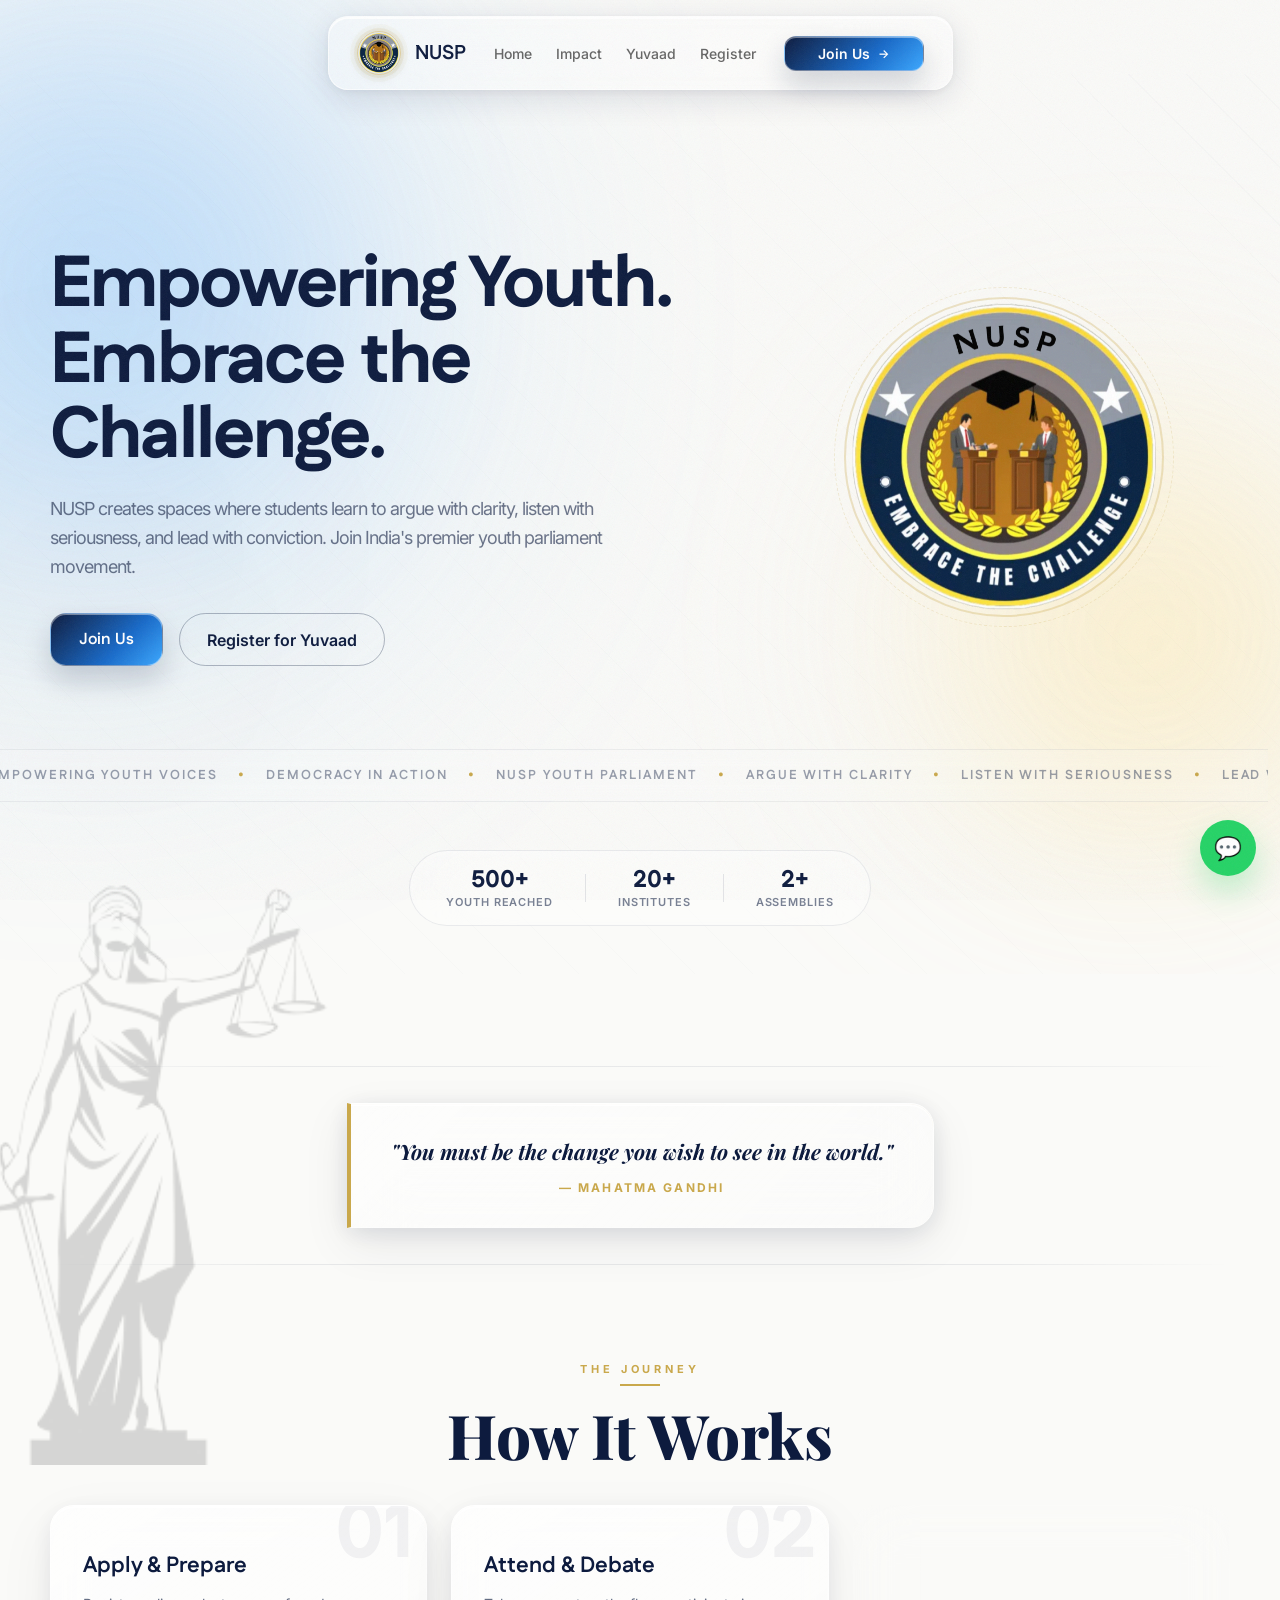
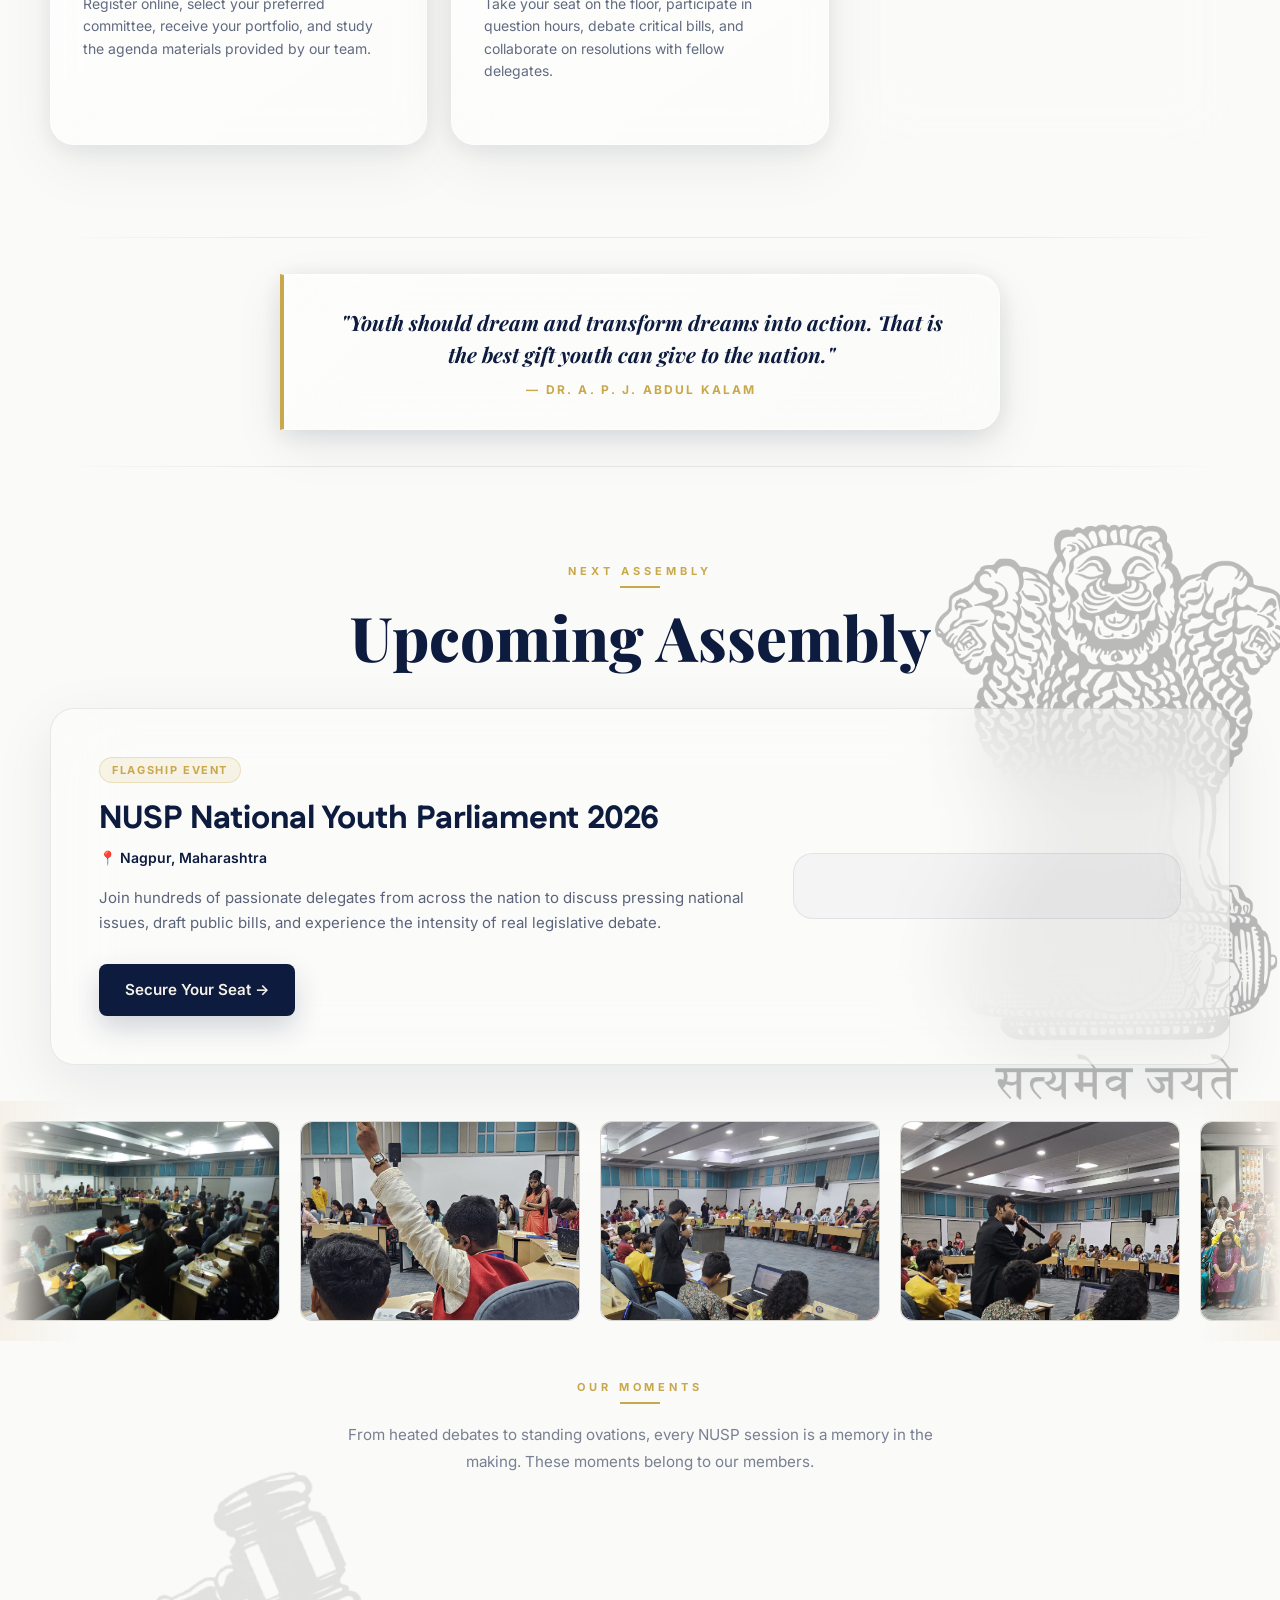
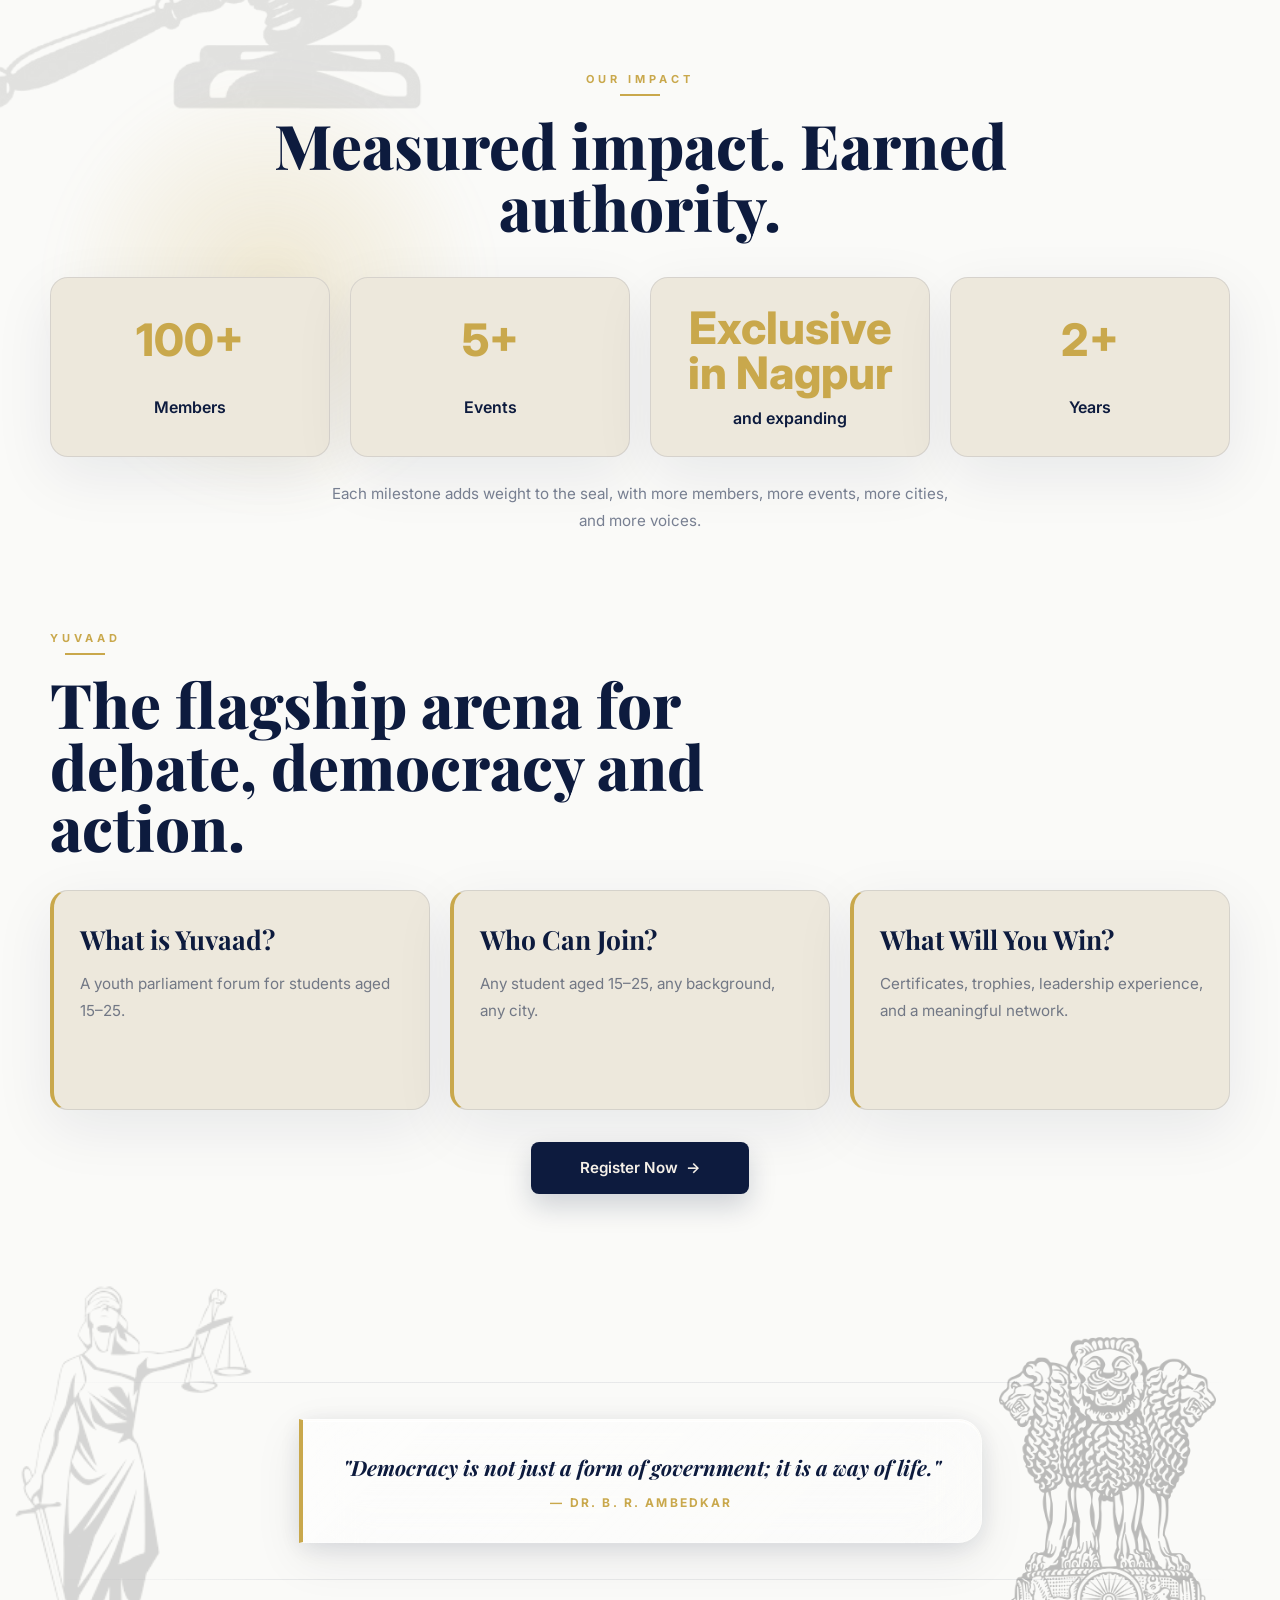
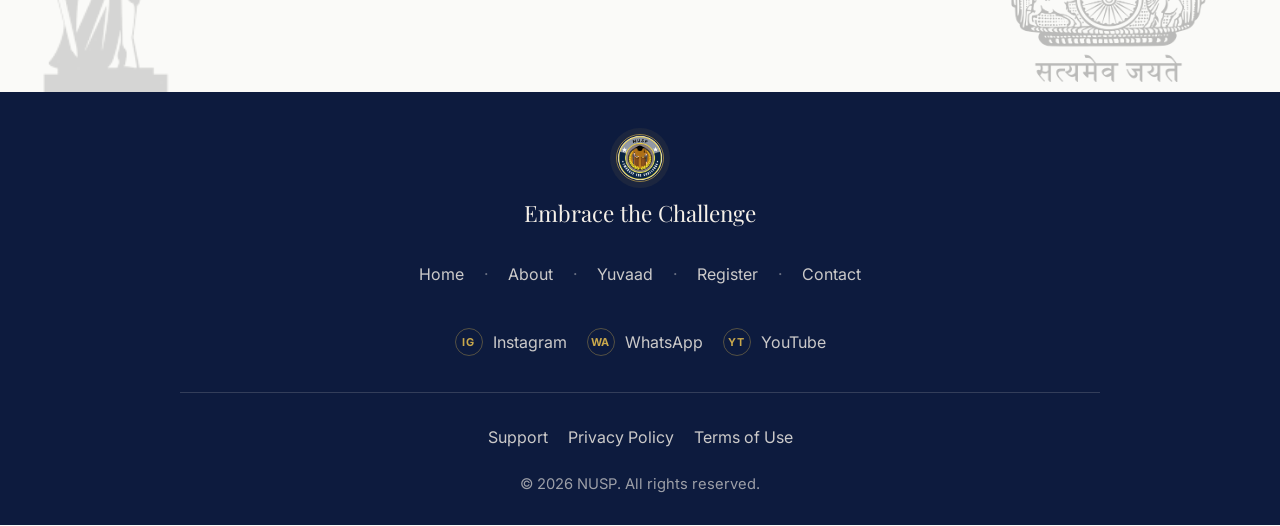
==== index.html @ 524429e7 "LOGO FIX" ====
<!DOCTYPE html>
<html lang="en">

<head>
  <meta charset="UTF-8">
  <meta name="viewport" content="width=device-width, initial-scale=1">
  <title>NUSP | Youth Parliament India: Embrace the Challenge</title>
  <meta name="description"
    content="NUSP is India's youth parliament organization building the next generation of leaders through debate, democracy and civic action. Join Yuvaad, our flagship youth parliament program.">
  <meta name="keywords"
    content="NUSP, NUSP, youth parliament India, yuvaad, student parliament, youth leadership India, debate competition India, civic education, Pranay Atkar, Jitender Chug">
  <meta name="robots" content="index, follow">
  <link rel="canonical" href="https://sfnusp.org/">
  <meta property="og:title" content="NUSP | Youth Parliament India">
  <meta property="og:description"
    content="NUSP is India's youth parliament organization building the next generation of leaders through debate, democracy and civic action. Join Yuvaad, our flagship youth parliament program.">
  <meta property="og:type" content="website">
  <meta property="og:url" content="https://sfnusp.org/">
  <meta property="og:image" content="https://sfnusp.org/assets/nusp%20logo.png">
  <meta property="og:image:alt" content="NUSP logo">
  <link rel="icon" type="image/png" href="assets/nusp%20logo.png">
  <link rel="preconnect" href="https://fonts.googleapis.com">
  <link rel="preconnect" href="https://fonts.gstatic.com" crossorigin>
  <link
    href="https://fonts.googleapis.com/css2?family=Inter:wght@400;500;600;700;800&family=Playfair+Display:ital,wght@0,600;0,700;0,800;1,700;1,800&family=Fustat:wght@400;500;600;700;800&display=swap"
    rel="stylesheet">
  <link rel="stylesheet" href="styles.css">

  <!-- Firebase: Firestore Countdown Timer (3-mode: closed / soon / countdown) -->
  <script type="module">
    import { initializeApp } from "https://www.gstatic.com/firebasejs/10.7.1/firebase-app.js";
    import { getFirestore, doc, onSnapshot } from "https://www.gstatic.com/firebasejs/10.7.1/firebase-firestore.js";

    const firebaseConfig = {
      apiKey: "AIzaSyCJ8BelUmuSjVbK0VsfNtJIlM2B9AblNNc",
      authDomain: "nusp-b4b49.firebaseapp.com",
      projectId: "nusp-b4b49",
      storageBucket: "nusp-b4b49.firebasestorage.app",
      messagingSenderId: "689489197003",
      appId: "1:689489197003:web:46ea79000f019710f8a84e"
    };

    const app = initializeApp(firebaseConfig);
    const db = getFirestore(app);

    let countdownInterval;

    onSnapshot(doc(db, "settings", "countdown"), (docSnap) => {
      // Hide all states first
      document.getElementById('timer-state-closed').style.display = 'none';
      document.getElementById('timer-state-soon').style.display = 'none';
      document.getElementById('timer-state-countdown').style.display = 'none';

      if (!docSnap.exists()) {
        document.getElementById('timer-state-soon').style.display = 'block';
        return;
      }

      const mode = docSnap.data().timerMode;

      if (mode === 'closed') {
        document.getElementById('timer-state-closed').style.display = 'block';
      } else if (mode === 'soon') {
        document.getElementById('timer-state-soon').style.display = 'block';
      } else if (mode === 'countdown') {
        document.getElementById('timer-state-countdown').style.display = 'block';
        const targetDate = new Date(docSnap.data().targetDate);
        if (countdownInterval) clearInterval(countdownInterval);
        countdownInterval = setInterval(() => {
          const diff = targetDate - new Date();
          if (diff <= 0) {
            clearInterval(countdownInterval);
            ['countdown-days', 'countdown-hours', 'countdown-minutes', 'countdown-seconds'].forEach(id => {
              document.getElementById(id).textContent = '00';
            });
            return;
          }
          document.getElementById('countdown-days').textContent =
            String(Math.floor(diff / 86400000)).padStart(2, '0');
          document.getElementById('countdown-hours').textContent =
            String(Math.floor((diff % 86400000) / 3600000)).padStart(2, '0');
          document.getElementById('countdown-minutes').textContent =
            String(Math.floor((diff % 3600000) / 60000)).padStart(2, '0');
          document.getElementById('countdown-seconds').textContent =
            String(Math.floor((diff % 60000) / 1000)).padStart(2, '0');
        }, 1000);
      }
    });
  </script>
</head>

<body class="home-page">
  <div class="page-shell">

    <!-- Glass Navbar -->
    <header class="site-header">
      <!-- Brand -->
      <a class="brand" href="#top" aria-label="NUSP home">
        <span class="brand-mark">
          <img src="assets/nusp%20logo.png" alt="NUSP logo">
        </span>
        <span class="brand-glass">NUSP</span>
      </a>

      <!-- Hamburger (mobile) -->
      <button class="nav-toggle" type="button" aria-expanded="false" aria-controls="site-nav"
        aria-label="Open navigation">
        <span></span>
        <span></span>
        <span></span>
      </button>

      <!-- Nav Links -->
      <nav class="site-nav" id="site-nav" aria-label="Primary navigation">
        <a href="#top">Home</a>
        <a href="#impact">Impact</a>
        <a href="#yuvaad">Yuvaad</a>
      
        <a href="register.html">Register</a>
      </nav>

      <!-- Join Us CTA -->
      <div class="nav-right">
        <a class="button-join-glass" href="join.html" aria-label="Join NUSP">
          <span class="join-orb join-orb--1"></span>
          <span class="join-orb join-orb--2"></span>
          <span class="join-orb join-orb--3"></span>
          <span class="join-orb join-orb--4"></span>
          <span class="join-orb join-orb--5"></span>
          <span class="join-button-text">Join Us</span>
          <span class="arrow-icon">→</span>
        </a>
      </div>
    </header>

    <main id="top">

      <!-- ══ HERO SECTION ══ -->
      <section class="hero-glass">

        <!-- Background colour ellipses -->
        <div class="bg-ellipses" aria-hidden="true">
          <div class="ellipse ellipse-1"></div>
          <div class="ellipse ellipse-2"></div>
          <div class="ellipse ellipse-3"></div>
          <div class="ellipse ellipse-4"></div>
          <div class="ellipse ellipse-impact"></div>
          <div class="ellipse ellipse-leadership"></div>
        </div>

        <!-- Hero content grid -->
        <div class="hero-container">
          <div class="hero-left">
            <h1 class="hero-headline">Empowering Youth.<br>Embrace the<br>Challenge.</h1>
            <p class="hero-subheadline">NUSP creates spaces where students learn to argue with clarity, listen with
              seriousness, and lead with conviction. Join India's premier youth parliament movement.</p>
            <div class="hero-buttons">
              <!-- Primary: Join Us -->
              <a class="btn-hero-primary" href="join.html" aria-label="Join NUSP">
                <span class="join-orb join-orb--1"></span>
                <span class="join-orb join-orb--2"></span>
                <span class="join-orb join-orb--3"></span>
                <span class="join-orb join-orb--4"></span>
                <span class="join-orb join-orb--5"></span>
                <span class="join-button-text">Join Us</span>
              </a>
              <!-- Secondary: Register (blob button) -->
              <a class="blob-btn" href="register.html" aria-label="Register for Yuvaad">
                Register for Yuvaad
                <span class="blob-btn__inner">
                  <span class="blob-btn__blobs">
                    <span class="blob-btn__blob"></span>
                    <span class="blob-btn__blob"></span>
                    <span class="blob-btn__blob"></span>
                    <span class="blob-btn__blob"></span>
                  </span>
                </span>
              </a>
            </div>
          </div>
          <div class="hero-right">
            <div class="logo-container">
              <div class="logo-float-wrapper">
                <img class="logo-rotate-img" src="assets/nusp%20logo.png" alt="NUSP Logo">
              </div>
              <div class="outer-ring-pulse"></div>
              <div class="outer-ring-dashed"></div>
            </div>
          </div>
        </div>

        <!-- Scrolling Ticker -->
        <div class="hero-ticker-wrap">
          <div class="hero-ticker">
            <div class="ticker-content">
              <span>EMPOWERING YOUTH VOICES</span>
              <span class="ticker-dot">•</span>
              <span>DEMOCRACY IN ACTION</span>
              <span class="ticker-dot">•</span>
              <span>NUSP YOUTH PARLIAMENT</span>
              <span class="ticker-dot">•</span>
              <span>ARGUE WITH CLARITY</span>
              <span class="ticker-dot">•</span>
              <span>LISTEN WITH SERIOUSNESS</span>
              <span class="ticker-dot">•</span>
              <span>LEAD WITH CONVICTION</span>
              <span class="ticker-dot">•</span>
            </div>
            <div class="ticker-content" aria-hidden="true">
              <span>EMPOWERING YOUTH VOICES</span>
              <span class="ticker-dot">•</span>
              <span>DEMOCRACY IN ACTION</span>
              <span class="ticker-dot">•</span>
              <span>NUSP YOUTH PARLIAMENT</span>
              <span class="ticker-dot">•</span>
              <span>ARGUE WITH CLARITY</span>
              <span class="ticker-dot">•</span>
              <span>LISTEN WITH SERIOUSNESS</span>
              <span class="ticker-dot">•</span>
              <span>LEAD WITH CONVICTION</span>
              <span class="ticker-dot">•</span>
            </div>
          </div>
        </div>

        <!-- Stats Pill Bar -->
        <div class="hero-stats-bar">
          <div class="hero-stat-pill">
            <span class="pill-number">500+</span>
            <span class="pill-label">YOUTH REACHED</span>
          </div>
          <div class="pill-divider"></div>
          <div class="hero-stat-pill">
            <span class="pill-number">20+</span>
            <span class="pill-label">INSTITUTES</span>
          </div>
          <div class="pill-divider"></div>
          <div class="hero-stat-pill">
            <span class="pill-number">2+</span>
            <span class="pill-label">ASSEMBLIES</span>
          </div>
        </div>
      </section>

      <!-- ══ QUOTE — Gandhi ══ -->
      <div class="section-divider-wrap">
        <div class="quote-lady-justice" aria-hidden="true">
          <img src="assets/images__1_-removebg-preview.png" alt="">
        </div>
        <hr class="glass-divider">
        <blockquote class="glass-quote">
          <p>"You must be the change you wish to see in the world."</p>
          <cite>— MAHATMA GANDHI</cite>
        </blockquote>
        <hr class="glass-divider">
      </div>

      <!-- ══ HOW IT WORKS ══ -->
      <section class="how-it-works section-frame">
        <div class="section-heading">
          <p class="eyebrow">THE JOURNEY</p>
          <h2>How It Works</h2>
        </div>
        <div class="steps-grid">
          <div class="step-card">
            <span class="step-number">01</span>
            <h3>Apply &amp; Prepare</h3>
            <p>Register online, select your preferred committee, receive your portfolio, and study the agenda materials
              provided by our team.</p>
          </div>
          <div class="step-card">
            <span class="step-number">02</span>
            <h3>Attend &amp; Debate</h3>
            <p>Take your seat on the floor, participate in question hours, debate critical bills, and collaborate on
              resolutions with fellow delegates.</p>
          </div>
          <div class="step-card">
            <span class="step-number">03</span>
            <h3>Lead &amp; Inspire</h3>
            <p>Develop diplomacy, receive recognition, expand your network, and join our active community of future
              change-makers.</p>
          </div>
        </div>
      </section>

      <!-- ══ QUOTE — Kalam ══ -->
      <div class="section-divider-wrap">
        <hr class="glass-divider">
        <blockquote class="glass-quote">
          <p>"Youth should dream and transform dreams into action. That is the best gift youth can give to the nation."</p>
          <cite>— DR. A. P. J. ABDUL KALAM</cite>
        </blockquote>
        <hr class="glass-divider">
      </div>

      <!-- ══ UPCOMING EVENTS ══ -->
      <section class="upcoming-events section-frame">
        <div class="section-corner-decor decor-right" aria-hidden="true">
          <img src="assets/Emblem_of_India.svg.webp" alt="">
        </div>
        <div class="section-heading">
          <p class="eyebrow">NEXT ASSEMBLY</p>
          <h2>Upcoming Assembly</h2>
        </div>
        <div class="event-glass-card">
          <div class="event-details">
            <span class="event-badge">FLAGSHIP EVENT</span>
            <h3>NUSP National Youth Parliament 2026</h3>
            <div class="event-meta-info">
              
              <span>📍 Nagpur, Maharashtra</span>
            </div>
            <p class="event-desc">Join hundreds of passionate delegates from across the nation to discuss pressing
              national issues, draft public bills, and experience the intensity of real legislative debate.</p>
            <a class="button button-primary" href="register.html" data-bubble-button>Secure Your Seat →</a>
          </div>
          <div class="event-countdown-wrap" id="event-countdown-region">
            <!-- Timer state: Closed -->
            <div id="timer-state-closed" style="display:none;" class="timer-state-box">
              <div class="timer-icon">🔒</div>
              <p class="timer-title">Registrations Closed</p>
              <p class="timer-sub">Registration for this event has ended. Stay tuned for future events.</p>
            </div>
            <!-- Timer state: Date Reveal Soon -->
            <div id="timer-state-soon" style="display:none;" class="timer-state-box">
              <div class="timer-icon">📅</div>
              <p class="timer-title">Date Reveal Soon</p>
              <p class="timer-sub">We're finalising the date — check back soon!</p>
            </div>
            <!-- Timer state: Live Countdown -->
            <div id="timer-state-countdown" style="display:none;">
              <p class="countdown-title">TIME REMAINING TO REGISTER</p>
              <div class="countdown-timer" id="countdown">
                <div class="countdown-item">
                  <span class="countdown-number" id="countdown-days">00</span>
                  <span class="countdown-label">Days</span>
                </div>
                <div class="countdown-separator">:</div>
                <div class="countdown-item">
                  <span class="countdown-number" id="countdown-hours">00</span>
                  <span class="countdown-label">Hours</span>
                </div>
                <div class="countdown-separator">:</div>
                <div class="countdown-item">
                  <span class="countdown-number" id="countdown-minutes">00</span>
                  <span class="countdown-label">Mins</span>
                </div>
                <div class="countdown-separator">:</div>
                <div class="countdown-item">
                  <span class="countdown-number" id="countdown-seconds">00</span>
                  <span class="countdown-label">Secs</span>
                </div>
              </div>
            </div>
          </div>
        </div>
      </section>

      <!-- ══ MOMENTS GALLERY ══ -->
      <section class="moments section-frame">
        <div class="moments-strip">
          <div class="moments-track">
            <div class="photo-box"><img src="assets/20250915_110258.jpg" alt="Youth Parliament Session 1"></div>
            <div class="photo-box"><img src="assets/20250915_115620.jpg" alt="Youth Parliament Session 2"></div>
            <div class="photo-box"><img src="assets/20250915_121804.jpg" alt="Youth Parliament Session 3"></div>
            <div class="photo-box"><img src="assets/20250915_121917.jpg" alt="Youth Parliament Session 4"></div>
            <div class="photo-box"><img src="assets/Copy of IMG_9052.jpg" alt="Youth Parliament Session 5"></div>
            <!-- Duplicated for seamless loop -->
            <div class="photo-box" aria-hidden="true"><img src="assets/20250915_110258.jpg" alt=""></div>
            <div class="photo-box" aria-hidden="true"><img src="assets/20250915_115620.jpg" alt=""></div>
            <div class="photo-box" aria-hidden="true"><img src="assets/20250915_121804.jpg" alt=""></div>
            <div class="photo-box" aria-hidden="true"><img src="assets/20250915_121917.jpg" alt=""></div>
            <div class="photo-box" aria-hidden="true"><img src="assets/Copy of IMG_9052.jpg" alt=""></div>
          </div>
        </div>
        <div class="moments-copy">
          <p class="eyebrow">OUR MOMENTS</p>
          <p>From heated debates to standing ovations, every NUSP session is a memory in the making. These moments
            belong to our members.</p>
        </div>
      </section>

      <!-- ══ IMPACT & YUVAAD ══ -->
      <section class="impact-yuvaad section-frame" id="impact">
        <div class="impact-gavel-watermark" aria-hidden="true">
          <img src="assets/1000_F_298964175_wFPqCPZ6mOKL3gWlqSZcoIz56fhyg0fS-removebg-preview.png" alt="">
        </div>
        <div class="section-heading">
          <p class="eyebrow">OUR IMPACT</p>
          <h2>Measured impact. Earned authority.</h2>
        </div>
        <div class="stats-grid">
          <article class="stat-card">
            <strong>100+</strong>
            <span>Members</span>
          </article>
          <article class="stat-card">
            <strong>5+</strong>
            <span>Events</span>
          </article>
          <article class="stat-card">
            <strong>Exclusive in Nagpur</strong>
            <span>and expanding</span>
          </article>
          <article class="stat-card">
            <strong>2+</strong>
            <span>Years</span>
          </article>
        </div>
        <p class="section-copy">Each milestone adds weight to the seal, with more members, more events, more cities, and
          more voices.</p>

        <!-- Yuvaad Sub-section -->
        <div class="yuvaad-block" id="yuvaad">
          <div class="section-heading section-heading-left">
            <p class="eyebrow">YUVAAD</p>
            <h2>The flagship arena for debate, democracy and action.</h2>
          </div>
          <div class="info-grid">
            <article class="info-card">
              <h3>What is Yuvaad?</h3>
              <p>A youth parliament forum for students aged 15–25.</p>
            </article>
            <article class="info-card">
              <h3>Who Can Join?</h3>
              <p>Any student aged 15–25, any background, any city.</p>
            </article>
            <article class="info-card">
              <h3>What Will You Win?</h3>
              <p>Certificates, trophies, leadership experience, and a meaningful network.</p>
            </article>
          </div>
          <div class="center-action">
            <a class="button button-primary button-large" href="register.html" data-bubble-button>Register Now <span
                aria-hidden="true">→</span></a>
          </div>
        </div>
      </section>

      <!-- ══ QUOTE — Ambedkar ══ -->
      <div class="section-divider-wrap quote-ambedkar">
        <hr class="glass-divider">
        <blockquote class="glass-quote">
          <p>"Democracy is not just a form of government; it is a way of life."</p>
          <cite>— DR. B. R. AMBEDKAR</cite>
        </blockquote>
        <hr class="glass-divider">
      </div>

    </main>

    <!-- Site Footer -->
    <footer class="site-footer">
      <div class="footer-edge-watermark footer-edge-watermark-lady" aria-hidden="true">
        <img src="assets/images__1_-removebg-preview.png" alt="">
      </div>
      <div class="footer-edge-watermark footer-edge-watermark-emblem" aria-hidden="true">
        <img src="assets/Emblem_of_India.svg.webp" alt="">
      </div>
      <div class="footer-mark">
        <span class="footer-logo">
          <img src="assets/nusp%20logo.png" alt="NUSP logo">
        </span>
        <p>Embrace the Challenge</p>
      </div>
      <nav class="footer-links" aria-label="Footer navigation">
        <a href="#top">Home</a>
        <span class="footer-dot" aria-hidden="true">·</span>
        <a href="#impact">About</a>
        <span class="footer-dot" aria-hidden="true">·</span>
        <a href="#yuvaad">Yuvaad</a>
        <span class="footer-dot" aria-hidden="true">·</span>
        <a href="register.html">Register</a>
        <span class="footer-dot" aria-hidden="true">·</span>
        <a href="javascript:void(0)" onclick="openContact()">Contact</a>
      </nav>
      <div class="footer-social">
        <a href="https://www.instagram.com/sf_nusp?utm_source=ig_web_button_share_sheet&amp;igsh=ZDNlZDc0MzIxNw=="
          aria-label="Follow NUSP on Instagram" target="_blank" rel="noopener noreferrer">
          <span class="social-icon">IG</span>
          <span>Instagram</span>
        </a>
        <a href="https://whatsapp.com/channel/0029VbBBjk7HwXbG065Qnd0e"
          aria-label="Join the NUSP WhatsApp channel" target="_blank" rel="noopener noreferrer">
          <span class="social-icon">WA</span>
          <span>WhatsApp</span>
        </a>
        <a href="https://www.youtube.com/@sfnusp" aria-label="Watch NUSP on YouTube" target="_blank"
          rel="noopener noreferrer">
          <span class="social-icon">YT</span>
          <span>YouTube</span>
        </a>
      </div>
      <div class="footer-divider"></div>
      <div class="footer-meta">
        <div class="footer-legal">
          <a href="support.html">Support</a>
          <a href="privacy.html">Privacy Policy</a>
          <a href="terms.html">Terms of Use</a>
        </div>
        <p>© 2026 NUSP. All rights reserved.</p>
      </div>
    </footer>

  </div><!-- /.page-shell -->

  <!-- Lightbox Modal -->
  <div id="lightbox-modal" class="lightbox-modal" aria-hidden="true" role="dialog">
    <button class="lightbox-close" aria-label="Close image lightbox">&times;</button>
    <div class="lightbox-content">
      <img id="lightbox-img" src="" alt="Enlarged gallery moment">
    </div>
  </div>

  <!-- Contact Modal -->
  <div id="contact-modal" style="
    display:none;position:fixed;top:0;left:0;width:100%;height:100%;
    background:rgba(0,0,0,0.5);backdrop-filter:blur(6px);
    z-index:9999;align-items:center;justify-content:center;">
    <div style="
      background:#fff;border-radius:20px;padding:36px;
      max-width:380px;width:90%;position:relative;
      box-shadow:0 24px 60px rgba(0,0,0,0.15);">
      <button onclick="closeContact()" style="
        position:absolute;top:16px;right:16px;
        background:rgba(13,27,62,0.08);border:none;border-radius:50%;
        width:32px;height:32px;font-size:16px;cursor:pointer;
        display:flex;align-items:center;justify-content:center;">✕</button>
      <h3 style="font-family:'Playfair Display',serif;font-size:22px;color:#0D1B3E;margin-bottom:6px;">Get in Touch</h3>
      <p style="font-size:13px;color:rgba(13,27,62,0.5);margin-bottom:28px;">
        We would love to hear from you. Reach out on any platform below.</p>
      <a href="https://instagram.com/sf_nusp" target="_blank" style="
          display:flex;align-items:center;gap:14px;padding:14px 18px;border-radius:12px;
          border:1px solid rgba(13,27,62,0.1);text-decoration:none;margin-bottom:12px;
          transition:all 0.2s;background:#fff;"
        onmouseover="this.style.background='#fff0f0'" onmouseout="this.style.background='#fff'">
        <div style="width:40px;height:40px;border-radius:10px;
          background:linear-gradient(45deg,#f09433,#e6683c,#dc2743,#cc2366,#bc1888);
          display:flex;align-items:center;justify-content:center;">
          <span style="color:white;font-size:18px;">📸</span>
        </div>
        <div>
          <p style="font-weight:600;color:#0D1B3E;font-size:14px;margin:0;">Instagram</p>
          <p style="color:rgba(13,27,62,0.4);font-size:12px;margin:2px 0 0;">Follow us for updates</p>
        </div>
        <span style="margin-left:auto;color:rgba(13,27,62,0.3);font-size:18px;">→</span>
      </a>
      <a href="https://wa.me/918329094056" target="_blank" style="
          display:flex;align-items:center;gap:14px;padding:14px 18px;border-radius:12px;
          border:1px solid rgba(13,27,62,0.1);text-decoration:none;margin-bottom:12px;
          transition:all 0.2s;background:#fff;"
        onmouseover="this.style.background='#eafaf1'" onmouseout="this.style.background='#fff'">
        <div style="width:40px;height:40px;border-radius:10px;background:#25D366;
          display:flex;align-items:center;justify-content:center;">
          <span style="color:white;font-size:18px;">💬</span>
        </div>
        <div>
          <p style="font-weight:600;color:#0D1B3E;font-size:14px;margin:0;">WhatsApp</p>
          <p style="color:rgba(13,27,62,0.4);font-size:12px;margin:2px 0 0;">Chat with us directly</p>
        </div>
        <span style="margin-left:auto;color:rgba(13,27,62,0.3);font-size:18px;">→</span>
      </a>
    </div>
  </div>

  <script>
    function openContact() {
      document.getElementById('contact-modal').style.display = 'flex';
    }
    function closeContact() {
      document.getElementById('contact-modal').style.display = 'none';
    }
    document.getElementById('contact-modal').addEventListener('click', (e) => {
      if (e.target === document.getElementById('contact-modal')) closeContact();
    });
  </script>

  <!-- SVG Goo filter for blob button -->
  <svg xmlns="http://www.w3.org/2000/svg" version="1.1" style="display:none;" aria-hidden="true">
    <defs>
      <filter id="goo">
        <feGaussianBlur in="SourceGraphic" result="blur" stdDeviation="10"></feGaussianBlur>
        <feColorMatrix in="blur" mode="matrix" values="1 0 0 0 0 0 1 0 0 0 0 0 1 0 0 0 0 0 21 -7"
          result="goo"></feColorMatrix>
        <feBlend in2="goo" in="SourceGraphic" result="mix"></feBlend>
      </filter>
    </defs>
  </svg>

  <button id="back-to-top" onclick="scrollToTop()" style="
  position:fixed;
  bottom:90px;
  right:24px;
  width:44px;height:44px;
  border-radius:50%;
  background:rgba(255,255,255,0.22);
  color:#0D1B3E;
  border:1px solid rgba(255,255,255,0.48);
  backdrop-filter:blur(18px);
  -webkit-backdrop-filter:blur(18px);
  font-size:20px;
  cursor:pointer;
  display:none;
  align-items:center;justify-content:center;
  box-shadow:0 8px 24px rgba(13,27,62,0.16), inset 0 1px 0 rgba(255,255,255,0.45);
  transition:all 0.3s;
  z-index:998;">
  ↑
</button>

  <script>
    function scrollToTop() {
      window.scrollTo({ top: 0, behavior: 'smooth' });
    }

    window.addEventListener('scroll', () => {
      const btn = document.getElementById('back-to-top');
      if (window.scrollY > 400) {
        btn.style.display = 'flex';
      } else {
        btn.style.display = 'none';
      }
    });
  </script>

  <script src="app.js"></script>
</body>

</html>
---- styles.css ----
:root {
  --bg: #f5f0e8;
  --surface: #ede8dc;
  --text: #0d1b3e;
  --muted: rgba(13, 27, 62, 0.55);
  --accent: #c9a84c;
  --border: rgba(13, 27, 62, 0.1);
  --shadow-soft: 0 18px 60px rgba(13, 27, 62, 0.08);
  --shadow-gold: 0 0 0 1px rgba(201, 168, 76, 0.12), 0 20px 50px rgba(201, 168, 76, 0.16);
  --radius: 8px;
  --radius-lg: 16px;
  --content-width: 1180px;
  --nav-height: 82px;
}

*,
*::before,
*::after {
  box-sizing: border-box;
}

html {
  scroll-behavior: smooth;
}

body {
  margin: 0;
  min-width: 320px;
  background: var(--bg);
  color: var(--text);
  font-family: "Inter", sans-serif;
  opacity: 0;
  transition: opacity 0.5s ease;
}

body.is-loaded {
  opacity: 1;
}

body.dark-mode {
  background-color: #060d1e !important;
  color: #ffffff !important;
}

body.dark-mode .navbar-container {
  background: rgba(6,13,30,0.95) !important;
  border-bottom: 1px solid rgba(201,168,76,0.15) !important;
}

body.dark-mode section {
  background-color: #060d1e !important;
}

body.dark-mode .stat-card,
body.dark-mode .info-card,
body.dark-mode .how-card,
body.dark-mode .yuvaad-card-item {
  background: #112347 !important;
  color: #ffffff !important;
  border-color: rgba(201,168,76,0.2) !important;
}

body.dark-mode p,
body.dark-mode h1,
body.dark-mode h2,
body.dark-mode h3 {
  color: #ffffff !important;
}

body.dark-mode .secondary-text {
  color: rgba(255,255,255,0.6) !important;
}

#back-to-top:hover {
  background: rgba(255,255,255,0.38);
  color: #0D1B3E;
  border-color: rgba(201,168,76,0.5);
  transform: translateY(-3px);
  box-shadow: 0 12px 30px rgba(13,27,62,0.18), 0 0 24px rgba(201,168,76,0.22), inset 0 1px 0 rgba(255,255,255,0.55);
}

img {
  display: block;
  max-width: 100%;
}

a {
  color: inherit;
  text-decoration: none;
}

button,
a {
  -webkit-tap-highlight-color: transparent;
}

.page-shell {
  position: relative;
  overflow: clip;
}

.section-frame,
.site-header,
.site-footer {
  width: min(calc(100% - 32px), var(--content-width));
  margin: 0 auto;
}

main {
  display: flow-root;
  position: relative;
}

.site-header {
  position: sticky;
  top: 0;
  z-index: 30;
  display: flex;
  align-items: center;
  justify-content: space-between;
  gap: 16px;
  min-height: var(--nav-height);
  padding: 18px 0;
  backdrop-filter: blur(18px);
  transition: border-color 0.25s ease, backdrop-filter 0.25s ease;
}

.site-header::before {
  content: "";
  position: absolute;
  inset: 10px -14px;
  border: 1px solid rgba(13, 27, 62, 0.08);
  border-radius: 999px;
  background: rgba(245, 240, 232, 0.76);
  z-index: -1;
  transition: background 0.25s ease, border-color 0.25s ease;
}

.site-header.is-scrolled {
  border-bottom: 1px solid rgba(201, 168, 76, 0.3);
  backdrop-filter: blur(12px);
}

.site-header.is-scrolled::before {
  background: rgba(245, 240, 232, 0.97);
  border-color: rgba(201, 168, 76, 0.22);
}

.brand {
  display: inline-flex;
  align-items: center;
  gap: 14px;
  min-height: 44px;
}

/* Shared base for logo circles */
.brand-mark,
.footer-logo {
  display: inline-flex;
  align-items: center;
  justify-content: center;
  border-radius: 50%;
  flex-shrink: 0;
}

/* Footer logo clips image neatly inside circle */
.footer-logo {
  overflow: hidden;
}

/* Nav brand-mark: overflow VISIBLE so the gold ring glow
   can bleed outside the circle without being self-clipped */
.brand-mark {
  overflow: visible;
  width: 44px;
  height: 44px;
  border: 1.5px solid rgba(201, 168, 76, 0.52);
  box-shadow:
    0 0 0 3px rgba(201, 168, 76, 0.13),
    0 0 0 7px rgba(201, 168, 76, 0.05),
    0 2px 12px rgba(13, 27, 62, 0.10);
}

/* Image stays circular via its own border-radius — no parent clip needed */
.brand-mark img {
  width: 100%;
  height: 100%;
  object-fit: cover;
  display: block;
  border-radius: 50%;
  /* Subtle inner shadow to make logo pop against white pill */
  box-shadow: inset 0 0 0 1px rgba(13, 27, 62, 0.08);
}

.brand-copy {
  display: flex;
  flex-direction: column;
  gap: 2px;
}

.brand-name {
  font-size: 0.95rem;
  font-weight: 700;
  letter-spacing: 0.08em;
  text-transform: uppercase;
}

.brand-tag {
  font-size: 0.75rem;
  color: var(--muted);
}

.site-nav {
  display: flex;
  align-items: center;
  gap: 22px;
}

.site-nav a,
.footer-links a,
.footer-social a,
.footer-legal a {
  position: relative;
  min-height: 44px;
  display: inline-flex;
  align-items: center;
  color: var(--text);
  transition: color 0.25s ease;
}

.site-nav a::after,
.footer-links a::after,
.footer-social a::after,
.footer-legal a::after {
  content: "";
  position: absolute;
  left: 0;
  bottom: 10px;
  width: 100%;
  height: 1px;
  background: var(--accent);
  transform: scaleX(0);
  transform-origin: left;
  transition: transform 0.25s ease;
}

.site-nav a:hover,
.site-nav a:focus-visible,
.footer-links a:hover,
.footer-links a:focus-visible,
.footer-social a:hover,
.footer-social a:focus-visible,
.footer-legal a:hover,
.footer-legal a:focus-visible {
  color: var(--accent);
}

.site-nav a:hover::after,
.site-nav a:focus-visible::after,
.footer-links a:hover::after,
.footer-links a:focus-visible::after,
.footer-social a:hover::after,
.footer-social a:focus-visible::after,
.footer-legal a:hover::after,
.footer-legal a:focus-visible::after {
  transform: scaleX(1);
}

.nav-toggle {
  display: none;
  width: 48px;
  height: 48px;
  padding: 0;
  border: 1px solid rgba(13, 27, 62, 0.14);
  border-radius: 50%;
  background: rgba(237, 232, 220, 0.92);
  color: var(--text);
  align-items: center;
  justify-content: center;
  flex-direction: column;
  gap: 5px;
  cursor: pointer;
}

.nav-toggle span {
  width: 18px;
  height: 1.5px;
  border-radius: 999px;
  background: currentColor;
  transition: transform 0.25s ease, opacity 0.25s ease;
}

.hero {
  position: relative;
  min-height: 100vh;
  display: grid;
  align-items: center;
  padding: 132px 0 72px;
  isolation: isolate;
}

.hero-grid {
  position: absolute;
  inset: 0;
  background-image:
    radial-gradient(circle at 1px 1px, rgba(13, 27, 62, 0.085) 1px, transparent 0);
  background-size: 24px 24px;
  opacity: 0.28;
  z-index: -3;
}

.hero::before,
.impact-yuvaad::before,
.leadership::before {
  content: "";
  position: absolute;
  inset: auto;
  width: 440px;
  height: 440px;
  border-radius: 50%;
  background: radial-gradient(circle, rgba(201, 168, 76, 0.22), rgba(201, 168, 76, 0) 70%);
  filter: blur(16px);
  pointer-events: none;
  z-index: -2;
}

.hero::before {
  right: -160px;
  top: 10%;
}

.hero-logo-ghost {
  position: absolute;
  top: 50%;
  left: 50%;
  width: 560px;
  height: 560px;
  transform: translate(-50%, -50%);
  filter: grayscale(0.1) blur(3px);
  opacity: 0.11;
  mix-blend-mode: multiply;
  z-index: 0;
  pointer-events: none;
}

.hero-logo-ghost img {
  width: 100%;
  height: 100%;
  object-fit: contain;
}

.hero-content {
  position: relative;
  z-index: 1;
  max-width: 840px;
  margin: 0 auto;
  text-align: center;
}

.eyebrow {
  margin: 0 0 18px;
  color: var(--accent);
  display: inline-flex;
  flex-direction: column;
  align-items: center;
  font-size: 0.688rem;
  font-weight: 700;
  letter-spacing: 0.36em;
  text-transform: uppercase;
}

.eyebrow::after {
  content: "";
  width: 40px;
  height: 2px;
  background: #c9a84c;
  margin: 8px auto 0;
}

.hero h1,
.section-heading h2 {
  margin: 0;
  font-family: "Playfair Display", serif;
  font-weight: 800;
  font-style: italic;
  line-height: 1;
}

.hero h1 {
  font-size: clamp(2.625rem, 9vw, 4.5rem);
  text-wrap: balance;
}

.hero-copy,
.section-copy,
.moments-copy p:last-child,
.leadership-copy p,
.info-card p {
  margin: 0;
  color: var(--muted);
  line-height: 1.75;
  font-size: 0.95rem;
}

.hero-copy {
  max-width: 620px;
  margin: 22px auto 0;
}

.hero-actions {
  position: relative;
  z-index: 1;
  display: flex;
  justify-content: center;
  gap: 14px;
  margin-top: 34px;
  flex-wrap: wrap;
}

.button {
  min-width: 140px;
  min-height: 52px;
  padding: 0 24px;
  border-radius: 8px;
  border: 2px solid transparent;
  display: inline-flex;
  align-items: center;
  justify-content: center;
  gap: 8px;
  font-size: 0.95rem;
  font-weight: 600;
  transition: transform 0.25s ease, box-shadow 0.25s ease, background 0.25s ease, color 0.25s ease, border-color 0.25s ease;
}

.button:hover,
.button:focus-visible {
  transform: translateY(-2px);
}

.button-primary {
  background: var(--text);
  color: var(--bg);
  box-shadow: 0 12px 28px rgba(13, 27, 62, 0.18);
}

.button-primary:hover,
.button-primary:focus-visible {
  box-shadow: 0 16px 34px rgba(13, 27, 62, 0.18), 0 0 24px rgba(201, 168, 76, 0.25);
}

.button-secondary {
  background: rgba(245, 240, 232, 0.78);
  color: var(--text);
  border-color: var(--text);
}

.button-secondary:hover,
.button-secondary:focus-visible {
  background: var(--text);
  color: var(--bg);
}

.button-large {
  min-width: 218px;
}

.button--bubble__container {
  position: relative;
  display: inline-flex;
  isolation: isolate;
}

.button--bubble__container .button {
  width: 100%;
}

.button--bubble {
  position: relative;
  z-index: 2;
}

.button--bubble__effect-container {
  position: absolute;
  top: -150%;
  left: -50%;
  width: 200%;
  height: 400%;
  filter: url("#goo-button-filter");
  pointer-events: none;
  opacity: 0;
  transform: scale(0.98);
  transition: opacity 0.12s ease-out, transform 0.12s ease-out;
}

.button--bubble__container.is-animating .button--bubble__effect-container {
  opacity: 1;
  transform: scale(1);
}

.button--bubble__circle {
  position: absolute;
  width: 24px;
  height: 24px;
  border-radius: 50%;
  background: var(--accent);
  opacity: 0;
  transform: translate(0, 0) scale(0.7);
}

.button--bubble__circle.top-left {
  top: 40%;
  left: 27%;
}

.button--bubble__circle.bottom-right {
  right: 27%;
  bottom: 40%;
}

.button--bubble__container.is-animating .button--bubble__circle.top-left-1 {
  animation: bubble-top-left-1 0.95s ease-out forwards;
}

.button--bubble__container.is-animating .button--bubble__circle.top-left-2 {
  animation: bubble-top-left-2 0.95s ease-out forwards;
}

.button--bubble__container.is-animating .button--bubble__circle.top-left-3 {
  animation: bubble-top-left-3 0.95s ease-out forwards;
}

.button--bubble__container.is-animating .button--bubble__circle.bottom-right-1 {
  animation: bubble-bottom-right-1 0.9s ease-out forwards;
}

.button--bubble__container.is-animating .button--bubble__circle.bottom-right-2 {
  animation: bubble-bottom-right-2 0.9s ease-out forwards;
}

.button--bubble__container.is-animating .button--bubble__circle.bottom-right-3 {
  animation: bubble-bottom-right-3 0.9s ease-out forwards;
}

.goo {
  position: absolute;
  width: 1px;
  height: 1px;
  overflow: hidden;
  visibility: hidden;
  pointer-events: none;
}

.impact-yuvaad,
.moments,
.leadership {
  position: relative;
  padding: 96px 0;
}

.impact-gavel-watermark {
  position: absolute;
  left: -212px;
  top: -228px;
  width: 717px;
  height: 493px;
  pointer-events: none;
  z-index: 0;
}

.impact-gavel-watermark img {
  width: 100%;
  height: 100%;
  object-fit: contain;
  object-position: left center;
  filter: grayscale(1) contrast(1.08);
  opacity: 0.12;
  transform: scaleX(-1);
}

.impact-yuvaad > .section-heading,
.impact-yuvaad > .section-copy {
  position: relative;
  z-index: 2;
}

.section-heading {
  text-align: center;
  max-width: 760px;
  margin: 0 auto;
}

.section-heading h2 {
  font-size: clamp(2.25rem, 5vw, 3.85rem);
  font-style: normal;
}

.section-heading-left {
  text-align: left;
  margin: 0;
}

.stats-grid {
  display: grid;
  grid-template-columns: repeat(4, minmax(0, 1fr));
  gap: 20px;
  margin-top: 40px;
}

.stat-card,
.info-card,
.leader-card {
  border: 1px solid var(--border);
  background: var(--surface);
}

.stat-card {
  min-height: 168px;
  border-radius: 18px;
  padding: 28px 24px;
  display: grid;
  place-items: center;
  text-align: center;
  box-shadow: var(--shadow-soft);
  transition: transform 0.25s ease, box-shadow 0.25s ease;
}

.stat-card:hover,
.stat-card:focus-within {
  transform: translateY(-4px);
  box-shadow: 0 8px 24px rgba(13, 27, 62, 0.12);
}

.stat-card strong {
  display: block;
  color: var(--accent);
  font-size: clamp(2rem, 4vw, 2.8rem);
  font-weight: 800;
  line-height: 1;
}

.stat-card span {
  margin-top: 12px;
  font-size: 1rem;
  font-weight: 600;
  color: var(--text);
}

.section-copy {
  max-width: 620px;
  margin: 24px auto 0;
  text-align: center;
}

.yuvaad-block {
  margin-top: 92px;
  display: grid;
  gap: 32px;
}

.info-grid {
  display: grid;
  grid-template-columns: repeat(3, minmax(0, 1fr));
  gap: 20px;
}

.info-card {
  min-height: 220px;
  padding: 30px 26px 28px;
  border-radius: 18px;
  border-left: 4px solid var(--accent);
  box-shadow: var(--shadow-soft);
}

.info-card h3,
.leader-card h3 {
  margin: 0;
  font-family: "Playfair Display", serif;
  font-size: 1.65rem;
  color: var(--text);
}

.info-card p {
  margin-top: 14px;
}

.center-action {
  display: flex;
  justify-content: center;
}

.moments {
  padding-top: 36px;
}

.moments-strip {
  position: relative;
  overflow: hidden;
  width: 100vw;
  margin-left: calc(50% - 50vw);
  padding: 20px 0;
}

.moments-strip::before,
.moments-strip::after {
  content: "";
  position: absolute;
  top: 0;
  width: 80px;
  height: 100%;
  pointer-events: none;
  z-index: 2;
}

.moments-strip::before {
  left: 0;
  background: linear-gradient(to right, #f5f0e8, transparent);
}

.moments-strip::after {
  right: 0;
  background: linear-gradient(to left, #f5f0e8, transparent);
}

.moments-track {
  display: flex;
  gap: 20px;
  width: max-content;
  animation: scroll-strip 30s linear infinite;
}

.moments-strip:hover .moments-track {
  animation-play-state: paused;
}

.photo-box {
  width: 280px;
  height: 200px;
  border-radius: 12px;
  border: 1px solid rgba(13, 27, 62, 0.12);
  background:
    linear-gradient(145deg, rgba(237, 232, 220, 0.9), rgba(245, 240, 232, 0.82));
  display: block;
  overflow: hidden;
  cursor: pointer;
  flex: 0 0 auto;
  transition: transform 0.3s cubic-bezier(0.4, 0, 0.2, 1), box-shadow 0.3s cubic-bezier(0.4, 0, 0.2, 1), border-color 0.3s cubic-bezier(0.4, 0, 0.2, 1);
}

.photo-box:hover {
  transform: translateY(-4px);
  border-color: var(--accent);
  box-shadow: 0 12px 30px rgba(201, 168, 76, 0.25);
}

.photo-box img {
  width: 100%;
  height: 100%;
  object-fit: cover;
  border-radius: inherit;
  display: block;
  transition: transform 0.5s cubic-bezier(0.4, 0, 0.2, 1);
}

.photo-box:hover img {
  transform: scale(1.06);
}

.moments-copy {
  max-width: 600px;
  margin: 34px auto 0;
  text-align: center;
}

.leadership::before {
  left: -180px;
  bottom: 0;
}

.leaders-grid {
  display: grid;
  grid-template-columns: repeat(2, minmax(0, 1fr));
  gap: 28px;
  margin-top: 42px;
}

.leader-card {
  padding: 22px;
  border-radius: 24px;
  box-shadow: 0 8px 32px rgba(201, 168, 76, 0.15);
  transition: box-shadow 0.3s ease, transform 0.3s ease;
}

.leader-card:hover,
.leader-card:focus-within {
  box-shadow: 0 12px 40px rgba(201, 168, 76, 0.28);
}

.leader-photo {
  width: min(100%, 280px);
  height: 380px;
  margin: 0 auto;
  border-radius: 16px;
  border: 1.5px dashed rgba(13, 27, 62, 0.45);
  background:
    linear-gradient(180deg, rgba(237, 232, 220, 0.96), rgba(245, 240, 232, 0.98)),
    radial-gradient(circle at top, rgba(201, 168, 76, 0.18), transparent 45%);
  display: flex;
  flex-direction: column;
  align-items: center;
  justify-content: center;
  gap: 12px;
  text-align: center;
  padding: 20px;
}

.leader-photo span,
.leader-photo small {
  color: rgba(13, 27, 62, 0.58);
}

.leader-photo span {
  font-family: "Playfair Display", serif;
  font-size: 1.2rem;
}

.leader-card h3 {
  margin-top: 24px;
  text-align: center;
}

.leader-card p {
  margin: 8px 0 0;
  text-align: center;
  color: var(--accent);
  font-size: 0.78rem;
  font-weight: 700;
  letter-spacing: 0.2em;
  text-transform: uppercase;
}

.leadership-copy {
  max-width: 640px;
  margin: 34px auto 0;
  text-align: center;
}

.site-footer {
  position: relative;
  margin-top: 20px;
  padding: 42px 0 32px;
  background: var(--text);
  color: var(--bg);
  width: 100%;
}

.site-footer>* {
  width: min(calc(100% - 32px), 920px);
  margin-left: auto;
  margin-right: auto;
}

.footer-mark {
  display: grid;
  justify-items: center;
  gap: 16px;
}

.footer-logo {
  width: 48px;
  height: 48px;
  border: 1px solid rgba(201, 168, 76, 0.7);
  box-shadow: 0 0 0 6px rgba(201, 168, 76, 0.08);
}

.footer-mark p {
  margin: 0;
  font-family: "Playfair Display", serif;
  font-size: 1.4rem;
}

.footer-links,
.footer-social,
.footer-legal {
  display: flex;
  align-items: center;
  justify-content: center;
  gap: 20px;
  flex-wrap: wrap;
}

.footer-dot {
  color: rgba(245, 240, 232, 0.4);
}

.footer-links,
.footer-social {
  margin-top: 24px;
}

.footer-links a,
.footer-social a,
.footer-legal a {
  color: rgba(245, 240, 232, 0.82);
}

.footer-social a {
  gap: 10px;
}

.social-icon {
  width: 28px;
  height: 28px;
  border: 1px solid rgba(201, 168, 76, 0.38);
  border-radius: 50%;
  display: inline-flex;
  align-items: center;
  justify-content: center;
  color: var(--accent);
  font-size: 0.68rem;
  font-weight: 700;
  letter-spacing: 0.08em;
}

.footer-links a::after,
.footer-social a::after,
.footer-legal a::after {
  bottom: 8px;
}

.footer-divider {
  margin-top: 28px;
  height: 1px;
  background: rgba(245, 240, 232, 0.16);
}

.footer-meta {
  margin-top: 22px;
  display: grid;
  gap: 16px;
}

.footer-meta p {
  margin: 0;
  color: rgba(245, 240, 232, 0.62);
  text-align: center;
  font-size: 0.92rem;
}

.register-page {
  min-height: 100vh;
  display: grid;
  place-items: center;
  padding: 32px 16px;
}

.join-page {
  min-height: 100vh;
  padding: 24px 0 80px;
}

.register-flow-page {
  min-height: 100vh;
  padding: 24px 0 80px;
}

.content-page {
  min-height: 100vh;
  padding: 24px 0 80px;
}

.join-shell {
  max-width: 1080px;
  overflow: hidden;
}

.register-shell {
  max-width: 1080px;
  overflow: hidden;
}

.content-shell {
  max-width: 860px;
}

.back-link {
  min-height: 44px;
  display: inline-flex;
  align-items: center;
  color: var(--text);
  font-weight: 600;
  margin-top: 10px;
  transition: color 0.25s ease;
}

.back-link:hover,
.back-link:focus-visible {
  color: var(--accent);
}

.join-hero {
  max-width: 520px;
  margin: 42px auto 0;
  text-align: center;
}

.join-hero h1,
.join-success-card h2 {
  margin: 0;
  font-family: "Playfair Display", serif;
  color: var(--text);
}

.join-hero h1 {
  font-size: clamp(2.6rem, 6vw, 4.5rem);
  line-height: 0.98;
}

.join-hero p:last-child,
.join-success-card p {
  margin: 18px auto 0;
  max-width: 500px;
  color: var(--muted);
  line-height: 1.75;
}

.join-form-wrap {
  margin-top: 34px;
}

.content-stack {
  display: grid;
  gap: 20px;
  margin-top: 34px;
}

.join-form-card,
.join-success-card {
  background: var(--surface);
  border: 1px solid rgba(13, 27, 62, 0.12);
  border-radius: 16px;
  padding: 40px;
  box-shadow: var(--shadow-soft);
}

.join-form-card {
  display: grid;
  gap: 22px;
}

.form-row {
  display: grid;
  gap: 10px;
}

.form-row label {
  color: var(--text);
  font-size: 0.92rem;
  font-weight: 600;
}

.form-row input,
.form-row select,
.form-row textarea {
  width: 100%;
  min-height: 52px;
  padding: 0 0 12px;
  border: 0;
  border-bottom: 1px solid rgba(13, 27, 62, 0.18);
  border-radius: 0;
  background: transparent;
  color: var(--text);
  font: inherit;
  outline: none;
  transition: border-color 0.25s ease, box-shadow 0.25s ease;
  resize: vertical;
}

.form-row textarea {
  padding-top: 10px;
  line-height: 1.7;
}

.form-row input::placeholder,
.form-row textarea::placeholder {
  color: rgba(13, 27, 62, 0.42);
}

.form-row input:focus,
.form-row select:focus,
.form-row textarea:focus {
  border-bottom-color: var(--accent);
  box-shadow: inset 0 -1px 0 var(--accent);
}

.form-submit {
  width: 100%;
  margin-top: 10px;
}

.join-success-card {
  text-align: center;
}

.join-success-card[hidden] {
  display: none;
}

.join-success-card h2 {
  font-size: clamp(2.2rem, 5vw, 3.6rem);
}

.closed-actions {
  display: flex;
  gap: 14px;
  justify-content: center;
  flex-wrap: wrap;
  margin-top: 24px;
}

.register-closed-card {
  text-align: center;
}

.content-card {
  background: var(--surface);
  border: 1px solid rgba(13, 27, 62, 0.12);
  border-radius: 16px;
  padding: 32px;
  box-shadow: var(--shadow-soft);
}

.content-card h2 {
  margin: 0;
  font-family: "Playfair Display", serif;
  font-size: clamp(1.9rem, 4vw, 2.7rem);
  line-height: 1.05;
}

.content-card p,
.content-card li {
  color: var(--muted);
  line-height: 1.75;
}

.content-card p:first-of-type {
  margin-top: 18px;
}

.content-card ul {
  margin: 18px 0 0;
  padding-left: 20px;
}

.content-card li+li {
  margin-top: 10px;
}

.link-row {
  display: flex;
  gap: 14px;
  flex-wrap: wrap;
  margin-top: 24px;
}

.success-home {
  min-width: 190px;
  margin-top: 24px;
}

.register-card {
  width: min(100%, 780px);
  padding: 34px;
  border: 1px solid var(--border);
  border-radius: 24px;
  background: linear-gradient(180deg, rgba(237, 232, 220, 0.95), rgba(245, 240, 232, 1));
  box-shadow: var(--shadow-soft);
  text-align: center;
}

.register-card h1 {
  margin: 0;
  font-family: "Playfair Display", serif;
  font-size: clamp(2.4rem, 5vw, 4.2rem);
  line-height: 1.02;
}

.register-card p {
  margin: 18px auto 0;
  max-width: 580px;
  color: var(--muted);
  line-height: 1.75;
}

.register-actions {
  display: flex;
  gap: 14px;
  justify-content: center;
  flex-wrap: wrap;
  margin-top: 28px;
}

.reveal-section {
  opacity: 0;
  transform: translateY(30px);
  transition: opacity 0.6s ease, transform 0.6s ease;
}

.reveal-section.is-visible {
  opacity: 1;
  transform: translateY(0);
}

.floating-whatsapp {
  position: fixed;
  right: 24px;
  bottom: 24px;
  width: 56px;
  height: 56px;
  border-radius: 50%;
  display: inline-flex;
  align-items: center;
  justify-content: center;
  background: #25d366;
  color: #ffffff;
  box-shadow: 0 16px 32px rgba(37, 211, 102, 0.28);
  z-index: 999;
  animation: whatsapp-bounce-in 0.8s ease-out;
  transition: transform 0.25s ease, box-shadow 0.25s ease;
}

.floating-whatsapp:hover,
.floating-whatsapp:focus-visible {
  transform: translateY(-3px);
  box-shadow: 0 0 0 4px rgba(201, 168, 76, 0.28), 0 18px 34px rgba(37, 211, 102, 0.3);
}

.floating-whatsapp__icon {
  font-size: 1.4rem;
  line-height: 1;
}

.floating-whatsapp__tooltip {
  position: absolute;
  right: 68px;
  top: 50%;
  transform: translateY(-50%) translateX(8px);
  padding: 8px 12px;
  border-radius: 999px;
  background: rgba(13, 27, 62, 0.92);
  color: #ffffff;
  font-size: 0.78rem;
  white-space: nowrap;
  opacity: 0;
  pointer-events: none;
  transition: opacity 0.2s ease, transform 0.2s ease;
}

.floating-whatsapp:hover .floating-whatsapp__tooltip,
.floating-whatsapp:focus-visible .floating-whatsapp__tooltip {
  opacity: 1;
  transform: translateY(-50%) translateX(0);
}

@keyframes scroll-strip {
  from {
    transform: translateX(0);
  }

  to {
    transform: translateX(calc(-50% - 10px));
  }
}

@keyframes bubble-top-left-1 {
  0% {
    opacity: 1;
    transform: translate(0, 0) scale(1);
  }

  100% {
    opacity: 0;
    transform: translate(-28px, -30px) scale(0);
  }
}

@keyframes bubble-top-left-2 {
  0% {
    opacity: 1;
    transform: translate(0, 0) scale(1);
  }

  100% {
    opacity: 0;
    transform: translate(-40px, -18px) scale(0.2);
  }
}

@keyframes bubble-top-left-3 {
  0% {
    opacity: 1;
    transform: translate(0, 0) scale(1);
  }

  100% {
    opacity: 0;
    transform: translate(-18px, -42px) scale(0);
  }
}

@keyframes bubble-bottom-right-1 {
  0% {
    opacity: 1;
    transform: translate(0, 0) scale(1);
  }

  100% {
    opacity: 0;
    transform: translate(28px, 30px) scale(0);
  }
}

@keyframes bubble-bottom-right-2 {
  0% {
    opacity: 1;
    transform: translate(0, 0) scale(1);
  }

  100% {
    opacity: 0;
    transform: translate(40px, 18px) scale(0.2);
  }
}

@keyframes bubble-bottom-right-3 {
  0% {
    opacity: 1;
    transform: translate(0, 0) scale(1);
  }

  100% {
    opacity: 0;
    transform: translate(18px, 42px) scale(0);
  }
}

@keyframes whatsapp-bounce-in {
  0% {
    opacity: 0;
    transform: translateY(18px) scale(0.86);
  }

  60% {
    opacity: 1;
    transform: translateY(-6px) scale(1.04);
  }

  100% {
    opacity: 1;
    transform: translateY(0) scale(1);
  }
}

@media (max-width: 980px) {
  .hero {
    min-height: auto;
    padding-top: 118px;
  }

  .stats-grid,
  .info-grid,
  .leaders-grid {
    grid-template-columns: repeat(2, minmax(0, 1fr));
  }
}

@media (max-width: 760px) {
  :root {
    --nav-height: 74px;
  }

  .site-header {
    align-items: flex-start;
    flex-wrap: wrap;
  }

  .site-header::before {
    inset: 8px -10px;
    border-radius: 28px;
  }

  .brand-copy {
    gap: 0;
  }

  .nav-toggle {
    display: inline-flex;
    margin-left: auto;
  }

  .site-nav {
    width: 100%;
    display: none;
    flex-direction: column;
    align-items: stretch;
    gap: 0;
    padding-top: 8px;
  }

  .site-nav.is-open {
    display: flex;
  }

  .site-nav a {
    min-height: 48px;
    justify-content: flex-start;
    padding: 0 8px;
    border-top: 1px solid rgba(13, 27, 62, 0.08);
  }

  .nav-toggle[aria-expanded="true"] span:nth-child(1) {
    transform: translateY(6.5px) rotate(45deg);
  }

  .nav-toggle[aria-expanded="true"] span:nth-child(2) {
    opacity: 0;
  }

  .nav-toggle[aria-expanded="true"] span:nth-child(3) {
    transform: translateY(-6.5px) rotate(-45deg);
  }

  .hero-logo-ghost {
    width: min(360px, 62vw);
    height: min(360px, 62vw);
  }

  .hero h1 {
    font-size: clamp(2.625rem, 12vw, 3.3rem);
  }

  .hero-actions {
    flex-direction: column;
    align-items: stretch;
  }

  .hero-actions .button,
  .hero-actions .button--bubble__container,
  .center-action .button,
  .center-action .button--bubble__container,
  .register-actions .button,
  .closed-actions .button {
    width: 100%;
  }

  .floating-whatsapp {
    right: 18px;
    bottom: 18px;
  }

  .floating-whatsapp__tooltip {
    display: none;
  }

  .stats-grid,
  .info-grid,
  .leaders-grid {
    grid-template-columns: 1fr;
  }

  .stats-grid {
    grid-template-columns: repeat(2, minmax(0, 1fr));
  }

  .impact-yuvaad,
  .moments,
  .leadership {
    padding: 76px 0;
  }

  .impact-gavel-watermark {
    left: -148px;
    top: -178px;
    width: 538px;
    height: 370px;
  }

  .photo-box {
    width: 240px;
    height: 172px;
  }

  .register-card {
    padding: 28px 20px;
  }

  .join-form-card,
  .join-success-card {
    padding: 28px 20px;
  }
}

@media (max-width: 420px) {

  .section-frame,
  .site-header {
    width: min(calc(100% - 24px), var(--content-width));
  }

  .eyebrow {
    letter-spacing: 0.28em;
  }

  .stats-grid {
    gap: 14px;
  }

  .stat-card {
    min-height: 146px;
    padding: 24px 16px;
  }

  .leader-card {
    padding: 18px;
  }
}

@media (prefers-reduced-motion: reduce) {
  html {
    scroll-behavior: auto;
  }

  body,
  .button,
  .site-nav a,
  .footer-links a,
  .footer-social a,
  .footer-legal a,
  .nav-toggle span,
  .moments-track,
  .button--bubble__circle,
  .site-header,
  .site-header::before,
  .stat-card,
  .leader-card,
  .reveal-section,
  .floating-whatsapp,
  .floating-whatsapp__tooltip {
    transition: none;
    animation: none;
  }

  .button:hover,
  .button:focus-visible {
    transform: none;
  }
}

/* ==========================================================================
   Liquid Glass Redesign Styles
   ========================================================================== */

body.home-page,
body.register-page-glass,
body.join-page-glass {
  background-color: #fafaf8 !important;
  -webkit-font-smoothing: antialiased;
  -moz-osx-font-smoothing: grayscale;
}

body.home-page::before,
body.register-page-glass::before,
body.join-page-glass::before {
  content: '';
  position: fixed;
  top: 0;
  left: 0;
  width: 100%;
  height: 100%;
  pointer-events: none;
  z-index: 9999;
  opacity: 0.06;
  background-image: url("data:image/svg+xml,%3Csvg viewBox='0 0 512 512' xmlns='http://www.w3.org/2000/svg'%3E%3Cfilter id='noise'%3E%3CfeTurbulence type='fractalNoise' baseFrequency='0.75' numOctaves='4' stitchTiles='stitch'/%3E%3C/filter%3E%3Crect width='100%25' height='100%25' filter='url(%23noise)'/%3E%3C/svg%3E");
  background-repeat: repeat;
  background-size: 200px 200px;
}

body.home-page .page-shell,
body.register-page-glass .page-shell,
body.join-page-glass .page-shell {
  position: relative;
  background-color: transparent;
  z-index: 1;
}

/* Background Ellipses */
.home-page .bg-ellipses {
  position: absolute;
  top: -140px;
  left: 0;
  width: 100%;
  height: calc(100% + 140px);
  overflow: hidden;
  pointer-events: none;
  z-index: 0;
}

.home-page .ellipse {
  position: absolute;
  border-radius: 50%;
  pointer-events: none;
}

.home-page .ellipse-1 {
  width: 680px;
  height: 680px;
  background: #60B1FF;
  filter: blur(150px);
  opacity: 0.24;
  top: 34px;
  left: -260px;
  z-index: 0;
}

.home-page .ellipse-2 {
  width: 460px;
  height: 460px;
  background: #319AFF;
  filter: blur(110px);
  opacity: 0.14;
  top: 112px;
  left: -118px;
  /* slightly offset */
  z-index: 0;
}

/* Glass Navbar Styles */
.home-page .site-header,
.register-page-glass .site-header,
.join-page-glass .site-header {
  position: sticky;
  top: 16px;
  z-index: 100;
  display: flex;
  align-items: center;
  justify-content: space-between;
  width: -webkit-fit-content;
  width: -moz-fit-content;
  width: fit-content;
  max-width: calc(100% - 32px);
  margin: 0 auto;
  min-height: auto;
  /* More vertical padding so the 48px logo + 4px ring sits comfortably */
  padding: 14px 28px;
  background: rgba(255, 255, 255, 0.38);
  backdrop-filter: blur(50px);
  -webkit-backdrop-filter: blur(50px);
  border-radius: 20px;
  border: 1px solid rgba(255, 255, 255, 0.65);
  box-shadow:
    inset 0 2px 0 rgba(255, 255, 255, 0.9),
    0 8px 32px rgba(13, 27, 62, 0.12),
    0 2px 8px rgba(13, 27, 62, 0.06);
  gap: 28px;
  transition: all 0.3s ease;
  /* Critical: let the logo's gold ring glow exceed the pill boundary */
  overflow: visible;
}

.home-page .site-header::before,
.register-page-glass .site-header::before,
.join-page-glass .site-header::before {
  display: none !important;
}

.home-page .brand-glass,
.register-page-glass .brand-glass,
.join-page-glass .brand-glass {
  font-family: 'Fustat', sans-serif;
  font-weight: 700;
  font-size: 20px;
  color: #0D1B3E;
  white-space: nowrap;
}

.home-page .site-nav,
.register-page-glass .site-nav,
.join-page-glass .site-nav {
  display: flex;
  align-items: center;
  gap: 24px;
}

.home-page .site-nav a,
.register-page-glass .site-nav a,
.join-page-glass .site-nav a {
  font-family: 'Inter', sans-serif;
  font-size: 14px;
  color: rgba(0, 0, 0, 0.6);
  font-weight: 500;
  min-height: auto;
  padding: 4px 0;
  transition: color 0.2s ease;
  position: relative;
}

.home-page .site-nav a::after,
.register-page-glass .site-nav a::after,
.join-page-glass .site-nav a::after {
  display: none !important;
  /* disable original underline effect */
}

.home-page .site-nav a:hover,
.register-page-glass .site-nav a:hover,
.join-page-glass .site-nav a:hover {
  color: #0D1B3E;
}

.home-page .nav-right,
.register-page-glass .nav-right,
.join-page-glass .nav-right {
  display: flex;
  align-items: center;
}

.home-page .button-join-glass,
.register-page-glass .button-join-glass,
.join-page-glass .button-join-glass {
  display: inline-flex;
  align-items: center;
  justify-content: center;
  gap: 8px;
  min-width: 140px;
  min-height: 34px;
  background: rgba(0, 132, 255, 0.8);
  backdrop-filter: blur(2px);
  -webkit-backdrop-filter: blur(2px);
  border-radius: 12px;
  color: #ffffff;
  font-family: 'Inter', sans-serif;
  font-weight: 600;
  font-size: 14px;
  padding: 8px 16px;
  box-shadow: inset 0px 4px 4px 0px rgba(255, 255, 255, 0.35);
  border: none;
  transition: transform 0.2s ease, background-color 0.2s ease;
}

.home-page .button-join-glass:hover,
.register-page-glass .button-join-glass:hover,
.join-page-glass .button-join-glass:hover {
  background: rgba(0, 132, 255, 0.95);
  transform: scale(1.02);
}

.home-page .button-join-glass .arrow-icon,
.register-page-glass .button-join-glass .arrow-icon,
.join-page-glass .button-join-glass .arrow-icon {
  font-size: 12px;
  transition: transform 0.2s ease;
}

.home-page .button-join-glass:hover .arrow-icon,
.register-page-glass .button-join-glass:hover .arrow-icon,
.join-page-glass .button-join-glass:hover .arrow-icon {
  transform: translateX(2px);
}

.home-page .mobile-join-link,
.register-page-glass .mobile-join-link,
.join-page-glass .mobile-join-link {
  display: none;
}

/* Glass Hero Section */
.home-page .hero-glass {
  position: relative;
  min-height: 100vh;
  display: flex;
  flex-direction: column;
  justify-content: center;
  align-items: center;
  padding: 140px 24px 48px;
  box-sizing: border-box;
  z-index: 10;
  background-image: repeating-linear-gradient(45deg,
      transparent,
      transparent 40px,
      rgba(13, 27, 62, 0.015) 40px,
      rgba(13, 27, 62, 0.015) 41px);
}

.home-page .hero-container {
  display: grid;
  grid-template-columns: 1.2fr 0.8fr;
  align-items: center;
  gap: 48px;
  width: min(100%, 1180px);
  margin: auto;
}

.home-page .hero-left {
  display: flex;
  flex-direction: column;
  align-items: flex-start;
  text-align: left;
}

.home-page .hero-headline {
  font-family: 'Fustat', sans-serif;
  font-weight: 800;
  font-size: 72px;
  line-height: 1.05;
  letter-spacing: -2px;
  color: #0D1B3E;
  margin: 0 0 20px 0;
}

.home-page .hero-subheadline {
  font-family: 'Inter', sans-serif;
  font-size: 18px;
  line-height: 1.6;
  letter-spacing: -1px;
  color: rgba(13, 27, 62, 0.6);
  margin: 0 0 32px 0;
  max-width: 600px;
}

.home-page .hero-buttons {
  display: flex;
  gap: 16px;
  flex-wrap: wrap;
}

.home-page .btn-hero-primary {
  display: inline-flex;
  align-items: center;
  justify-content: center;
  background: rgba(0, 132, 255, 0.8);
  backdrop-filter: blur(2px);
  -webkit-backdrop-filter: blur(2px);
  border-radius: 16px;
  color: #ffffff;
  font-family: 'Fustat', sans-serif;
  font-weight: 700;
  font-size: 16px;
  padding: 14px 28px;
  box-shadow: inset 0px 4px 4px 0px rgba(255, 255, 255, 0.35);
  transition: transform 0.2s ease, background-color 0.2s ease;
  cursor: pointer;
  border: none;
  text-decoration: none;
}

.home-page .btn-hero-primary:hover {
  background: rgba(0, 132, 255, 0.95);
  transform: scale(1.02);
}

.home-page .button-join-glass,
.register-page-glass .button-join-glass,
.join-page-glass .button-join-glass,
.home-page .btn-hero-primary {
  position: relative;
  justify-content: center;
  overflow: hidden;
  isolation: isolate;
  background: linear-gradient(135deg, #0d1b3e 0%, #1769c8 62%, #3aa7ff 100%);
  border: 1px solid rgba(255, 255, 255, 0.42);
  box-shadow:
    inset 0 1px 0 rgba(255, 255, 255, 0.42),
    0 14px 28px rgba(13, 27, 62, 0.18);
  transition: transform 0.2s ease, box-shadow 0.2s ease, border-color 0.2s ease;
}

.home-page .button-join-glass .join-orb,
.register-page-glass .button-join-glass .join-orb,
.join-page-glass .button-join-glass .join-orb,
.home-page .btn-hero-primary .join-orb {
  position: absolute;
  left: 50%;
  top: 50%;
  width: 30px;
  height: 30px;
  border-radius: 999px;
  background: #3aa7ff;
  opacity: 0.92;
  transition: transform 0.6s ease, opacity 0.6s ease;
  z-index: 0;
}

.home-page .button-join-glass .join-orb--1,
.register-page-glass .button-join-glass .join-orb--1,
.join-page-glass .button-join-glass .join-orb--1,
.home-page .btn-hero-primary .join-orb--1 {
  background: rgba(201, 168, 76, 0.9);
  transform: translate(-3.3em, -4em);
}

.home-page .button-join-glass .join-orb--2,
.register-page-glass .button-join-glass .join-orb--2,
.join-page-glass .button-join-glass .join-orb--2,
.home-page .btn-hero-primary .join-orb--2 {
  background: rgba(47, 156, 255, 0.95);
  transform: translate(-6em, 1.3em);
}

.home-page .button-join-glass .join-orb--3,
.register-page-glass .button-join-glass .join-orb--3,
.join-page-glass .button-join-glass .join-orb--3,
.home-page .btn-hero-primary .join-orb--3 {
  background: rgba(22, 105, 200, 0.95);
  transform: translate(-0.2em, 1.8em);
}

.home-page .button-join-glass .join-orb--4,
.register-page-glass .button-join-glass .join-orb--4,
.join-page-glass .button-join-glass .join-orb--4,
.home-page .btn-hero-primary .join-orb--4 {
  background: rgba(255, 255, 255, 0.24);
  transform: translate(3.5em, 1.4em);
}

.home-page .button-join-glass .join-orb--5,
.register-page-glass .button-join-glass .join-orb--5,
.join-page-glass .button-join-glass .join-orb--5,
.home-page .btn-hero-primary .join-orb--5 {
  background: rgba(201, 168, 76, 0.86);
  transform: translate(3.5em, -3.8em);
}

.home-page .button-join-glass .join-button-text,
.home-page .button-join-glass .arrow-icon,
.register-page-glass .button-join-glass .join-button-text,
.register-page-glass .button-join-glass .arrow-icon,
.join-page-glass .button-join-glass .join-button-text,
.join-page-glass .button-join-glass .arrow-icon,
.home-page .btn-hero-primary .join-button-text {
  position: relative;
  z-index: 1;
  white-space: nowrap;
}

.home-page .button-join-glass:hover,
.register-page-glass .button-join-glass:hover,
.join-page-glass .button-join-glass:hover,
.home-page .btn-hero-primary:hover {
  background: linear-gradient(135deg, #0d1b3e 0%, #1769c8 62%, #3aa7ff 100%);
  border-color: rgba(201, 168, 76, 0.55);
  box-shadow:
    inset 0 1px 0 rgba(255, 255, 255, 0.48),
    0 18px 34px rgba(13, 27, 62, 0.24);
  transform: translateY(-1px) scale(1.02);
}

.home-page .button-join-glass:hover .join-orb,
.register-page-glass .button-join-glass:hover .join-orb,
.join-page-glass .button-join-glass:hover .join-orb,
.home-page .btn-hero-primary:hover .join-orb {
  opacity: 1;
  transform: translate(-50%, -50%) scale(4.6);
  transition: transform 1.2s ease, opacity 0.8s ease;
}

.home-page .btn-hero-primary:hover .join-orb {
  transform: translate(-50%, -50%) scale(5.2);
}

/* Blob Button - Register for Yuvaad */
.blob-btn {
  z-index: 1;
  position: relative;
  padding: 14px 28px;
  text-align: center;
  color: #0D1B3E;
  font-size: 16px;
  font-weight: 600;
  font-family: 'Inter', sans-serif;
  background-color: transparent;
  outline: none;
  border: none;
  transition: color 0.5s;
  cursor: pointer;
  border-radius: 30px;
  text-decoration: none;
  display: inline-flex;
  align-items: center;
  justify-content: center;
}

.blob-btn:before {
  content: "";
  z-index: 1;
  position: absolute;
  left: 0;
  top: 0;
  width: 100%;
  height: 100%;
  border: 1px solid rgba(13, 27, 62, 0.3);
  border-radius: 30px;
  box-sizing: border-box;
}

.blob-btn:hover {
  color: #FFFFFF;
}

.blob-btn__inner {
  z-index: -1;
  overflow: hidden;
  position: absolute;
  left: 0;
  top: 0;
  width: 100%;
  height: 100%;
  border-radius: 30px;
  background: transparent;
}

.blob-btn__blobs {
  position: relative;
  display: block;
  height: 100%;
  filter: url('#goo');
}

.blob-btn__blob {
  position: absolute;
  top: 2px;
  width: 25%;
  height: 100%;
  background: #0D1B3E;
  border-radius: 100%;
  transform: translate3d(0, 150%, 0) scale(1.7);
  transition: transform 0.45s;
}

@supports(filter: url('#goo')) {
  .blob-btn__blob {
    transform: translate3d(0, 150%, 0) scale(1.4);
  }
}

.blob-btn__blob:nth-child(1) {
  left: 0%;
  transition-delay: 0s;
}

.blob-btn__blob:nth-child(2) {
  left: 30%;
  transition-delay: 0.08s;
}

.blob-btn__blob:nth-child(3) {
  left: 60%;
  transition-delay: 0.16s;
}

.blob-btn__blob:nth-child(4) {
  left: 90%;
  transition-delay: 0.24s;
}

.blob-btn:hover .blob-btn__blob {
  transform: translateZ(0) scale(1.7);
}

@supports(filter: url('#goo')) {
  .blob-btn:hover .blob-btn__blob {
    transform: translateZ(0) scale(1.4);
  }
}

.home-page .hero-right {
  display: flex;
  justify-content: center;
  align-items: center;
}

/* Animated Logo Components */
.home-page .logo-container {
  position: relative;
  width: 320px;
  height: 320px;
  display: flex;
  align-items: center;
  justify-content: center;
}

.home-page .logo-float-wrapper {
  display: flex;
  align-items: center;
  justify-content: center;
  width: 100%;
  height: 100%;
  position: relative;
  z-index: 2;
}

.home-page .logo-rotate-img {
  width: 100%;
  height: 100%;
  object-fit: contain;
  animation: logoGlow 3s ease-in-out infinite;
}

.home-page .outer-ring-pulse {
  position: absolute;
  width: 100%;
  height: 100%;
  border-radius: 50%;
  border: 2px solid rgba(201, 168, 76, 0.3);
  z-index: 1;
  pointer-events: none;
  animation: ringPulse 3s ease-in-out infinite;
  box-sizing: border-box;
}

.home-page .outer-ring-dashed {
  position: absolute;
  width: calc(100% + 20px);
  height: calc(100% + 20px);
  border-radius: 50%;
  border: 1px dashed rgba(201, 168, 76, 0.2);
  z-index: 0;
  pointer-events: none;
  animation: rotateOpposite 40s linear infinite;
  box-sizing: border-box;
}

/* Animations */
@keyframes logoGlow {

  0%,
  100% {
    filter: drop-shadow(0 0 20px rgba(201, 168, 76, 0.4)) drop-shadow(0 0 60px rgba(201, 168, 76, 0.15));
  }

  50% {
    filter: drop-shadow(0 0 40px rgba(201, 168, 76, 0.7)) drop-shadow(0 0 100px rgba(201, 168, 76, 0.3));
  }
}

@keyframes ringPulse {

  0%,
  100% {
    box-shadow: 0 0 0 0 rgba(201, 168, 76, 0.3);
    transform: scale(1);
  }

  50% {
    box-shadow: 0 0 0 20px rgba(201, 168, 76, 0);
    transform: scale(1.05);
  }
}

@keyframes rotateOpposite {
  from {
    transform: rotate(360deg);
  }

  to {
    transform: rotate(0deg);
  }
}

/* Register Flow & Join Page Styles */
body.register-page-glass .register-flow-page,
body.join-page-glass .join-page {
  background-image: repeating-linear-gradient(45deg,
      transparent,
      transparent 40px,
      rgba(13, 27, 62, 0.015) 40px,
      rgba(13, 27, 62, 0.015) 41px);
}

body.register-page-glass .form-row label,
body.register-page-glass .form-row input,
body.register-page-glass .form-row select,
body.register-page-glass .form-row textarea,
body.join-page-glass .form-row label,
body.join-page-glass .form-row input,
body.join-page-glass .form-row select,
body.join-page-glass .form-row textarea {
  font-family: 'Inter', sans-serif !important;
}

/* Mobile & Tablet Responsiveness */
@media (max-width: 760px) {

  .home-page .site-header,
  .register-page-glass .site-header,
  .join-page-glass .site-header {
    width: calc(100% - 32px);
    border-radius: 16px;
    padding: 12px 20px;
    position: sticky;
    top: 20px;
    gap: 12px;
    flex-wrap: wrap;
  }

  .home-page .nav-toggle,
  .register-page-glass .nav-toggle,
  .join-page-glass .nav-toggle {
    display: inline-flex;
    background: transparent;
    border: none;
    width: 40px;
    height: 40px;
    margin-left: auto;
  }

  .home-page .nav-toggle span,
  .register-page-glass .nav-toggle span,
  .join-page-glass .nav-toggle span {
    background-color: #0D1B3E;
  }

  .home-page .site-nav,
  .register-page-glass .site-nav,
  .join-page-glass .site-nav {
    display: none;
    width: 100%;
    flex-direction: column;
    align-items: stretch;
    gap: 12px;
    padding-top: 16px;
    border-top: 1px solid rgba(0, 0, 0, 0.05);
  }

  .home-page .site-nav.is-open,
  .register-page-glass .site-nav.is-open,
  .join-page-glass .site-nav.is-open {
    display: flex;
  }

  .home-page .site-nav a,
  .register-page-glass .site-nav a,
  .join-page-glass .site-nav a {
    font-size: 16px;
    padding: 8px 0;
    border-top: none;
  }

  .home-page .nav-right,
  .register-page-glass .nav-right,
  .join-page-glass .nav-right {
    display: none;
  }

  .home-page .mobile-join-link,
  .register-page-glass .mobile-join-link,
  .join-page-glass .mobile-join-link {
    display: inline-flex;
    align-items: center;
    justify-content: center;
    background: rgba(0, 132, 255, 0.8);
    color: white !important;
    padding: 10px;
    border-radius: 12px;
    font-weight: 600;
    margin-top: 8px;
    text-align: center;
  }

  .home-page .hero-glass {
    padding: 100px 16px 40px;
    min-height: auto;
  }

  .home-page .hero-container {
    grid-template-columns: 1fr;
    gap: 32px;
    text-align: center;
  }

  .home-page .hero-left {
    align-items: center;
    text-align: center;
    order: 2;
    /* Content below */
  }

  .home-page .hero-right {
    order: 1;
    /* Visual on top */
    margin-bottom: 12px;
  }

  .home-page .hero-headline {
    font-size: 40px;
    letter-spacing: -1px;
  }

  .home-page .hero-subheadline {
    font-size: 16px;
    margin-bottom: 24px;
  }

  .home-page .hero-buttons {
    flex-direction: column;
    width: 100%;
    align-items: stretch;
    gap: 12px;
  }

  .home-page .btn-hero-primary,
  .home-page .btn-hero-secondary {
    width: 100%;
  }

  .home-page .logo-container {
    width: 220px;
    height: 220px;
  }

  .home-page .outer-ring-dashed {
    width: calc(100% + 20px);
    height: calc(100% + 20px);
  }
}

.home-page .site-header.is-scrolled,
.register-page-glass .site-header.is-scrolled,
.join-page-glass .site-header.is-scrolled {
  border-bottom: 1px solid rgba(0, 0, 0, 0.1) !important;
  backdrop-filter: blur(50px) !important;
  -webkit-backdrop-filter: blur(50px) !important;
}

/* ==========================================================================
   New Visual Elements & Layout Extensions
   ========================================================================== */

/* Background Ellipses Extensions */
.home-page .ellipse-3 {
  width: 500px;
  height: 500px;
  background: #FFE5A3;
  filter: blur(120px);
  opacity: 0.15;
  bottom: 10%;
  right: -100px;
  z-index: 0;
}

.home-page .ellipse-4 {
  width: 350px;
  height: 350px;
  background: #FFC107;
  filter: blur(100px);
  opacity: 0.12;
  bottom: 15%;
  right: -50px;
  z-index: 0;
}

.home-page .ellipse-impact {
  width: 500px;
  height: 500px;
  background: radial-gradient(circle, rgba(201, 168, 76, 0.2), rgba(201, 168, 76, 0) 70%);
  filter: blur(140px);
  opacity: 0.18;
  top: 35%;
  left: -150px;
  z-index: 0;
}

.home-page .ellipse-leadership {
  width: 550px;
  height: 550px;
  background: radial-gradient(circle, rgba(13, 27, 62, 0.15), rgba(13, 27, 62, 0) 70%);
  filter: blur(160px);
  opacity: 0.12;
  bottom: 5%;
  left: -150px;
  z-index: 0;
}

/* Floating background icons */
.hero-floating-elements {
  position: absolute;
  inset: 0;
  pointer-events: none;
  overflow: hidden;
  z-index: 0;
}

.floating-icon {
  position: absolute;
  opacity: 0.035;
  transition: opacity 0.3s ease;
}

.floating-icon img {
  width: 100%;
  height: 100%;
  object-fit: contain;
  filter: grayscale(1);
}

.icon-gavel {
  top: 15%;
  left: 10%;
  width: 90px;
  height: 90px;
  animation: floatGavel 6s ease-in-out infinite;
}

.icon-scales {
  top: 45%;
  left: 5%;
  width: 110px;
  height: 110px;
  animation: floatScales 8s ease-in-out infinite;
}

.icon-scroll {
  top: 25%;
  right: 12%;
  width: 80px;
  height: 80px;
  animation: floatScroll 7s ease-in-out infinite;
}

@keyframes floatGavel {

  0%,
  100% {
    transform: translateY(0) rotate(-15deg);
  }

  50% {
    transform: translateY(-12px) rotate(-10deg);
  }
}

@keyframes floatScales {

  0%,
  100% {
    transform: translateY(0) rotate(10deg);
  }

  50% {
    transform: translateY(-15px) rotate(5deg);
  }
}

@keyframes floatScroll {

  0%,
  100% {
    transform: translateY(0) rotate(20deg);
  }

  50% {
    transform: translateY(-10px) rotate(24deg);
  }
}

/* Glass Card Base Utility */
.glass-card {
  background: rgba(255, 255, 255, 0.35);
  backdrop-filter: blur(40px);
  -webkit-backdrop-filter: blur(40px);
  border-radius: 20px;
  border: 1px solid rgba(0, 0, 0, 0.08);
  box-shadow: var(--shadow-soft);
}

/* Hero Scrolling Marquee Ticker */
.hero-ticker-wrap {
  width: 100vw;
  margin-left: calc(50% - 50vw);
  overflow: hidden;
  border-top: 1px solid rgba(13, 27, 62, 0.06);
  border-bottom: 1px solid rgba(13, 27, 62, 0.06);
  background: rgba(255, 255, 255, 0.15);
  backdrop-filter: blur(10px);
  -webkit-backdrop-filter: blur(10px);
  padding: 14px 0;
  margin-top: 48px;
  position: relative;
  z-index: 10;
}

.hero-ticker {
  display: flex;
  width: max-content;
  animation: scroll-ticker 30s linear infinite;
}

.ticker-content {
  display: flex;
  align-items: center;
  gap: 20px;
  white-space: nowrap;
  font-family: 'Fustat', sans-serif;
  font-weight: 700;
  font-size: 13px;
  color: rgba(13, 27, 62, 0.42);
  letter-spacing: 0.15em;
  padding-right: 20px;
}

.ticker-dot {
  color: var(--accent);
  font-size: 16px;
}

@keyframes scroll-ticker {
  from {
    transform: translateX(0);
  }

  to {
    transform: translateX(-50%);
  }
}

/* Hero Stats Pill Bar */
.hero-stats-bar {
  display: flex;
  align-items: center;
  justify-content: center;
  gap: 32px;
  padding: 16px 36px;
  background: rgba(255, 255, 255, 0.35);
  border: 1px solid rgba(13, 27, 62, 0.08);
  border-radius: 999px;
  box-shadow: inset 0px 4px 4px 0px rgba(255, 255, 255, 0.25);
  backdrop-filter: blur(45px);
  -webkit-backdrop-filter: blur(45px);
  margin-top: 48px;
  position: relative;
  z-index: 10;
}

.hero-stat-pill {
  display: flex;
  flex-direction: column;
  align-items: center;
  text-align: center;
}

.pill-number {
  font-family: 'Fustat', sans-serif;
  font-weight: 800;
  font-size: 24px;
  color: #0D1B3E;
  line-height: 1.1;
}

.pill-label {
  font-family: 'Inter', sans-serif;
  font-weight: 600;
  font-size: 11px;
  color: rgba(13, 27, 62, 0.55);
  text-transform: uppercase;
  letter-spacing: 0.08em;
  margin-top: 2px;
}

.pill-divider {
  width: 1px;
  height: 28px;
  background: rgba(13, 27, 62, 0.1);
}

/* Section Dividers & Pull-Quotes */
.section-divider-wrap {
  position: relative;
  display: flex;
  flex-direction: column;
  align-items: center;
  gap: 36px;
  margin: 92px auto;
  width: min(calc(100% - 32px), var(--content-width));
}

.quote-lady-justice {
  position: absolute;
  left: -68px;
  top: 50%;
  width: 484px;
  height: 600px;
  transform: translateY(-50%);
  pointer-events: none;
  z-index: 0;
}

.quote-lady-justice img {
  width: 100%;
  height: 100%;
  object-fit: contain;
  object-position: left center;
  filter: grayscale(1) contrast(1.08);
  opacity: 0.14;
}

.quote-ambedkar .quote-lady-justice {
  width: 339px;
  height: 420px;
}

.glass-divider {
  position: relative;
  z-index: 1;
  border: none;
  height: 1px;
  width: 100%;
  background: linear-gradient(90deg, rgba(13, 27, 62, 0), rgba(13, 27, 62, 0.08) 20%, rgba(13, 27, 62, 0.08) 80%, rgba(13, 27, 62, 0));
  margin: 0;
}

/* Premium glass quote plate */
.glass-quote {
  border: none;
  position: relative;
  z-index: 1;
  background: linear-gradient(135deg,
      rgba(255, 255, 255, 0.55) 0%,
      rgba(255, 255, 255, 0.25) 100%);
  backdrop-filter: blur(32px);
  -webkit-backdrop-filter: blur(32px);
  border-left: 4px solid var(--accent);
  padding: 32px 40px;
  border-radius: 0 24px 24px 0;
  max-width: 720px;
  margin: 0;
  /* Shiny border + layered shadows */
  border-top: 1px solid rgba(255, 255, 255, 0.75);
  border-right: 1px solid rgba(255, 255, 255, 0.35);
  border-bottom: 1px solid rgba(255, 255, 255, 0.2);
  box-shadow:
    0 2px 0 rgba(255, 255, 255, 0.9) inset,
    0 4px 24px rgba(13, 27, 62, 0.10),
    0 16px 48px rgba(13, 27, 62, 0.08),
    0 1px 0 rgba(201, 168, 76, 0.18) inset;
  text-align: center;
}

.glass-quote p {
  font-family: 'Playfair Display', serif;
  font-style: italic;
  font-weight: 700;
  font-size: 21px;
  line-height: 1.5;
  color: #0D1B3E;
  margin: 0 0 12px 0;
}

.glass-quote cite {
  font-family: 'Inter', sans-serif;
  font-weight: 700;
  font-size: 12px;
  color: var(--accent);
  text-transform: uppercase;
  letter-spacing: 0.18em;
  font-style: normal;
  display: block;
}

/* How It Works Section */
.how-it-works {
  margin-top: 40px;
}

.steps-grid {
  display: grid;
  grid-template-columns: repeat(3, minmax(0, 1fr));
  gap: 24px;
  margin-top: 40px;
}

.step-card {
  padding: 44px 32px;
  position: relative;
  overflow: hidden;
  /* Premium white glossy glass plate */
  background: linear-gradient(145deg,
      rgba(255, 255, 255, 0.72) 0%,
      rgba(255, 255, 255, 0.40) 100%);
  backdrop-filter: blur(28px);
  -webkit-backdrop-filter: blur(28px);
  border-radius: 24px;
  /* Shiny top highlight + sides */
  border-top: 1.5px solid rgba(255, 255, 255, 0.95);
  border-left: 1px solid rgba(255, 255, 255, 0.6);
  border-right: 1px solid rgba(255, 255, 255, 0.3);
  border-bottom: 1px solid rgba(255, 255, 255, 0.2);
  /* Layered shadows for depth */
  box-shadow:
    0 2px 0 rgba(255, 255, 255, 1) inset,
    0 6px 24px rgba(13, 27, 62, 0.08),
    0 20px 60px rgba(13, 27, 62, 0.06),
    0 1px 0 rgba(201, 168, 76, 0.10) inset;
  min-height: 240px;
  transition: transform 0.3s ease, box-shadow 0.3s ease;
}

.step-card:hover {
  transform: translateY(-8px);
  box-shadow:
    0 2px 0 rgba(255, 255, 255, 1) inset,
    0 12px 40px rgba(13, 27, 62, 0.12),
    0 28px 72px rgba(13, 27, 62, 0.09),
    0 1px 0 rgba(201, 168, 76, 0.18) inset;
}

.step-number {
  position: absolute;
  top: -12px;
  right: 12px;
  font-family: 'Fustat', sans-serif;
  font-weight: 800;
  font-size: 80px;
  color: rgba(13, 27, 62, 0.05);
  line-height: 1;
  z-index: 1;
  pointer-events: none;
}

.step-card h3 {
  font-family: 'Fustat', sans-serif;
  font-weight: 700;
  font-size: 22px;
  color: #0D1B3E;
  margin: 0 0 12px 0;
  position: relative;
  z-index: 2;
}

.step-card p {
  font-family: 'Inter', sans-serif;
  font-size: 14px;
  line-height: 1.6;
  color: rgba(13, 27, 62, 0.65);
  margin: 0;
  position: relative;
  z-index: 2;
}

/* Upcoming Events */
.upcoming-events {
  margin-top: 40px;
}

.event-glass-card {
  display: grid;
  grid-template-columns: 1.25fr 0.75fr;
  gap: 48px;
  background: rgba(255, 255, 255, 0.32);
  backdrop-filter: blur(40px);
  -webkit-backdrop-filter: blur(40px);
  border-radius: 24px;
  border: 1px solid rgba(0, 0, 0, 0.08);
  box-shadow: var(--shadow-soft);
  padding: 48px;
  margin-top: 40px;
  align-items: center;
}

.event-details {
  display: flex;
  flex-direction: column;
  align-items: flex-start;
}

.event-badge {
  background: rgba(201, 168, 76, 0.12);
  border: 1px solid rgba(201, 168, 76, 0.28);
  color: var(--accent);
  font-family: 'Inter', sans-serif;
  font-weight: 700;
  font-size: 11px;
  letter-spacing: 0.15em;
  padding: 5px 12px;
  border-radius: 999px;
  margin-bottom: 18px;
}

.event-glass-card h3 {
  font-family: 'Fustat', sans-serif;
  font-weight: 800;
  font-size: 32px;
  color: #0D1B3E;
  margin: 0 0 12px 0;
  line-height: 1.15;
}

.event-meta-info {
  display: flex;
  gap: 20px;
  font-family: 'Inter', sans-serif;
  font-weight: 600;
  font-size: 14px;
  color: #0D1B3E;
  margin: 0 0 20px 0;
}

.event-desc {
  font-family: 'Inter', sans-serif;
  font-size: 15px;
  line-height: 1.65;
  color: rgba(13, 27, 62, 0.68);
  margin: 0 0 28px 0;
}

.event-countdown-wrap {
  display: flex;
  flex-direction: column;
  align-items: center;
  background: rgba(13, 27, 62, 0.03);
  border: 1px solid rgba(13, 27, 62, 0.08);
  padding: 32px 24px;
  border-radius: 20px;
}

.countdown-title {
  font-family: 'Inter', sans-serif;
  font-weight: 700;
  font-size: 11px;
  color: rgba(13, 27, 62, 0.48);
  letter-spacing: 0.15em;
  margin: 0 0 20px 0;
  text-align: center;
}

.countdown-timer {
  display: flex;
  align-items: center;
  gap: 12px;
}

.countdown-item {
  display: flex;
  flex-direction: column;
  align-items: center;
  min-width: 58px;
}

.countdown-number {
  font-family: 'Fustat', sans-serif;
  font-weight: 800;
  font-size: 34px;
  color: var(--accent);
  line-height: 1.1;
}

.countdown-label {
  font-family: 'Inter', sans-serif;
  font-weight: 600;
  font-size: 11px;
  color: rgba(13, 27, 62, 0.55);
  text-transform: uppercase;
  letter-spacing: 0.06em;
  margin-top: 4px;
}

.countdown-separator {
  font-family: 'Fustat', sans-serif;
  font-weight: 800;
  font-size: 30px;
  color: rgba(13, 27, 62, 0.22);
  line-height: 1.1;
  padding-bottom: 16px;
}

/* Voices from Yuvaad (Testimonials) */
.testimonials-section {
  margin-top: 40px;
}

.testimonials-grid {
  display: grid;
  grid-template-columns: repeat(3, minmax(0, 1fr));
  gap: 24px;
  margin-top: 40px;
}

.testimonial-card {
  padding: 38px 32px;
  position: relative;
  display: flex;
  flex-direction: column;
  justify-content: space-between;
  min-height: 280px;
}

.quote-icon {
  font-family: 'Playfair Display', serif;
  font-size: 90px;
  color: rgba(201, 168, 76, 0.12);
  position: absolute;
  top: -12px;
  left: 20px;
  line-height: 1;
}

.testimonial-text {
  font-family: 'Inter', sans-serif;
  font-style: italic;
  font-size: 15px;
  line-height: 1.7;
  color: rgba(13, 27, 62, 0.76);
  margin: 0 0 24px 0;
  position: relative;
  z-index: 2;
}

.testimonial-author {
  display: flex;
  align-items: center;
  gap: 14px;
  position: relative;
  z-index: 2;
}

.author-avatar {
  width: 44px;
  height: 44px;
  border-radius: 50%;
  background: rgba(201, 168, 76, 0.15);
  border: 1px solid rgba(201, 168, 76, 0.35);
  display: flex;
  align-items: center;
  justify-content: center;
  font-family: 'Fustat', sans-serif;
  font-weight: 700;
  font-size: 13px;
  color: #0D1B3E;
  flex-shrink: 0;
}

.author-info h4 {
  font-family: 'Fustat', sans-serif;
  font-weight: 700;
  font-size: 15px;
  color: #0D1B3E;
  margin: 0 0 1px 0;
}

.author-info p {
  font-family: 'Inter', sans-serif;
  font-size: 11px;
  color: rgba(13, 27, 62, 0.55);
  margin: 0;
}

/* FAQ Accordion */
.faq-section {
  margin-top: 40px;
}

.faq-accordion-wrap {
  display: flex;
  flex-direction: column;
  gap: 16px;
  max-width: 840px;
  margin: 40px auto 0;
}

.faq-item {
  padding: 0;
  overflow: hidden;
  border: 1px solid rgba(13, 27, 62, 0.08);
  border-radius: 18px;
  background: rgba(255, 255, 255, 0.25);
  transition: border-color 0.2s ease, box-shadow 0.2s ease;
}

.faq-item:hover {
  border-color: rgba(201, 168, 76, 0.25);
  box-shadow: 0 8px 24px rgba(13, 27, 62, 0.04);
}

.faq-trigger {
  width: 100%;
  background: transparent;
  border: none;
  outline: none;
  padding: 22px 30px;
  display: flex;
  justify-content: space-between;
  align-items: center;
  text-align: left;
  cursor: pointer;
  font-family: 'Fustat', sans-serif;
  font-weight: 700;
  font-size: 17px;
  color: #0D1B3E;
  transition: background-color 0.2s ease;
}

.faq-trigger:hover {
  background-color: rgba(255, 255, 255, 0.15);
}

.faq-icon {
  font-family: 'Inter', sans-serif;
  font-weight: 600;
  font-size: 20px;
  color: var(--accent);
  line-height: 1;
}

.faq-panel {
  max-height: 0;
  overflow: hidden;
  transition: max-height 0.35s cubic-bezier(0.4, 0, 0.2, 1), padding 0.35s ease;
  padding: 0 30px;
}

.faq-panel.is-active {
  max-height: 220px;
  padding-bottom: 24px;
}

.faq-panel p {
  font-family: 'Inter', sans-serif;
  font-size: 14.5px;
  line-height: 1.65;
  color: rgba(13, 27, 62, 0.68);
  margin: 0;
}

/* ==========================================================================
   Split Form Layouts for Join & Register Pages
   ========================================================================== */
.join-split-layout {
  display: grid;
  grid-template-columns: 1fr 1.15fr;
  gap: 56px;
  margin-top: 36px;
  align-items: start;
}

.join-info-col {
  display: flex;
  flex-direction: column;
  gap: 36px;
}

.join-info-col .join-hero {
  margin-top: 0;
  text-align: left;
}

.join-info-col .join-hero h1 {
  font-size: clamp(2.4rem, 5vw, 3.8rem);
  text-align: left;
}

.join-info-col .join-hero p {
  text-align: left;
  margin-left: 0;
}

/* Progress Indicator */
.form-progress-indicator {
  display: flex;
  align-items: center;
  gap: 12px;
  margin-top: 8px;
  flex-wrap: wrap;
}

.progress-step {
  display: flex;
  align-items: center;
  gap: 10px;
}

.step-num {
  width: 32px;
  height: 32px;
  border-radius: 50%;
  background: rgba(13, 27, 62, 0.05);
  border: 1px solid rgba(13, 27, 62, 0.1);
  display: flex;
  align-items: center;
  justify-content: center;
  font-family: 'Fustat', sans-serif;
  font-weight: 700;
  font-size: 13px;
  color: rgba(13, 27, 62, 0.45);
  transition: all 0.3s ease;
}

.progress-step.active .step-num {
  background: rgba(0, 132, 255, 0.85);
  border-color: rgba(0, 132, 255, 0.85);
  color: #ffffff;
  box-shadow: 0 4px 12px rgba(0, 132, 255, 0.25);
}

.step-text {
  font-family: 'Inter', sans-serif;
  font-weight: 700;
  font-size: 12px;
  color: rgba(13, 27, 62, 0.45);
  transition: all 0.3s ease;
  white-space: nowrap;
}

.progress-step.active .step-text {
  color: #0D1B3E;
}

.progress-line {
  flex: 1;
  height: 1px;
  background: rgba(13, 27, 62, 0.08);
  min-width: 8px;
}

/* Premium glass sidebar quote card (join/register pages) */
.sidebar-quote-card {
  position: relative;
  padding: 30px 32px;
  border-left: 4px solid var(--accent);
  border-radius: 0 20px 20px 0;
  background: linear-gradient(135deg,
      rgba(255, 255, 255, 0.58) 0%,
      rgba(255, 255, 255, 0.28) 100%);
  backdrop-filter: blur(28px);
  -webkit-backdrop-filter: blur(28px);
  border-top: 1px solid rgba(255, 255, 255, 0.8);
  border-right: 1px solid rgba(255, 255, 255, 0.4);
  border-bottom: 1px solid rgba(255, 255, 255, 0.2);
  box-shadow:
    0 2px 0 rgba(255, 255, 255, 0.9) inset,
    0 8px 32px rgba(13, 27, 62, 0.10),
    0 20px 56px rgba(13, 27, 62, 0.07),
    0 1px 0 rgba(201, 168, 76, 0.15) inset;
}

.sidebar-quote-card p {
  font-family: 'Playfair Display', serif;
  font-style: italic;
  font-weight: 700;
  font-size: 17px;
  line-height: 1.5;
  color: #0D1B3E;
  margin: 0 0 10px 0;
}

.sidebar-quote-card cite {
  font-family: 'Inter', sans-serif;
  font-weight: 700;
  font-size: 11px;
  color: var(--accent);
  text-transform: uppercase;
  letter-spacing: 0.12em;
  font-style: normal;
  display: block;
}

/* Chamber Illustration */
.chamber-illustration {
  width: 100%;
  max-width: 300px;
  opacity: 0.78;
  margin: 10px auto 0;
}

/* Responsive Overrides for New Styles */
@media (max-width: 1024px) {
  .join-split-layout {
    grid-template-columns: 1fr;
    gap: 40px;
  }

  .event-glass-card {
    grid-template-columns: 1fr;
    gap: 36px;
    padding: 36px;
  }

  .event-countdown-wrap {
    width: 100%;
  }
}

@media (max-width: 760px) {

  .steps-grid,
  .testimonials-grid {
    grid-template-columns: 1fr;
    gap: 20px;
  }

  .step-card,
  .testimonial-card {
    padding: 36px 24px;
    min-height: auto;
  }

  .event-glass-card {
    padding: 28px 20px;
  }

  .event-glass-card h3 {
    font-size: 25px;
  }

  .countdown-timer {
    gap: 8px;
  }

  .countdown-number {
    font-size: 28px;
  }

  .countdown-separator {
    font-size: 24px;
    padding-bottom: 12px;
  }

  .hero-stats-bar {
    gap: 16px;
    padding: 12px 24px;
    border-radius: 24px;
    flex-wrap: wrap;
    justify-content: space-evenly;
  }

  .hero-stat-pill .pill-number {
    font-size: 20px;
  }

  .hero-stat-pill .pill-label {
    font-size: 10px;
  }

  .pill-divider {
    height: 24px;
  }

  .section-divider-wrap {
    margin: 64px auto;
    gap: 28px;
  }

  .glass-quote {
    padding: 20px 24px;
  }

  .glass-quote p {
    font-size: 18px;
  }

  .form-progress-indicator {
    flex-wrap: wrap;
    gap: 8px;
  }

  .progress-line {
    display: none;
  }

  .progress-step {
    background: rgba(13, 27, 62, 0.03);
    padding: 6px 12px;
    border-radius: 99px;
    border: 1px solid rgba(13, 27, 62, 0.06);
  }

  .progress-step.active {
    background: rgba(0, 132, 255, 0.08);
    border-color: rgba(0, 132, 255, 0.2);
  }

  .step-num {
    width: 20px;
    height: 20px;
    font-size: 10px;
  }

  .step-text {
    font-size: 10px;
  }
}

/* Scattered Watermark Motifs */
.watermark-motif {
  position: absolute;
  pointer-events: none;
  z-index: 0;
}

.watermark-motif img {
  width: 100%;
  height: 100%;
  object-fit: contain;
  filter: grayscale(1) contrast(1.2);
  opacity: 0.25;
  /* 25% opacity */
}

.watermark-1 {
  top: 18%;
  right: 5%;
  width: 322px;
  /* 280px + 15% */
  height: 322px;
}

.watermark-2 {
  top: 48%;
  left: 3%;
  width: 391px;
  /* 340px + 15% */
  height: 391px;
}

.watermark-3 {
  top: auto;
  bottom: -20px;
  right: 0;
  width: 345px;
  /* 300px + 15% */
  height: 345px;
}

.footer-edge-watermark {
  position: absolute;
  bottom: 100%;
  pointer-events: none;
  z-index: 0;
}

.footer-edge-watermark img {
  width: 100%;
  height: 100%;
  object-fit: contain;
  filter: grayscale(1) contrast(1.08);
}

.footer-edge-watermark-lady {
  left: 10px;
  width: 257px;
  height: 420px;
}

.footer-edge-watermark-lady img {
  object-position: left bottom;
  opacity: 0.14;
}

.footer-edge-watermark-emblem {
  right: 0.01px;
  width: 345px;
  height: 345px;
}

.footer-edge-watermark.footer-edge-watermark-emblem {
  bottom: calc(100% + 10px);
}

.footer-edge-watermark-emblem img {
  opacity: 0.25;
}

/* ==========================================================================
   Section-level Corner Watermark System (to fill empty whitespace)
   ========================================================================== */

.hero-glass,
.how-it-works,
.impact-yuvaad,
.upcoming-events,
.testimonials-section,
.faq-section,
.join-shell,
.register-shell,
.quote-with-decor {
  position: relative;
  /* We allow overflow so watermarks bleed into wide margins on PC instead of having hard cropped edges.
     The overall .page-shell has overflow: clip, preventing horizontal scrollbars. */
}

/* Elevate section content above background watermarks */
.hero-container,
.hero-stats-bar,
.steps-grid,
.stats-grid,
.yuvaad-block,
.event-glass-card,
.testimonials-grid,
.faq-accordion-wrap,
.join-split-layout {
  position: relative;
  z-index: 2;
}

.section-corner-decor {
  position: absolute;
  pointer-events: none;
  z-index: 1;
  width: 575px;
  /* Base 500px + 15% increase */
  height: 575px;
  opacity: 0.25;
  /* 25% opacity */
  filter: grayscale(1) contrast(1.15);
  transition: opacity 0.3s ease;
}

.decor-left {
  left: -172.5px;
  /* Exactly 30% of 575px is outside */
  top: 50%;
  transform: translateY(-50%);
}

.decor-right {
  right: -172.5px;
  /* Exactly 30% of 575px is outside */
  top: 50%;
  transform: translateY(-50%);
}

.decor-center {
  left: 50%;
  top: 50%;
  transform: translate(-50%, -50%);
  width: 860px;
  /* 50% larger than 575px */
  height: 860px;
}

.kalam-decor {
  width: 700px;
  /* Make it a bit bigger than standard 575px */
  height: 700px;
}

.kalam-decor.decor-left {
  left: -210px;
  /* Exactly 30% of 700px is outside */
}

.kalam-decor.decor-right {
  right: -210px;
  /* Exactly 30% of 700px is outside */
}

.section-corner-decor img {
  width: 100%;
  height: 100%;
  object-fit: contain;
}

/* Responsive scaling for mobile and tablets */
@media (max-width: 980px) {
  .section-corner-decor {
    width: 402px;
    /* Base 350px + 15% increase */
    height: 402px;
  }

  .decor-left {
    left: -120.6px;
    /* Exactly 30% of 402px is outside */
  }

  .decor-right {
    right: -120.6px;
    /* Exactly 30% of 402px is outside */
  }

  .decor-center {
    width: 600px;
    /* 50% larger than 402px */
    height: 600px;
  }

  .kalam-decor {
    width: 480px;
    /* Scaled up from 402px */
    height: 480px;
  }

  .kalam-decor.decor-left {
    left: -144px;
    /* 30% of 480px */
  }

  .kalam-decor.decor-right {
    right: -144px;
  }
}

@media (max-width: 760px) {
  .section-corner-decor {
    width: 287px;
    /* Base 250px + 15% increase */
    height: 287px;
  }

  .decor-left {
    left: -86.1px;
    /* Exactly 30% of 287px is outside */
  }

  .decor-right {
    right: -86.1px;
    /* Exactly 30% of 287px is outside */
  }

  .decor-center {
    width: 430px;
    /* 50% larger than 287px */
    height: 430px;
  }

  .kalam-decor {
    width: 350px;
    /* Scaled up from 287px */
    height: 350px;
  }

  .kalam-decor.decor-left {
    left: -105px;
    /* 30% of 350px */
  }

  .kalam-decor.decor-right {
    right: -105px;
  }
}

/* Event State Banner Styles */
.event-state-banner {
  display: flex;
  flex-direction: column;
  align-items: center;
  text-align: center;
  padding: 16px 8px;
  animation: fadeInState 0.4s ease;
}

.event-state-icon {
  font-size: 42px;
  margin-bottom: 12px;
  filter: drop-shadow(0 4px 10px rgba(0, 0, 0, 0.15));
}

.event-state-title {
  font-family: 'Fustat', sans-serif;
  font-weight: 800;
  font-size: 24px;
  color: #0D1B3E;
  margin: 0 0 6px 0;
  letter-spacing: -0.5px;
}

.event-state-sub {
  font-family: 'Inter', sans-serif;
  font-size: 13.5px;
  line-height: 1.5;
  color: rgba(13, 27, 62, 0.6);
  margin: 0;
  max-width: 280px;
}

@keyframes fadeInState {
  from {
    opacity: 0;
    transform: translateY(10px);
  }

  to {
    opacity: 1;
    transform: translateY(0);
  }
}

/* ==========================================================================
   Lightbox Modal for Moments Gallery
   ========================================================================== */
.lightbox-modal {
  position: fixed;
  inset: 0;
  background-color: rgba(13, 27, 62, 0.92);
  backdrop-filter: blur(12px);
  -webkit-backdrop-filter: blur(12px);
  z-index: 10000;
  display: flex;
  align-items: center;
  justify-content: center;
  opacity: 0;
  pointer-events: none;
  transition: opacity 0.3s cubic-bezier(0.4, 0, 0.2, 1);
}

.lightbox-modal.is-active {
  opacity: 1;
  pointer-events: auto;
}

.lightbox-content {
  position: relative;
  max-width: 90vw;
  max-height: 85vh;
  display: flex;
  align-items: center;
  justify-content: center;
  transform: scale(0.95);
  transition: transform 0.3s cubic-bezier(0.4, 0, 0.2, 1);
}

.lightbox-modal.is-active .lightbox-content {
  transform: scale(1);
}

.lightbox-content img {
  max-width: 100%;
  max-height: 85vh;
  object-fit: contain;
  border-radius: 12px;
  box-shadow: 0 24px 70px rgba(0, 0, 0, 0.4), 0 0 0 1px rgba(201, 168, 76, 0.2);
  border: 1px solid rgba(255, 255, 255, 0.1);
}

.lightbox-close {
  position: absolute;
  top: 24px;
  right: 24px;
  background: none;
  border: none;
  color: #ede8dc;
  font-size: 3rem;
  cursor: pointer;
  width: 48px;
  height: 48px;
  display: flex;
  align-items: center;
  justify-content: center;
  border-radius: 50%;
  background-color: rgba(255, 255, 255, 0.05);
  transition: background-color 0.25s, color 0.25s, transform 0.25s;
  z-index: 10001;
}

.lightbox-close:hover {
  background-color: rgba(255, 255, 255, 0.15);
  color: #ffffff;
  transform: rotate(90deg);
}

/* Prevent body scrolling when lightbox is open */
body.lightbox-open {
  overflow: hidden;
}

@media (max-width: 768px) {
  .lightbox-close {
    top: 16px;
    right: 16px;
    font-size: 2.5rem;
    width: 40px;
    height: 40px;
  }

  .lightbox-content {
    max-width: 95vw;
    max-height: 80vh;
  }

  .lightbox-content img {
    max-height: 80vh;
  }
}

/* ==========================================================================
   Firebase Countdown UI
   ========================================================================== */
.countdown-wrap {
  margin-top: 40px;
  display: flex;
  flex-direction: column;
  align-items: center;
  text-align: center;
}

.countdown-label {
  font-family: "Inter", sans-serif;
  font-size: 0.75rem;
  font-weight: 700;
  letter-spacing: 0.2em;
  text-transform: uppercase;
  color: var(--accent);
  margin-bottom: 20px;
}

.countdown-boxes {
  display: flex;
  flex-direction: row;
  justify-content: center;
  gap: 16px;
  width: 100%;
  max-width: 600px;
  margin: 0 auto;
}

.countdown-box {
  background-color: #0d1b3e;
  flex: 1;
  min-width: 100px;
  padding: 20px;
  border-radius: 12px;
  display: flex;
  flex-direction: column;
  align-items: center;
  justify-content: center;
  box-shadow: 0 12px 28px rgba(13, 27, 62, 0.15);
  border: 1px solid rgba(201, 168, 76, 0.15);
}

.countdown-box span {
  font-family: "Playfair Display", serif;
  font-size: 48px;
  font-weight: 700;
  color: #c9a84c;
  line-height: 1.1;
}

.countdown-box label {
  font-family: "Inter", sans-serif;
  font-size: 11px;
  font-weight: 500;
  color: #ffffff;
  margin-top: 8px;
  text-transform: uppercase;
  letter-spacing: 0.1em;
}

@media (max-width: 576px) {
  .countdown-boxes {
    display: grid;
    grid-template-columns: repeat(2, 1fr);
    gap: 12px;
  }

  .countdown-box {
    padding: 16px;
    min-width: 0;
  }

  .countdown-box span {
    font-size: 38px;
  }
}

/* ==========================================================================
   Hero Lady Justice (left decorative figure)
   ========================================================================== */
.hero-lady-justice {
  position: absolute;
  left: -40px;
  bottom: 0;
  width: 340px;
  height: 560px;
  pointer-events: none;
  z-index: 1;
  overflow: visible;
}

.hero-lady-justice img {
  width: 100%;
  height: 100%;
  object-fit: contain;
  object-position: bottom left;
  filter: grayscale(1) contrast(1.1);
  opacity: 0.18;
}

@media (max-width: 1100px) {
  .hero-lady-justice {
    width: 240px;
    height: 400px;
    left: -20px;
    opacity: 0.12;
  }

  .quote-lady-justice {
    left: -40px;
    width: 367px;
    height: 500px;
  }

  .quote-ambedkar .quote-lady-justice {
    width: 257px;
    height: 350px;
  }
}

@media (max-width: 760px) {
  .hero-lady-justice,
  .quote-lady-justice {
    display: none;
  }
}

/* ==========================================================================
   Join Form Right Column
   ========================================================================== */
.join-form-col {
  position: relative;
}

.join-form-col .join-form-card {
  background: rgba(255, 255, 255, 0.6);
  backdrop-filter: blur(30px);
  -webkit-backdrop-filter: blur(30px);
  border-radius: 24px;
  border: 1px solid rgba(13, 27, 62, 0.08);
  box-shadow: 0 8px 32px rgba(13, 27, 62, 0.08);
  padding: 40px 36px;
}

.join-form-col .form-row {
  margin-bottom: 24px;
}

.join-form-col .form-row label {
  display: block;
  font-family: 'Inter', sans-serif;
  font-weight: 600;
  font-size: 14px;
  color: #0D1B3E;
  margin-bottom: 8px;
}

.join-form-col .form-row input,
.join-form-col .form-row select,
.join-form-col .form-row textarea {
  width: 100%;
  padding: 14px 0;
  background: transparent;
  border: none;
  border-bottom: 1.5px solid rgba(13, 27, 62, 0.15);
  border-radius: 0;
  font-family: 'Inter', sans-serif;
  font-size: 15px;
  color: #0D1B3E;
  outline: none;
  transition: border-color 0.2s ease;
  box-sizing: border-box;
}

.join-form-col .form-row input::placeholder,
.join-form-col .form-row select option:first-child {
  color: rgba(13, 27, 62, 0.35);
}

.join-form-col .form-row input:focus,
.join-form-col .form-row select:focus,
.join-form-col .form-row textarea:focus {
  border-bottom-color: rgba(0, 132, 255, 0.6);
}

.join-form-col .form-submit {
  width: 100%;
  margin-top: 8px;
  padding: 16px;
  font-size: 16px;
  border-radius: 14px;
  background: #0D1B3E;
  color: #fff;
  border: none;
  cursor: pointer;
  font-family: 'Fustat', 'Inter', sans-serif;
  font-weight: 700;
  letter-spacing: 0.02em;
  transition: background 0.2s ease, transform 0.15s ease;
}

.join-form-col .form-submit:hover {
  background: #1769c8;
  transform: translateY(-1px);
}

.join-form-col .form-submit:disabled {
  opacity: 0.6;
  cursor: not-allowed;
  transform: none;
}

/* ==========================================================================
   Join-page success card adjustments
   ========================================================================== */
.join-form-col .join-success-card {
  padding: 48px 36px;
  background: rgba(255, 255, 255, 0.6);
  backdrop-filter: blur(30px);
  border-radius: 24px;
  border: 1px solid rgba(13, 27, 62, 0.08);
  text-align: center;
}

/* ==========================================================================
   Mobile Optimizations — Full site
   ========================================================================== */

/* Make sections not overflow on mobile */
@media (max-width: 760px) {

  /* Base shell */
  body {
    overflow-x: hidden;
  }

  .page-shell {
    overflow-x: hidden;
  }

  /* Watermarks too large on mobile */
  .watermark-motif {
    display: none;
  }

  /* Section frames */
  .section-frame {
    padding-left: 20px;
    padding-right: 20px;
  }

  /* Hero stats bar stack */
  .hero-stats-bar {
    flex-direction: row;
    flex-wrap: wrap;
    gap: 12px;
    padding: 14px 20px;
  }

  .pill-divider {
    display: none;
  }

  /* Steps grid single column — already in CSS */

  /* Impact stats grid */
  .stats-grid {
    grid-template-columns: repeat(2, 1fr);
    gap: 16px;
  }

  .stat-card {
    padding: 24px 16px;
  }

  .stat-card strong {
    font-size: clamp(1.4rem, 5vw, 2.2rem);
  }

  /* Info grid (Yuvaad) */
  .info-grid {
    grid-template-columns: 1fr;
    gap: 16px;
  }

  /* Leaders grid */
  .leaders-grid {
    grid-template-columns: 1fr;
    gap: 24px;
  }

  /* Moments strip */
  .moments-strip {
    overflow: hidden;
  }

  .photo-box {
    min-width: 240px;
    height: 160px;
  }

  /* Event glass card */
  .event-glass-card {
    padding: 24px 18px;
  }

  /* Footer */
  .site-footer {
    padding: 40px 20px;
    gap: 28px;
  }

  .footer-links {
    flex-wrap: wrap;
    justify-content: center;
    gap: 8px;
  }

  .footer-social {
    gap: 16px;
  }

  /* Join page split layout — stacks on mobile */
  .join-split-layout {
    grid-template-columns: 1fr;
    gap: 32px;
  }

  .join-info-col .join-hero h1 {
    font-size: clamp(2rem, 7vw, 2.8rem);
  }

  .chamber-illustration {
    display: none;
  }

  .join-form-col .join-form-card {
    padding: 28px 20px;
    border-radius: 18px;
  }

  /* Register page form */
  .register-shell .join-form-card {
    padding: 28px 20px;
  }

  /* Section headings */
  .section-heading h2 {
    font-size: clamp(1.8rem, 6vw, 2.5rem);
  }

  /* Pull-quote glass */
  .glass-quote {
    margin: 0 8px;
  }

  /* Floating elements hide on mobile */
  .hero-floating-elements {
    display: none;
  }

  /* Corner decors smaller */
  .section-corner-decor {
    opacity: 0.15;
  }
}

@media (max-width: 480px) {

  /* Extra-small screens */
  .hero-headline {
    font-size: 36px !important;
    letter-spacing: -0.5px;
  }

  .stats-grid {
    grid-template-columns: 1fr;
  }

  .hero-stats-bar {
    gap: 8px;
  }

  .event-badge {
    font-size: 10px;
  }

  .event-glass-card h3 {
    font-size: 20px;
  }
}
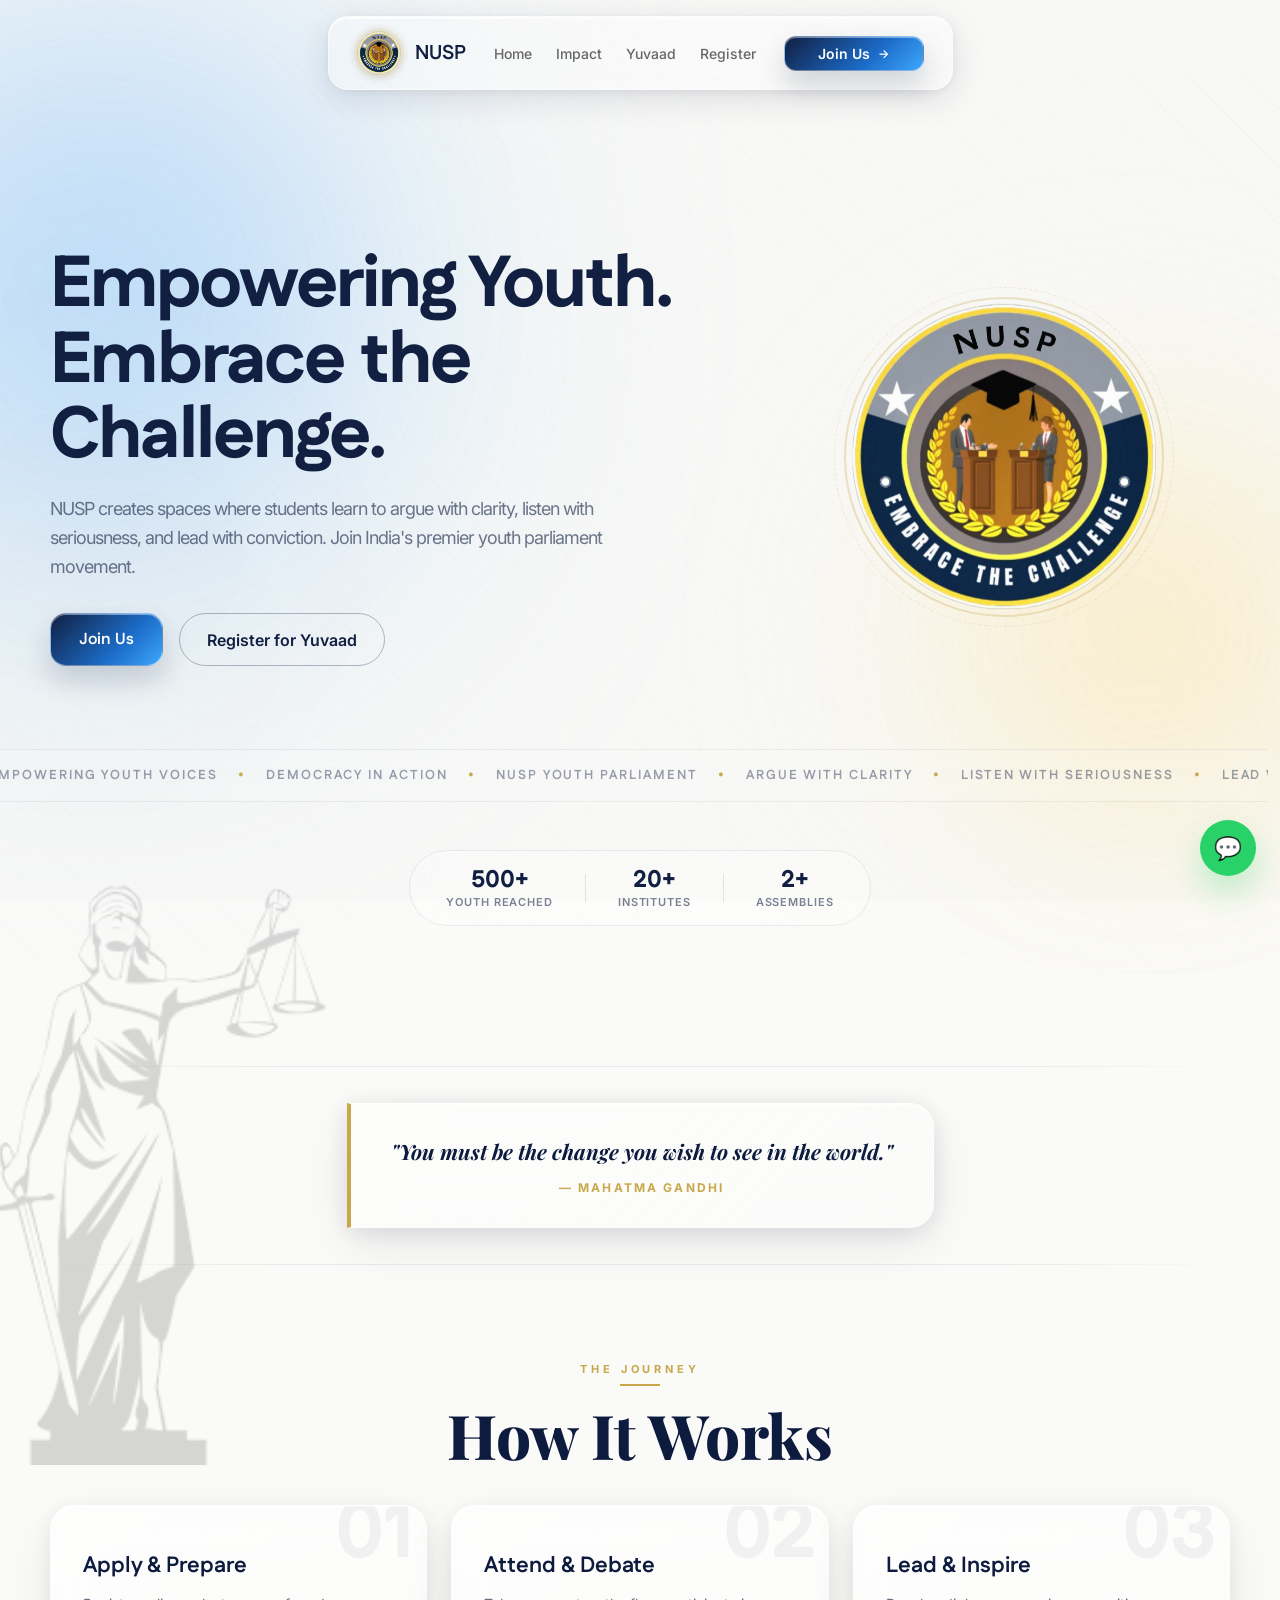
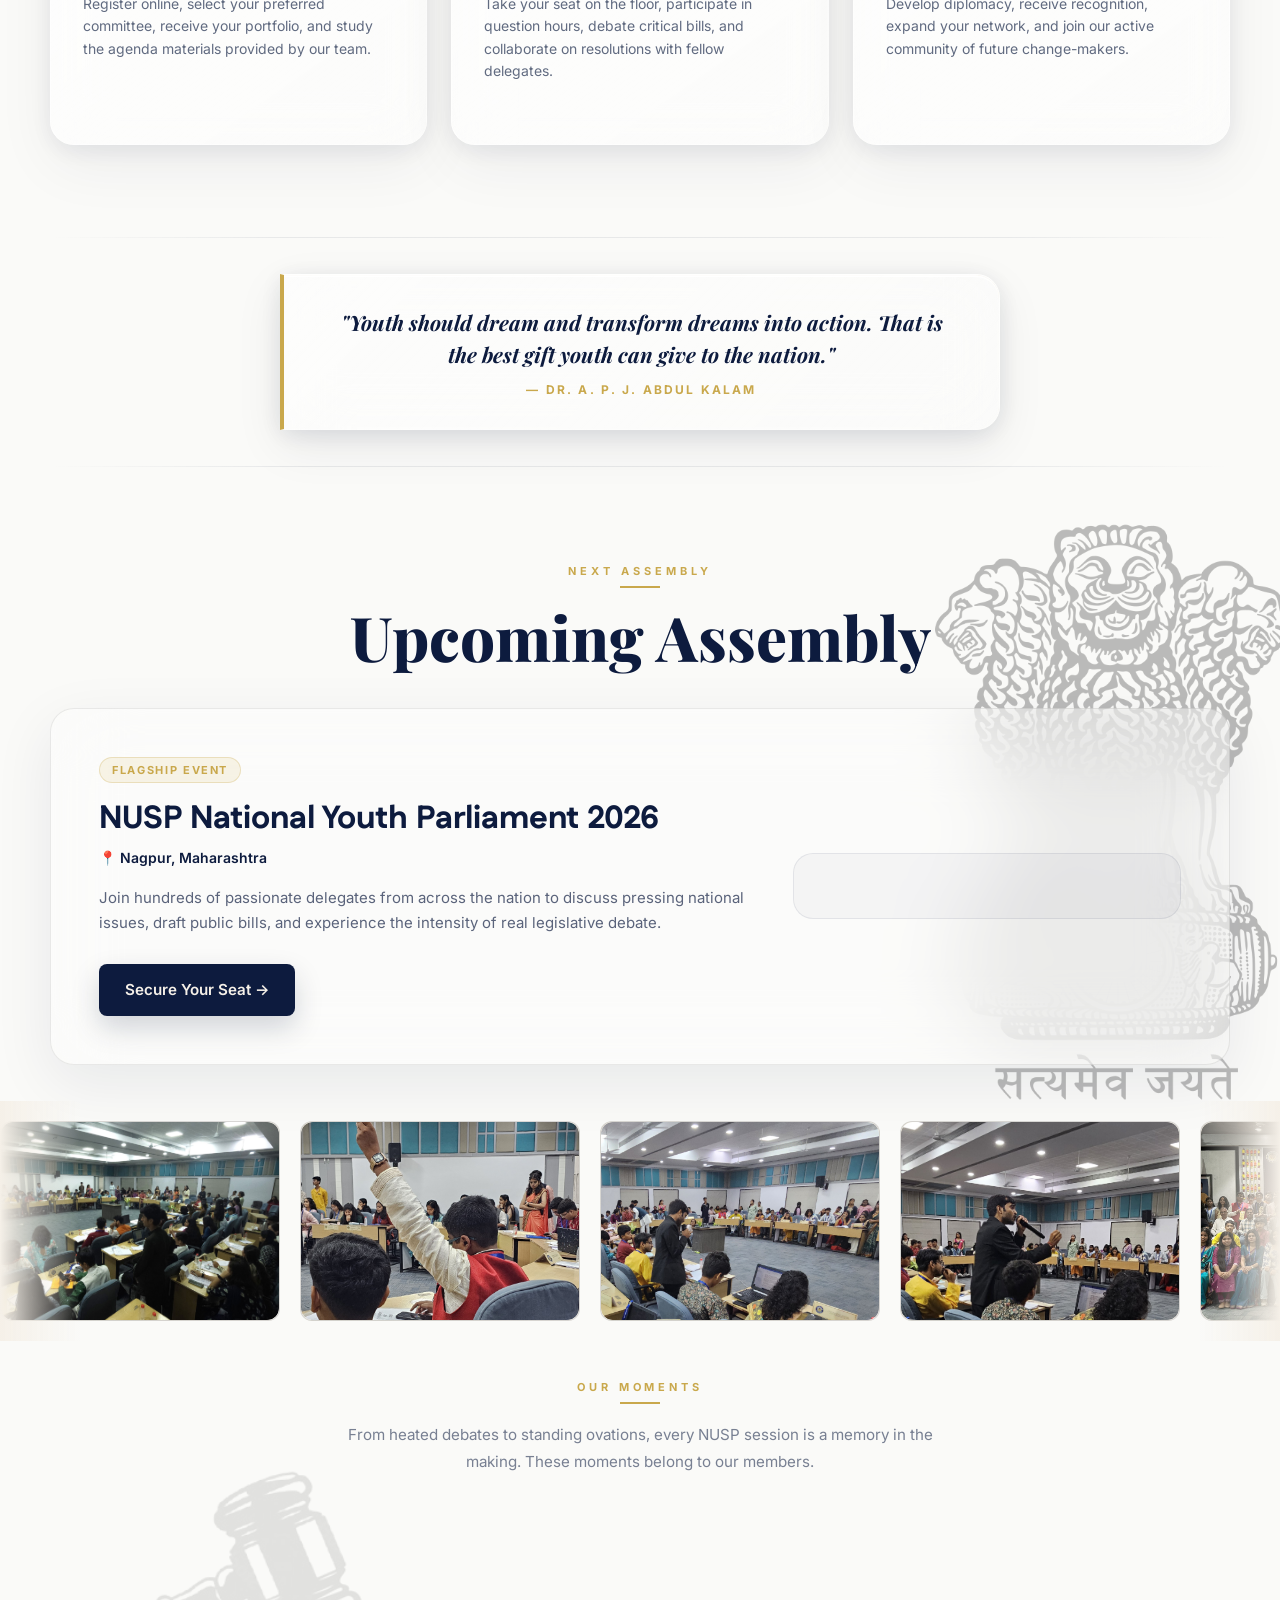
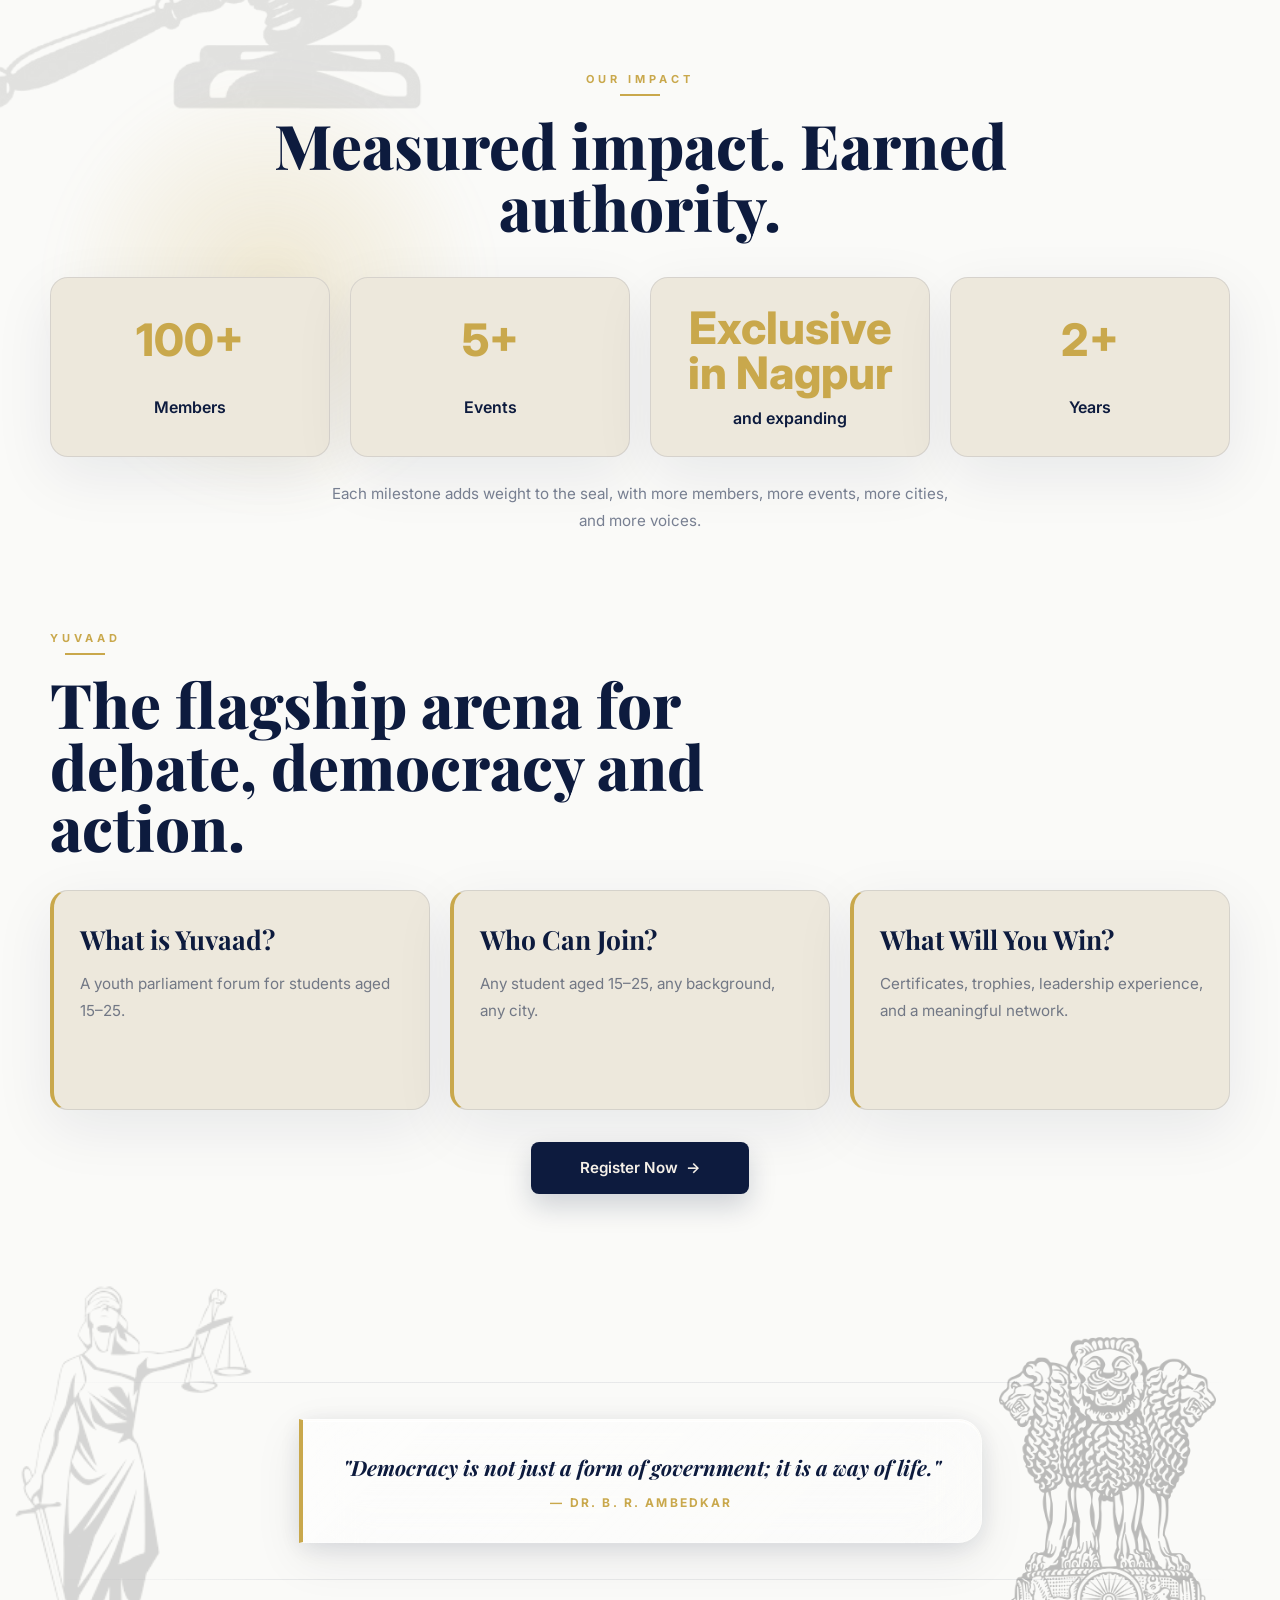
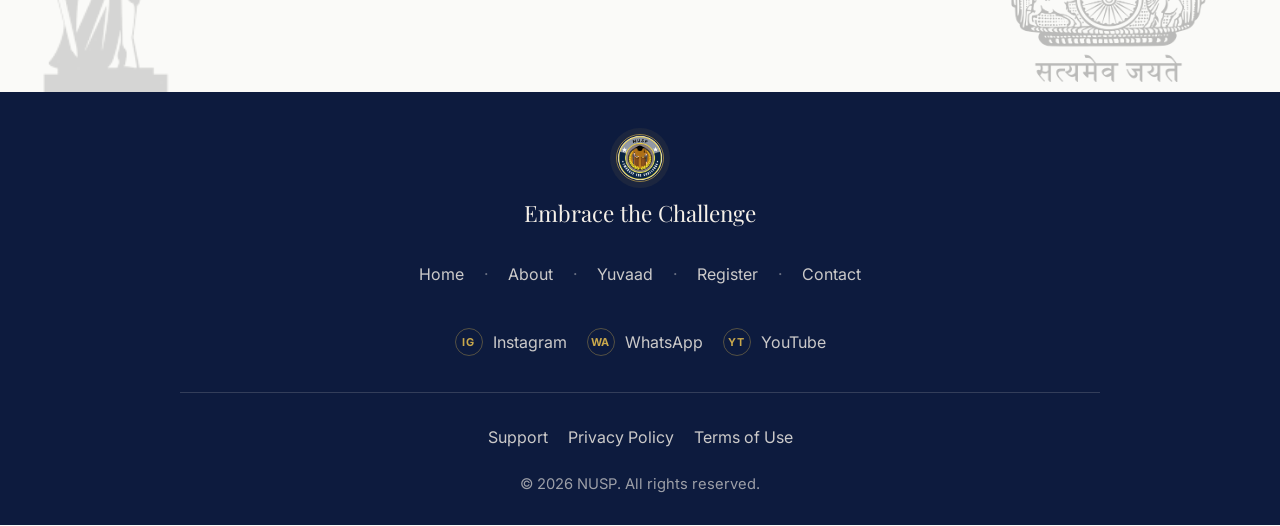
==== commit e9b52152: "Full site update — Firebase connected, admin panel, security fixes" ====
--- a/index.html
+++ b/index.html
@@ -29,7 +29,7 @@
   <!-- Firebase: Firestore Countdown Timer (3-mode: closed / soon / countdown) -->
   <script type="module">
     import { initializeApp } from "https://www.gstatic.com/firebasejs/10.7.1/firebase-app.js";
-    import { getFirestore, doc, onSnapshot } from "https://www.gstatic.com/firebasejs/10.7.1/firebase-firestore.js";
+    import { getFirestore, doc, onSnapshot, collection, query, orderBy, getDocs } from "https://www.gstatic.com/firebasejs/10.7.1/firebase-firestore.js";
 
     const firebaseConfig = {
       apiKey: "AIzaSyCJ8BelUmuSjVbK0VsfNtJIlM2B9AblNNc",
@@ -86,6 +86,69 @@
         }, 1000);
       }
     });
+
+    // ── POSTERS SECTION ────────────────────────────────────────────────────────
+    (async () => {
+      const postersSection = document.getElementById('posters-section');
+      if (!postersSection) return;
+
+      try {
+        const q = query(collection(db, 'posters'), orderBy('order', 'asc'));
+        const snap = await getDocs(q);
+        const posters = snap.docs.map(d => ({ id: d.id, ...d.data() }));
+
+        if (posters.length === 0) {
+          postersSection.style.display = 'none';
+          return;
+        }
+
+        postersSection.style.display = 'block';
+        const track = document.getElementById('poster-track');
+        const dotsWrap = document.getElementById('poster-dots');
+
+        posters.forEach((p, i) => {
+          const slide = document.createElement('div');
+          slide.className = 'poster-slide' + (i === 0 ? ' is-active' : '');
+          slide.innerHTML = `<img src="${p.url}" alt="NUSP Poster ${i + 1}" loading="lazy">`;
+          track.appendChild(slide);
+
+          if (posters.length > 1) {
+            const dot = document.createElement('button');
+            dot.className = 'poster-dot' + (i === 0 ? ' is-active' : '');
+            dot.setAttribute('aria-label', `Go to poster ${i + 1}`);
+            dot.addEventListener('click', () => goToSlide(i));
+            dotsWrap.appendChild(dot);
+          }
+        });
+
+        if (posters.length <= 1) return;
+
+        let current = 0;
+        let timer;
+
+        function goToSlide(idx) {
+          const slides = track.querySelectorAll('.poster-slide');
+          const dots = dotsWrap.querySelectorAll('.poster-dot');
+          slides[current].classList.remove('is-active');
+          dots[current] && dots[current].classList.remove('is-active');
+          current = (idx + posters.length) % posters.length;
+          slides[current].classList.add('is-active');
+          dots[current] && dots[current].classList.add('is-active');
+          resetTimer();
+        }
+
+        function resetTimer() {
+          clearInterval(timer);
+          timer = setInterval(() => goToSlide(current + 1), 4000);
+        }
+
+        resetTimer();
+      } catch (err) {
+        console.error('Posters fetch error:', err);
+        const postersSection = document.getElementById('posters-section');
+        if (postersSection) postersSection.style.display = 'none';
+      }
+    })();
   </script>
 </head>
 
@@ -292,6 +355,21 @@
         </blockquote>
         <hr class="glass-divider">
       </div>
+
+      <!-- ══ POSTERS SECTION ══ -->
+      <section id="posters-section" class="posters-section section-frame" style="display:none;">
+        <div class="section-heading">
+          <p class="eyebrow">LATEST UPDATES</p>
+          <h2>Latest Updates</h2>
+        </div>
+        <div class="poster-stage">
+          <div class="poster-glow" aria-hidden="true"></div>
+          <div class="poster-card">
+            <div id="poster-track" class="poster-track"></div>
+          </div>
+        </div>
+        <div id="poster-dots" class="poster-dots" aria-label="Poster navigation"></div>
+      </section>
 
       <!-- ══ UPCOMING EVENTS ══ -->
       <section class="upcoming-events section-frame">
--- a/styles.css
+++ b/styles.css
@@ -4072,3 +4072,107 @@
     font-size: 20px;
   }
 }
+
+/* ══════════════════════════════════════════════════════════
+   POSTERS SECTION
+═══════════════════════════════════════════════════════════ */
+.posters-section {
+  padding: 72px 0 60px;
+  text-align: center;
+}
+
+.poster-stage {
+  position: relative;
+  display: flex;
+  justify-content: center;
+  align-items: center;
+  margin-top: 36px;
+  padding: 0 24px;
+}
+
+.poster-glow {
+  position: absolute;
+  width: min(960px, calc(100% - 48px));
+  aspect-ratio: 16 / 9;
+  border-radius: 24px;
+  background: radial-gradient(ellipse, rgba(201, 168, 76, 0.22) 0%, transparent 72%);
+  filter: blur(40px);
+  pointer-events: none;
+  z-index: 0;
+}
+
+/* ── Banner card: 16:9 landscape on all screen sizes ── */
+.poster-card {
+  position: relative;
+  z-index: 1;
+  width: min(960px, calc(100% - 48px));
+  aspect-ratio: 16 / 9;
+  border-radius: 18px;
+  overflow: hidden;
+  box-shadow:
+    0 20px 60px rgba(13, 27, 62, 0.32),
+    0 0 0 1px rgba(201, 168, 76, 0.16);
+  background: rgba(13, 27, 62, 0.12);
+}
+
+.poster-track {
+  position: relative;
+  width: 100%;
+  height: 100%;
+}
+
+.poster-slide {
+  position: absolute;
+  inset: 0;
+  opacity: 0;
+  transition: opacity 0.7s ease;
+  pointer-events: none;
+}
+
+.poster-slide.is-active {
+  opacity: 1;
+  pointer-events: auto;
+}
+
+.poster-slide img {
+  width: 100%;
+  height: 100%;
+  object-fit: cover;
+  display: block;
+}
+
+.poster-dots {
+  display: flex;
+  justify-content: center;
+  gap: 8px;
+  margin-top: 20px;
+}
+
+.poster-dot {
+  width: 9px;
+  height: 9px;
+  border-radius: 50%;
+  border: none;
+  background: rgba(13, 27, 62, 0.2);
+  cursor: pointer;
+  padding: 0;
+  transition: background 0.3s ease, transform 0.3s ease;
+}
+
+.poster-dot.is-active {
+  background: var(--accent);
+  transform: scale(1.25);
+}
+
+/* ── Mobile: tighter side padding, still 16:9 ── */
+@media (max-width: 600px) {
+  .poster-stage {
+    padding: 0 16px;
+  }
+  .poster-card,
+  .poster-glow {
+    width: calc(100% - 32px);
+    border-radius: 12px;
+  }
+}
+
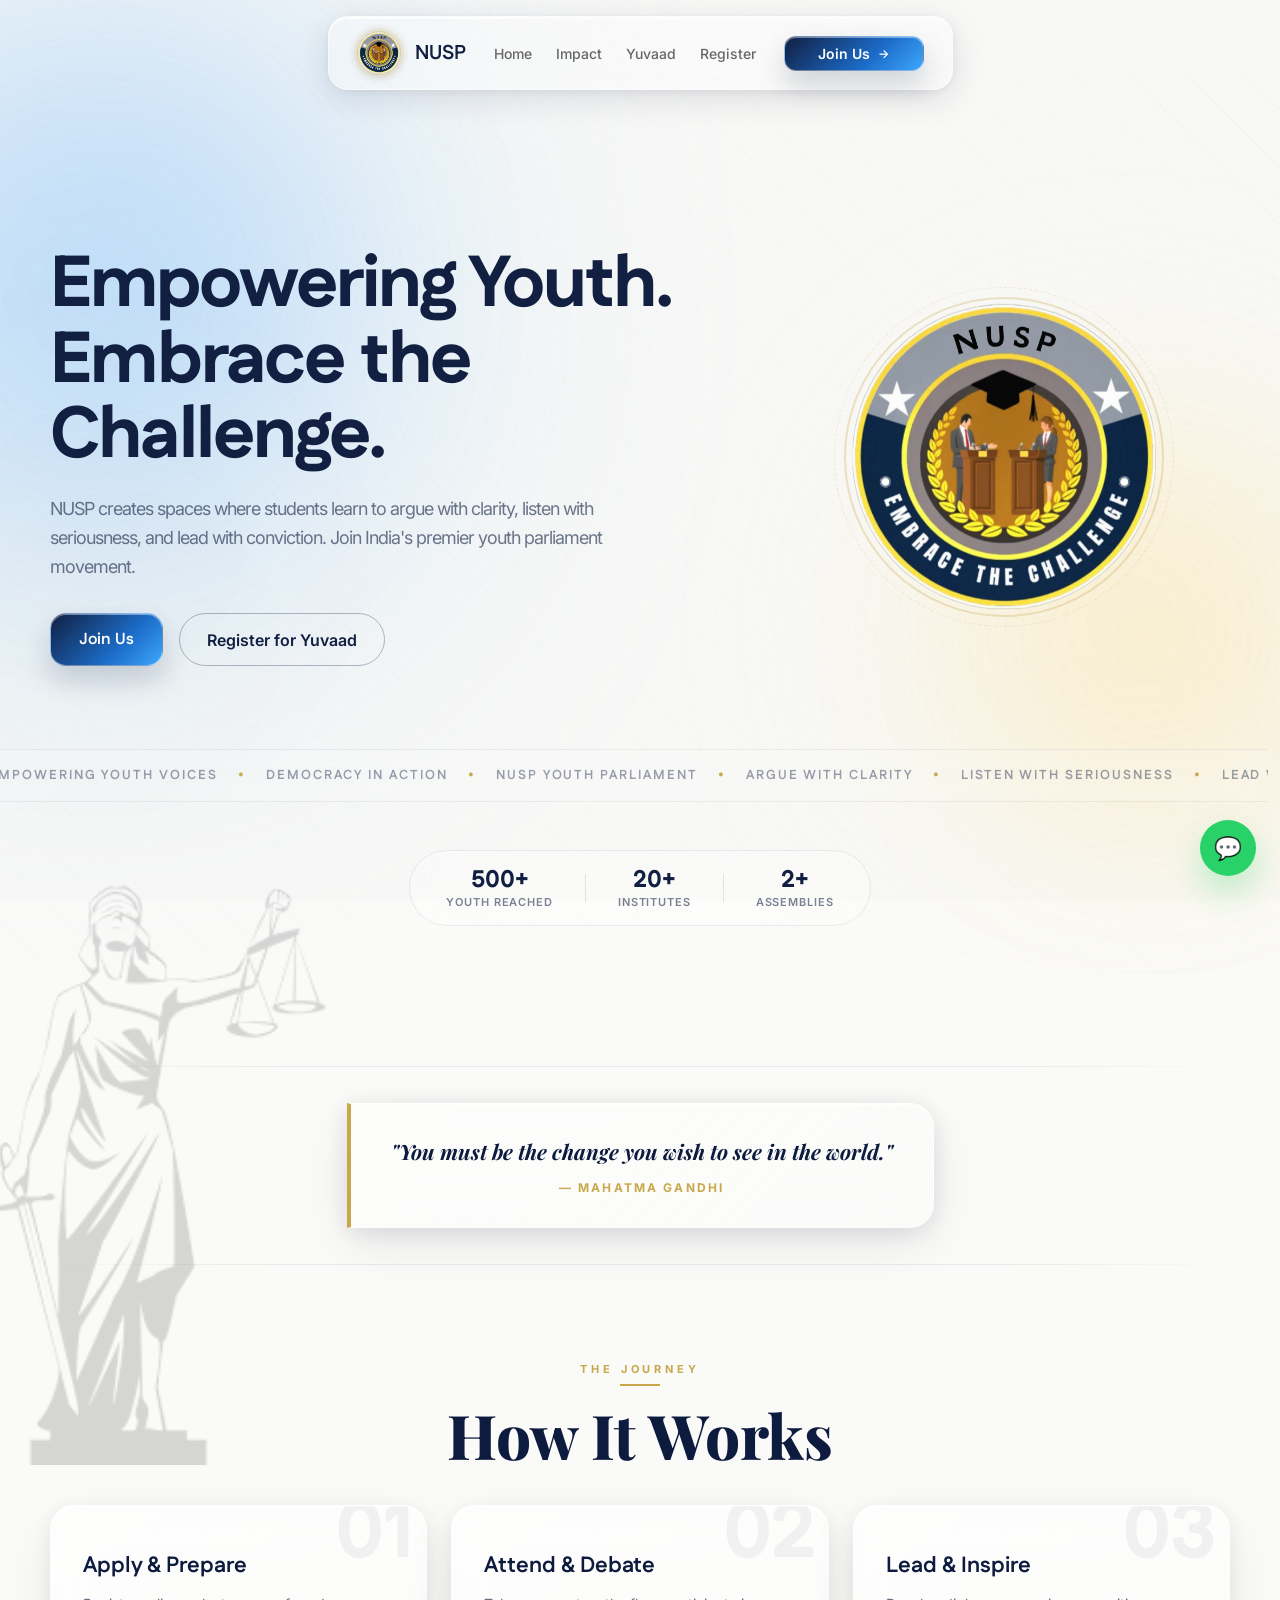
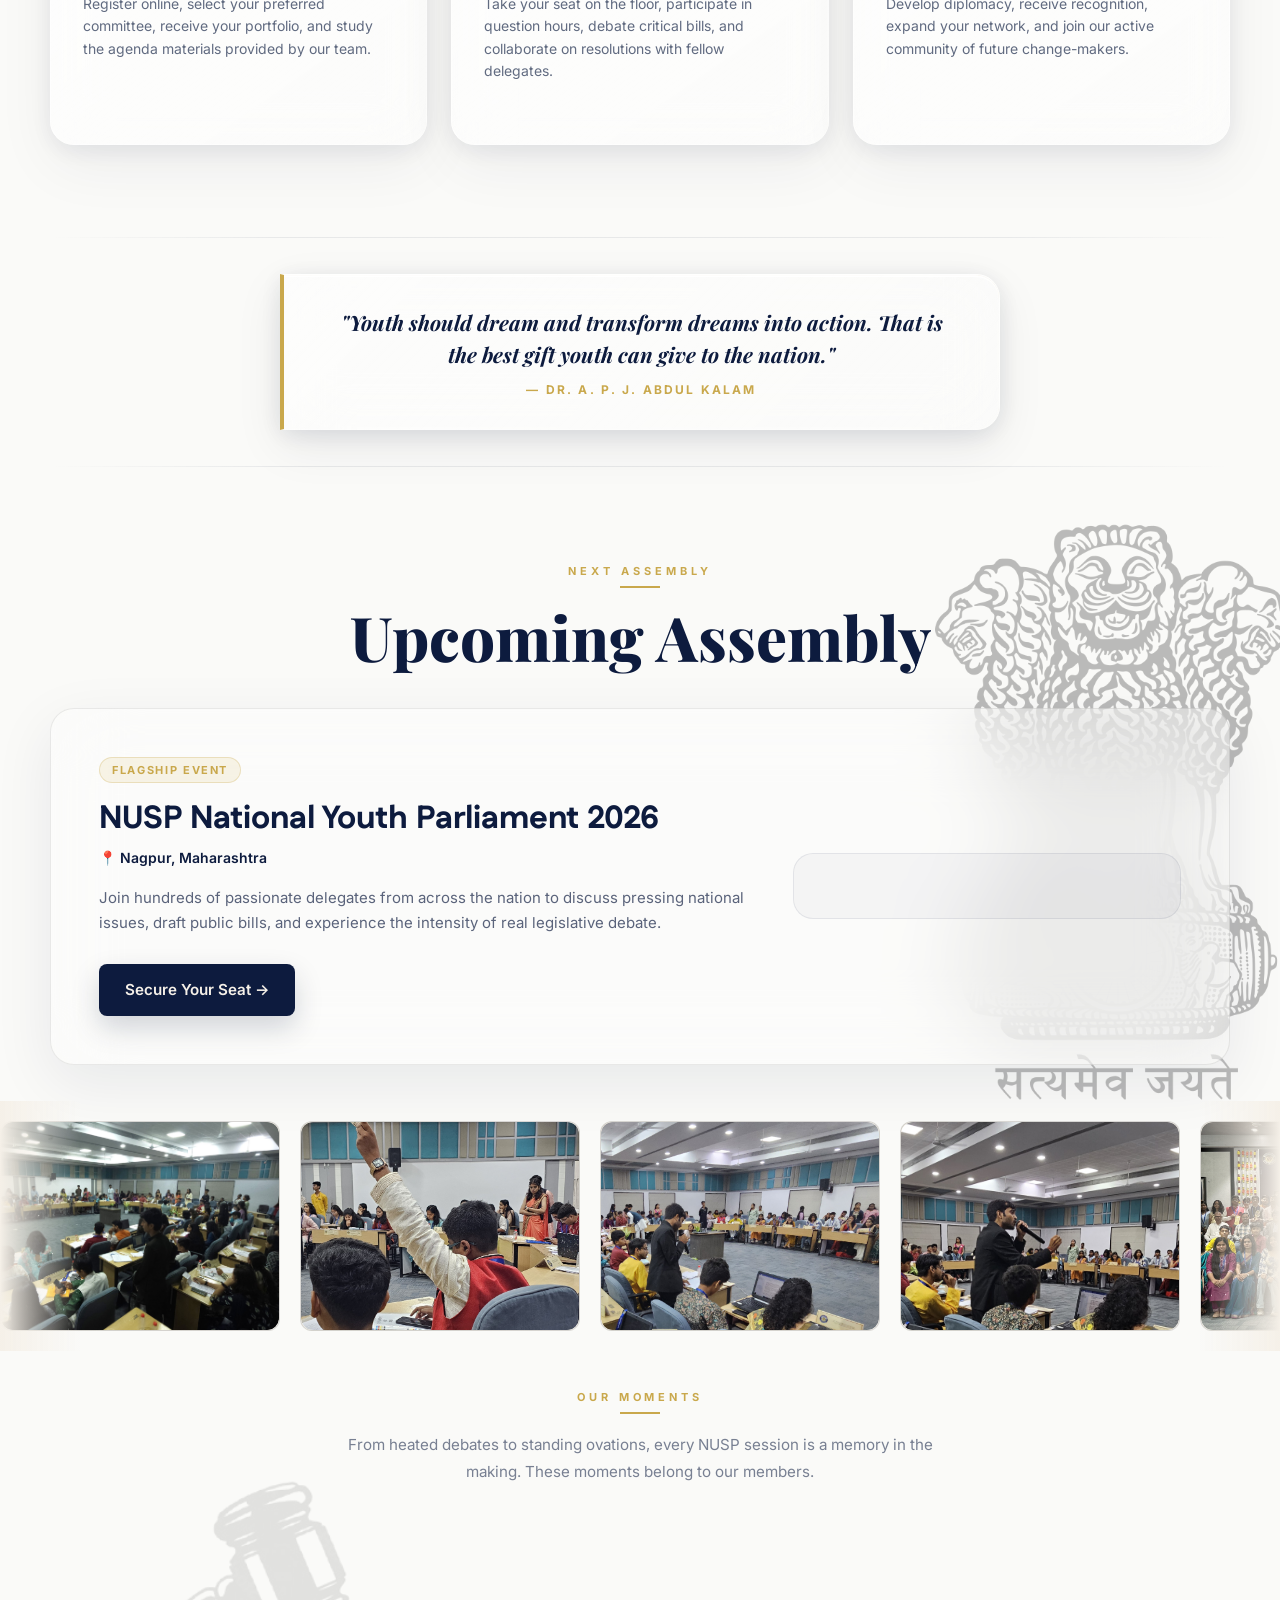
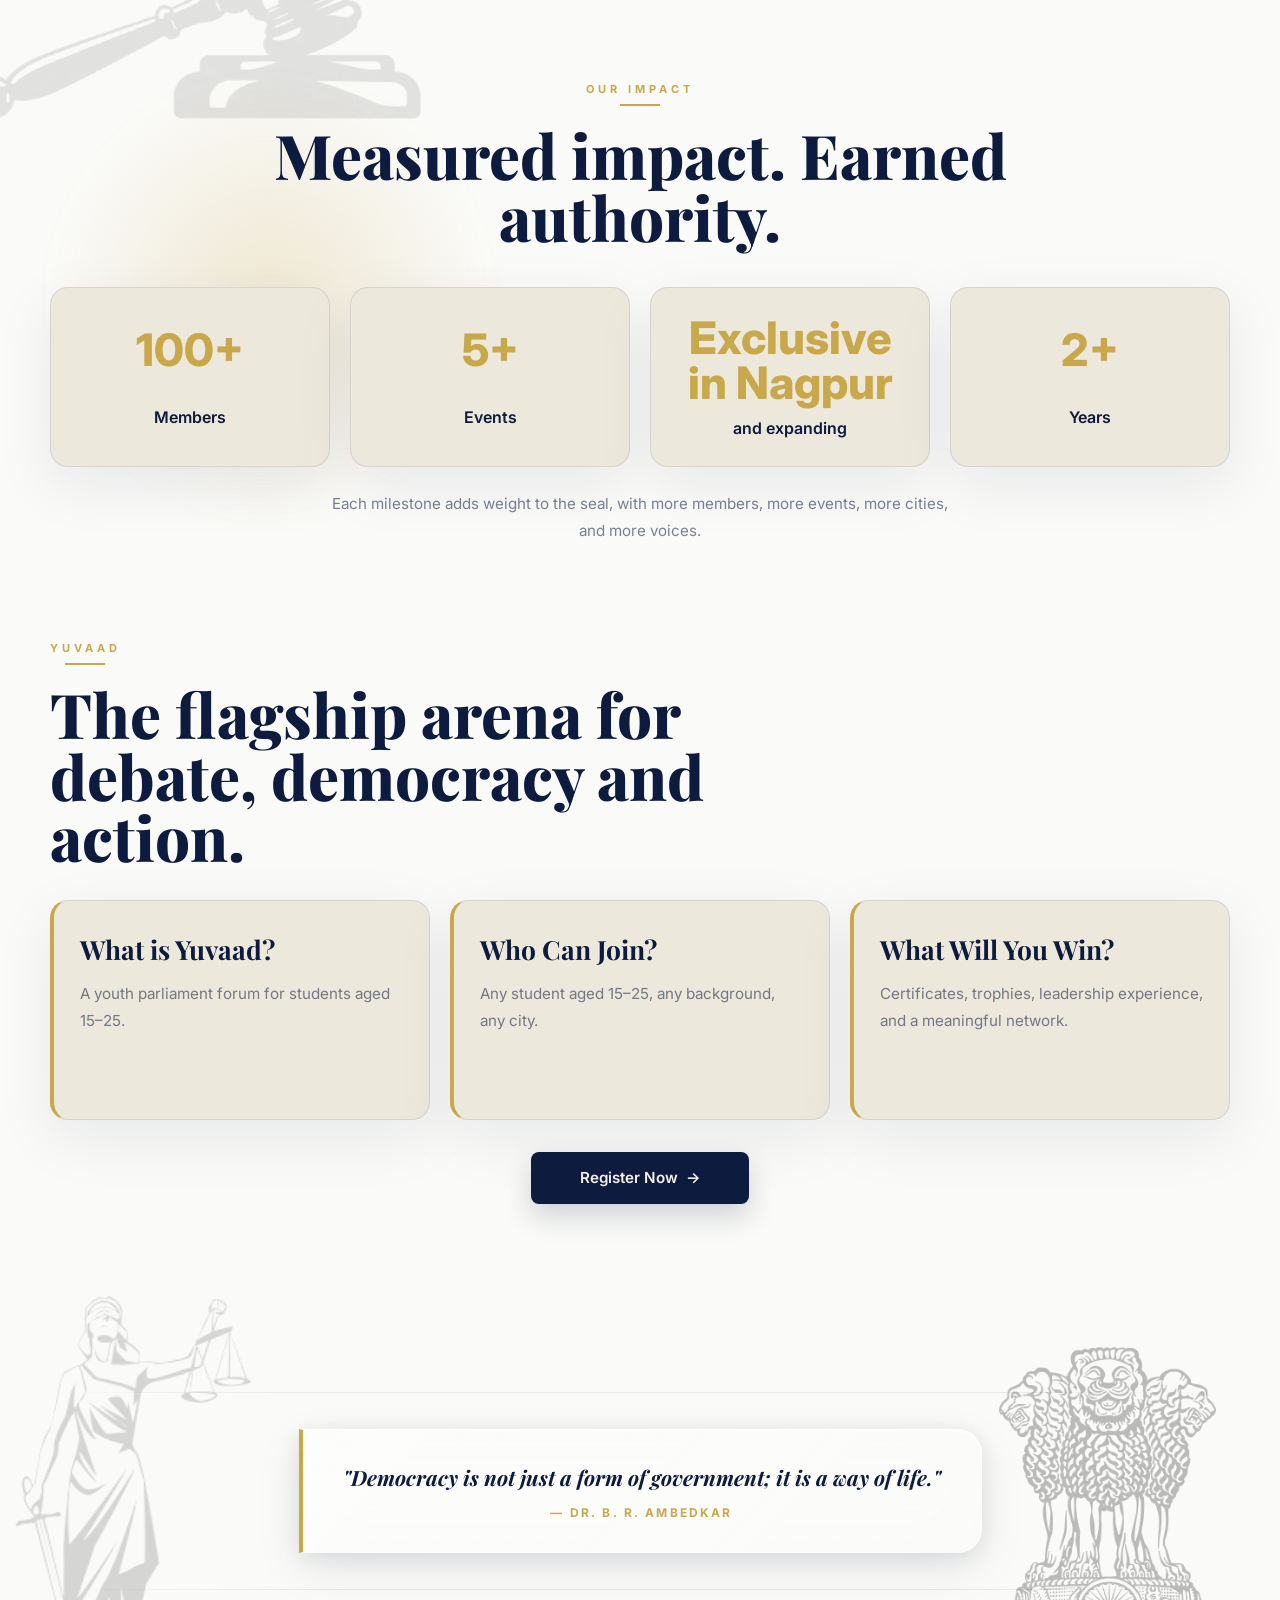
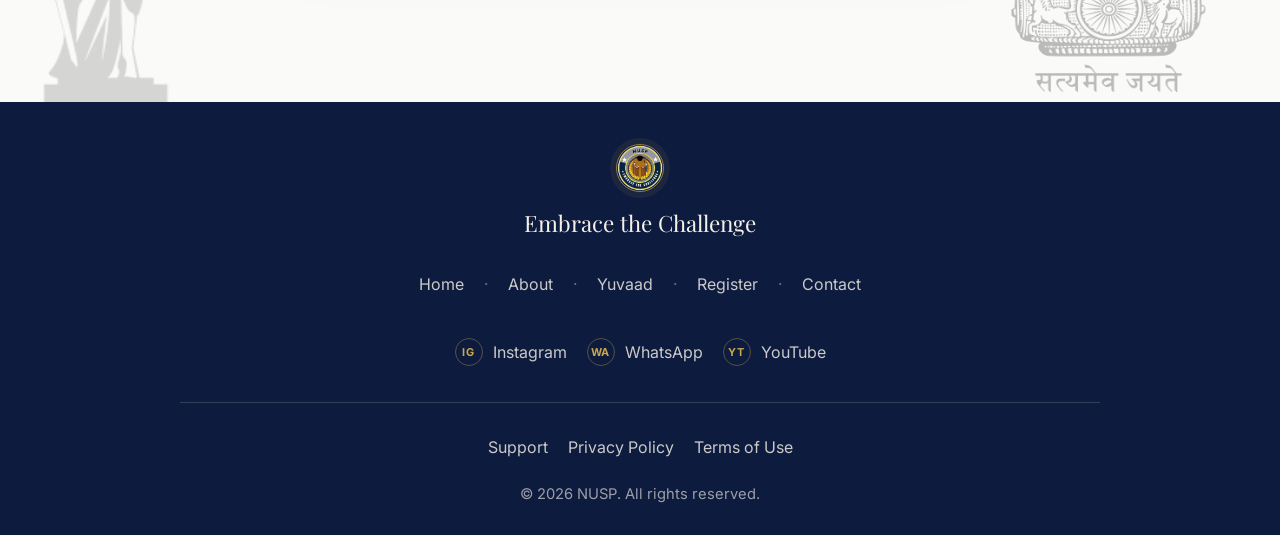
==== commit 67c257ba: "recent updates" ====
--- a/index.html
+++ b/index.html
@@ -147,6 +147,48 @@
         console.error('Posters fetch error:', err);
         const postersSection = document.getElementById('posters-section');
         if (postersSection) postersSection.style.display = 'none';
+      }
+    })();
+
+    // -- MOMENTS GALLERY -------------------------------------------------------
+    (async () => {
+      const track = document.getElementById('moments-track');
+      if (!track) return;
+
+      try {
+        const q = query(collection(db, 'moments'), orderBy('order', 'asc'));
+        const snap = await getDocs(q);
+        const moments = snap.docs.map(d => ({ id: d.id, ...d.data() }));
+
+        if (moments.length === 0) return;
+
+        track.innerHTML = '';
+
+        function appendMoment(moment, index, isDuplicate) {
+          const box = document.createElement('div');
+          box.className = 'photo-box';
+          if (moment.aspectRatio) {
+            box.style.aspectRatio = String(moment.aspectRatio);
+          }
+          if (isDuplicate) box.setAttribute('aria-hidden', 'true');
+
+          const img = document.createElement('img');
+          img.src = moment.url;
+          img.alt = isDuplicate ? '' : (moment.alt || `Youth Parliament Session ${index + 1}`);
+          img.loading = 'lazy';
+
+          box.appendChild(img);
+          track.appendChild(box);
+        }
+
+        moments.forEach((moment, index) => appendMoment(moment, index, false));
+        moments.forEach((moment, index) => appendMoment(moment, index, true));
+
+        if (window.setupMomentsGallery) {
+          window.setupMomentsGallery();
+        }
+      } catch (err) {
+        console.error('Moments fetch error:', err);
       }
     })();
   </script>
@@ -437,7 +479,7 @@
       <!-- ══ MOMENTS GALLERY ══ -->
       <section class="moments section-frame">
         <div class="moments-strip">
-          <div class="moments-track">
+          <div class="moments-track" id="moments-track">
             <div class="photo-box"><img src="assets/20250915_110258.jpg" alt="Youth Parliament Session 1"></div>
             <div class="photo-box"><img src="assets/20250915_115620.jpg" alt="Youth Parliament Session 2"></div>
             <div class="photo-box"><img src="assets/20250915_121804.jpg" alt="Youth Parliament Session 3"></div>
--- a/styles.css
+++ b/styles.css
@@ -734,7 +734,7 @@
 
 .photo-box {
   width: 280px;
-  height: 200px;
+  aspect-ratio: 4 / 3;
   border-radius: 12px;
   border: 1px solid rgba(13, 27, 62, 0.12);
   background:
@@ -1486,7 +1486,6 @@
 
   .photo-box {
     width: 240px;
-    height: 172px;
   }
 
   .register-card {
@@ -3978,8 +3977,7 @@
   }
 
   .photo-box {
-    min-width: 240px;
-    height: 160px;
+    width: 240px;
   }
 
   /* Event glass card */
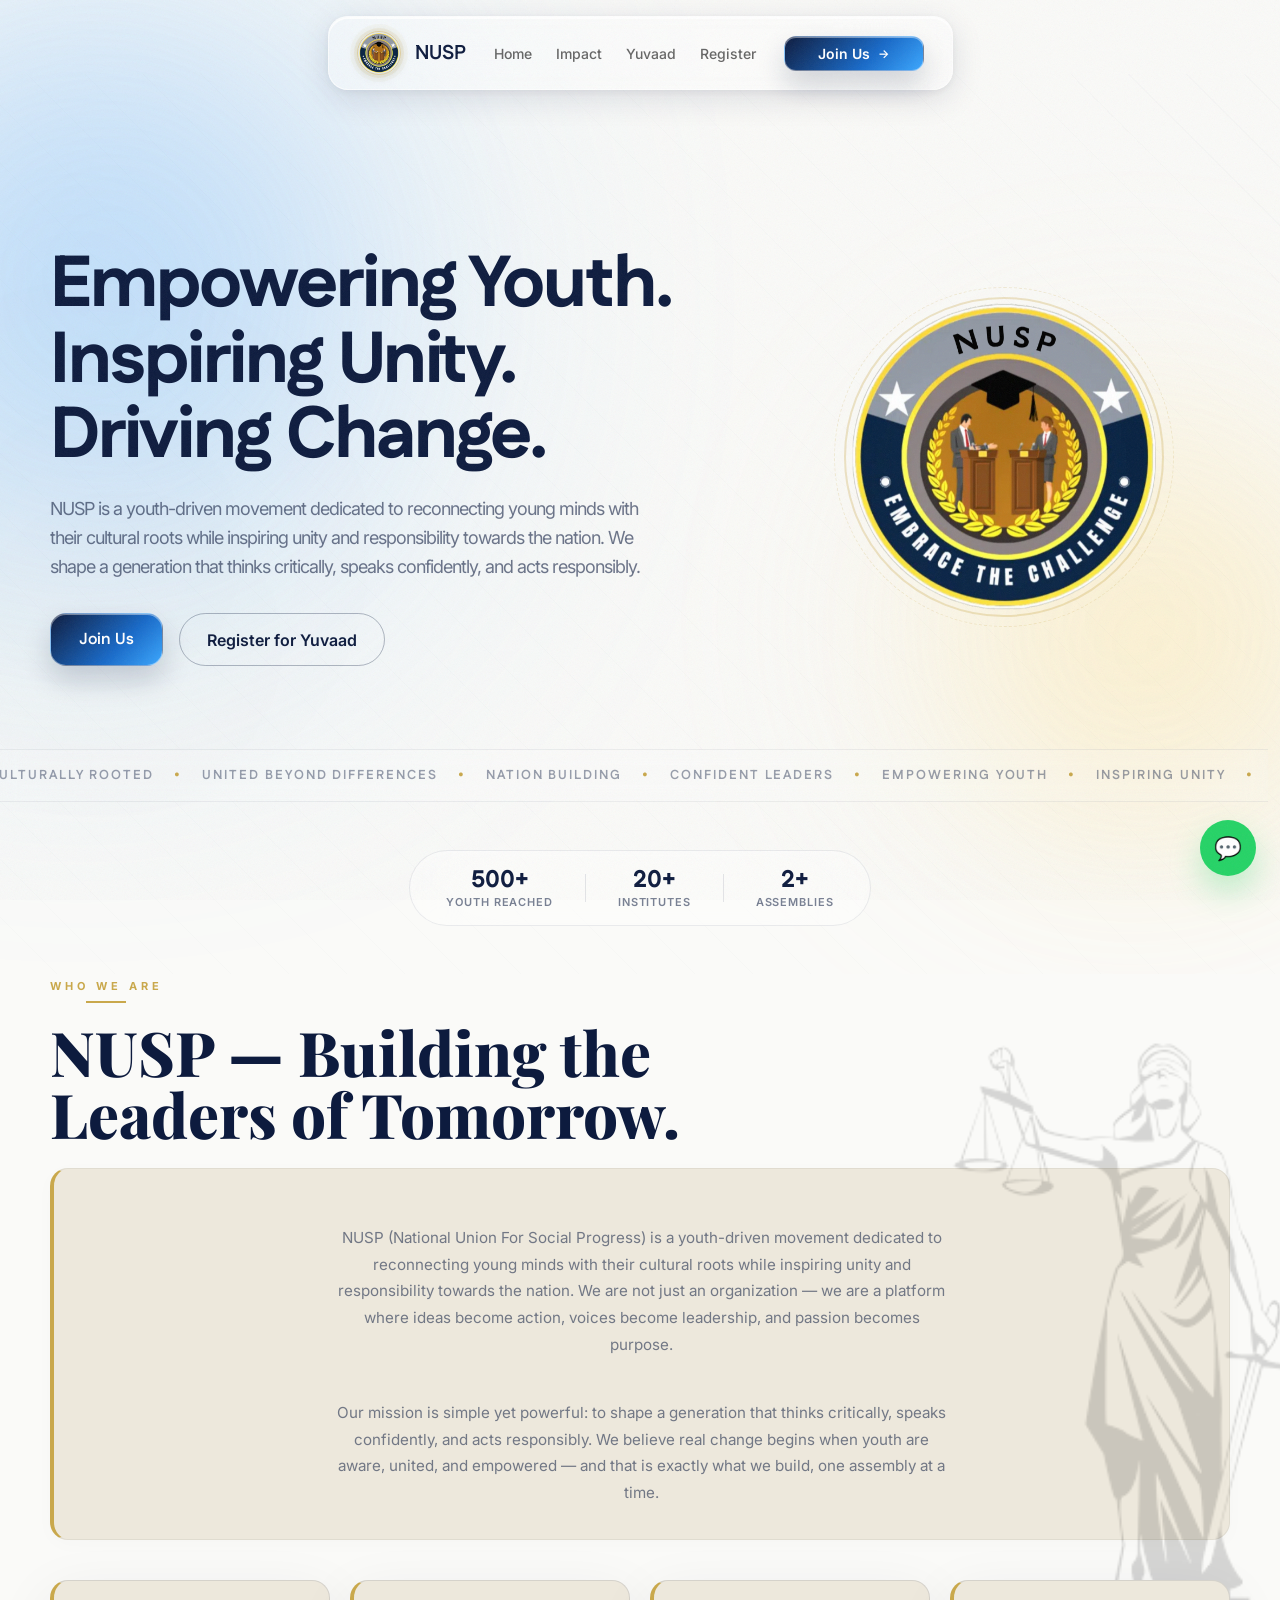
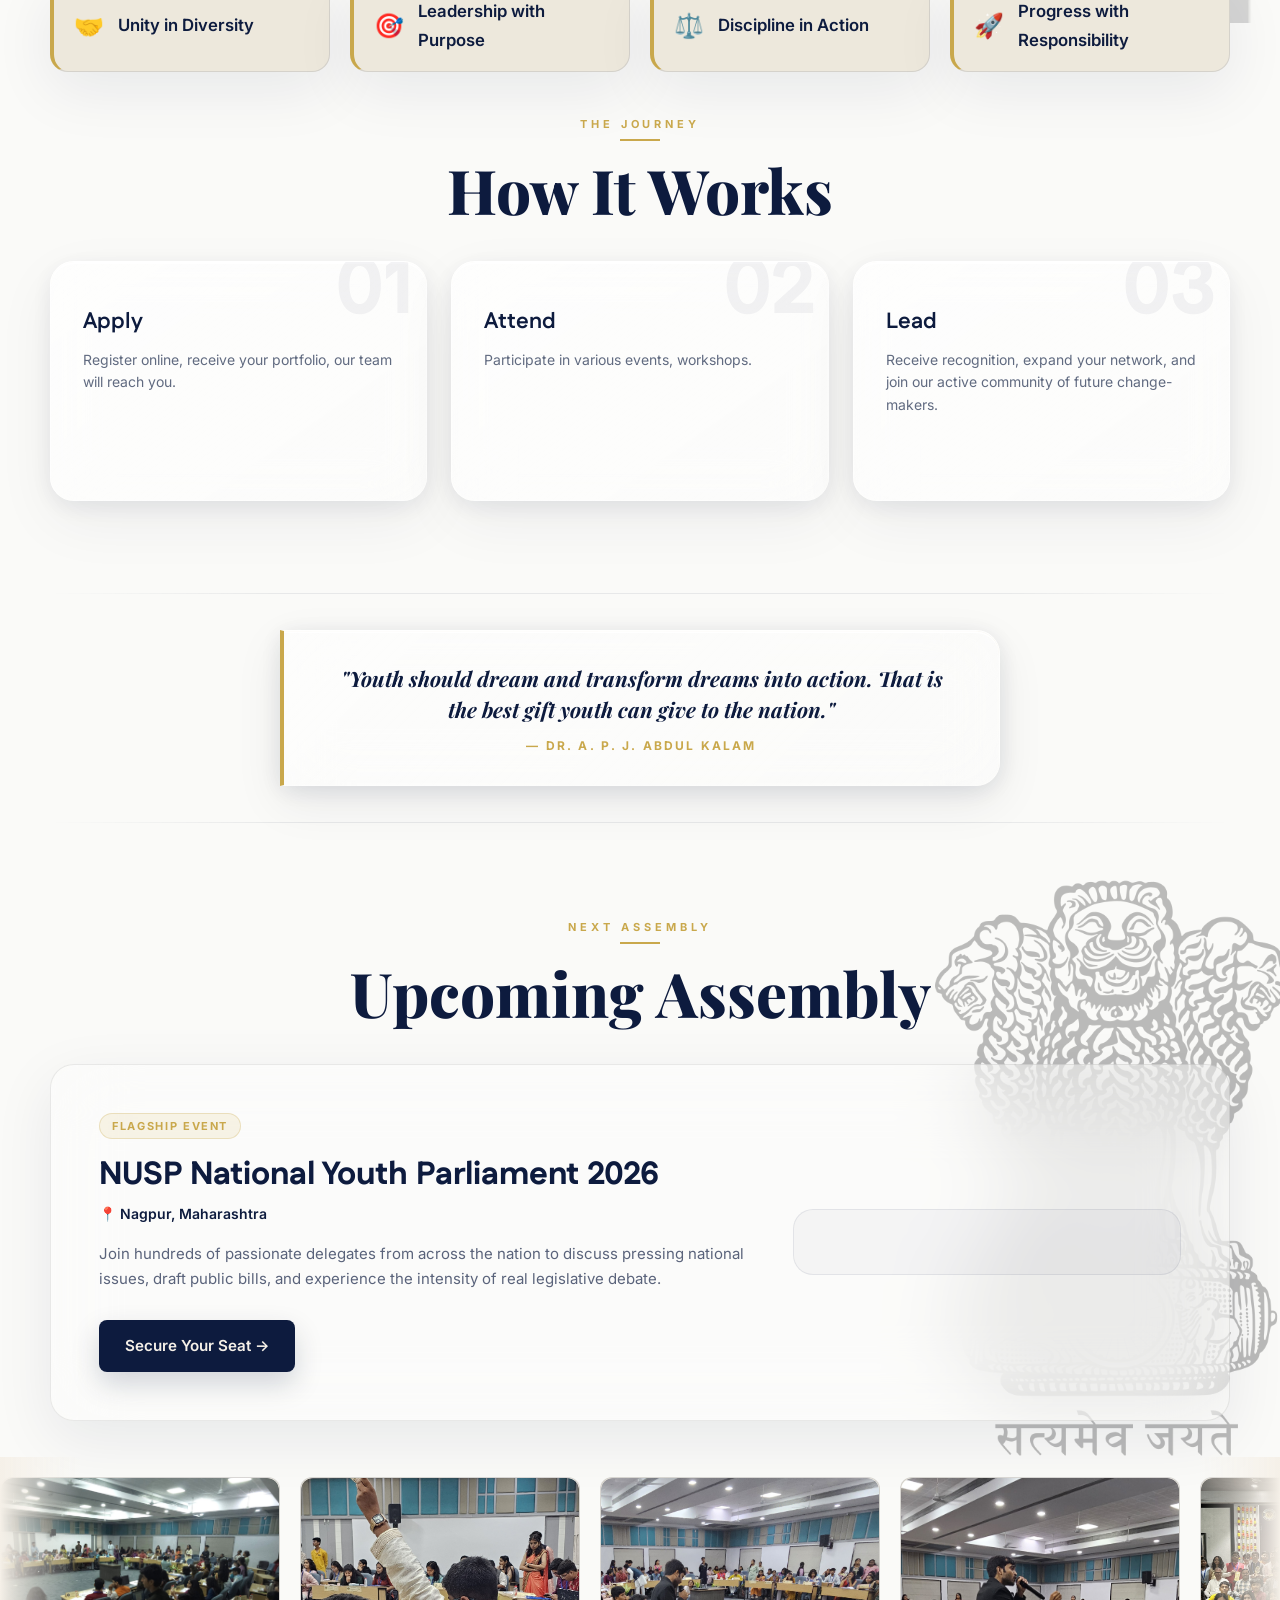
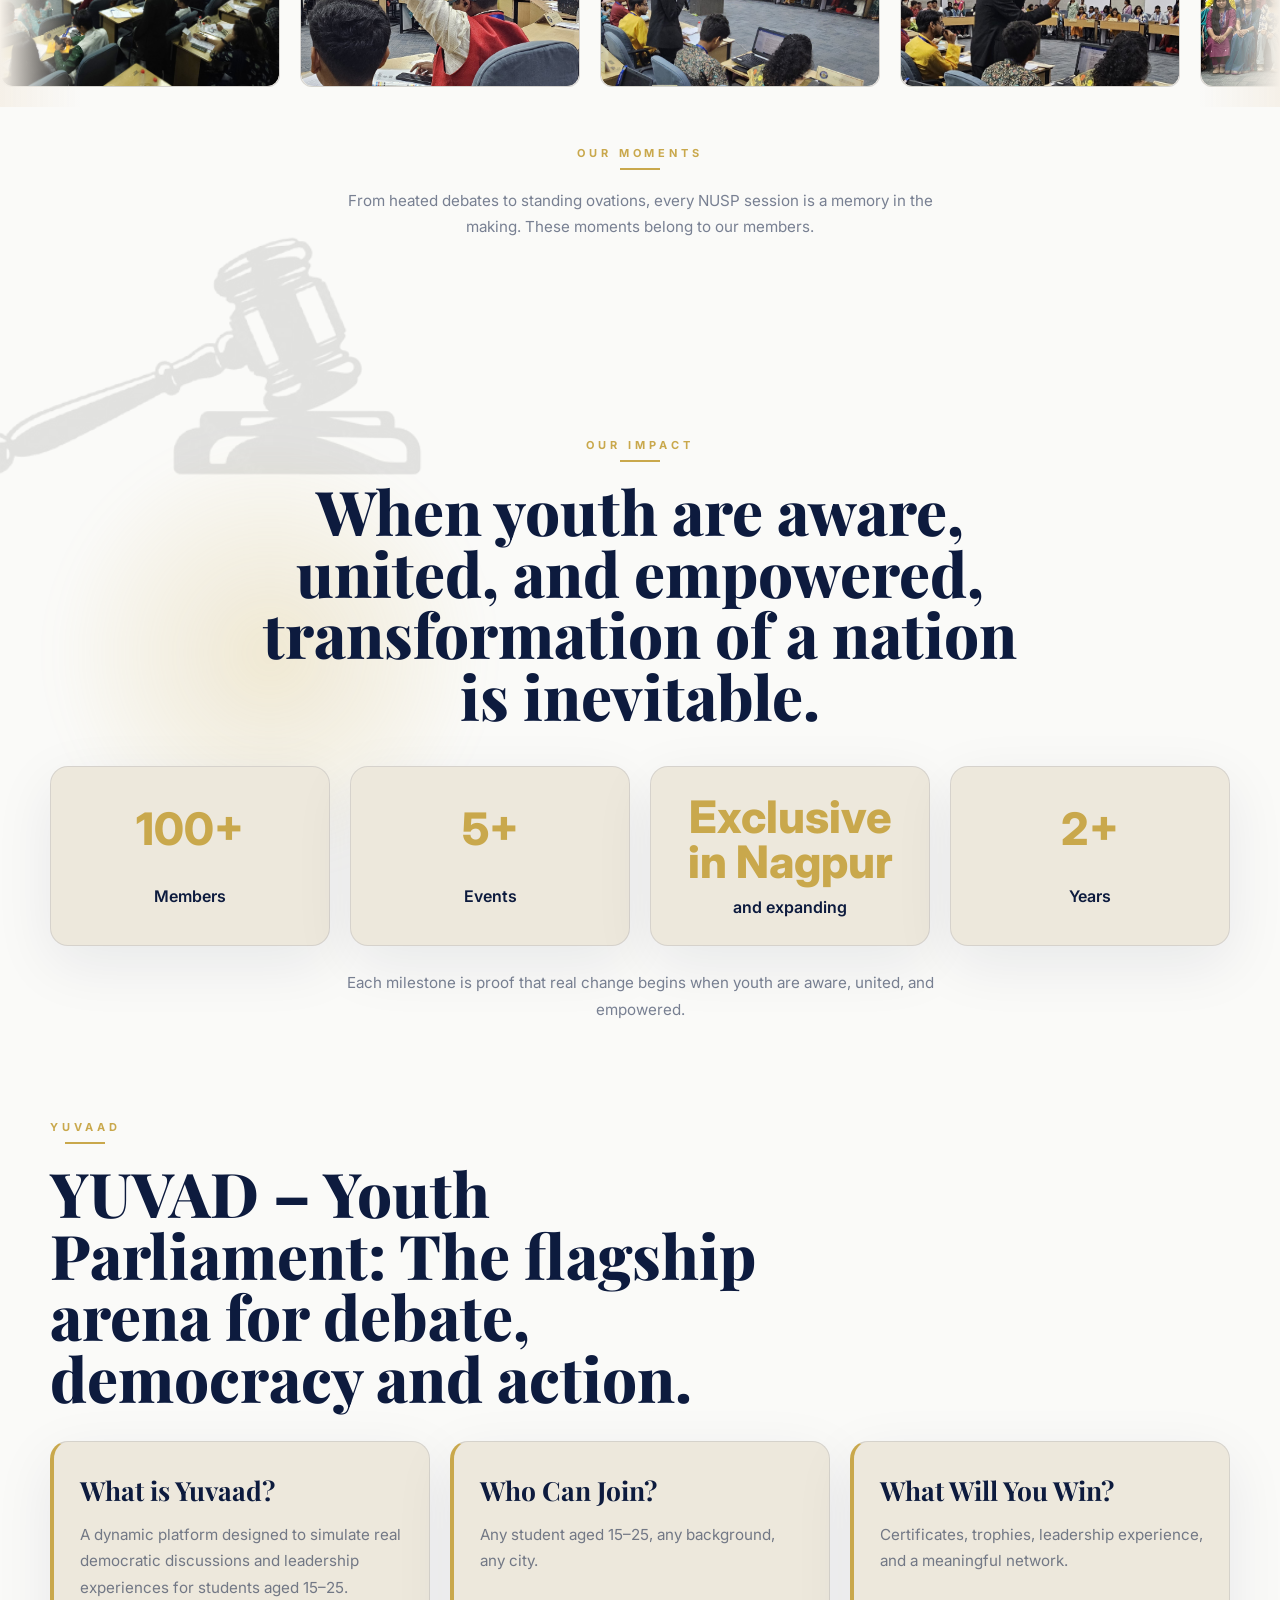
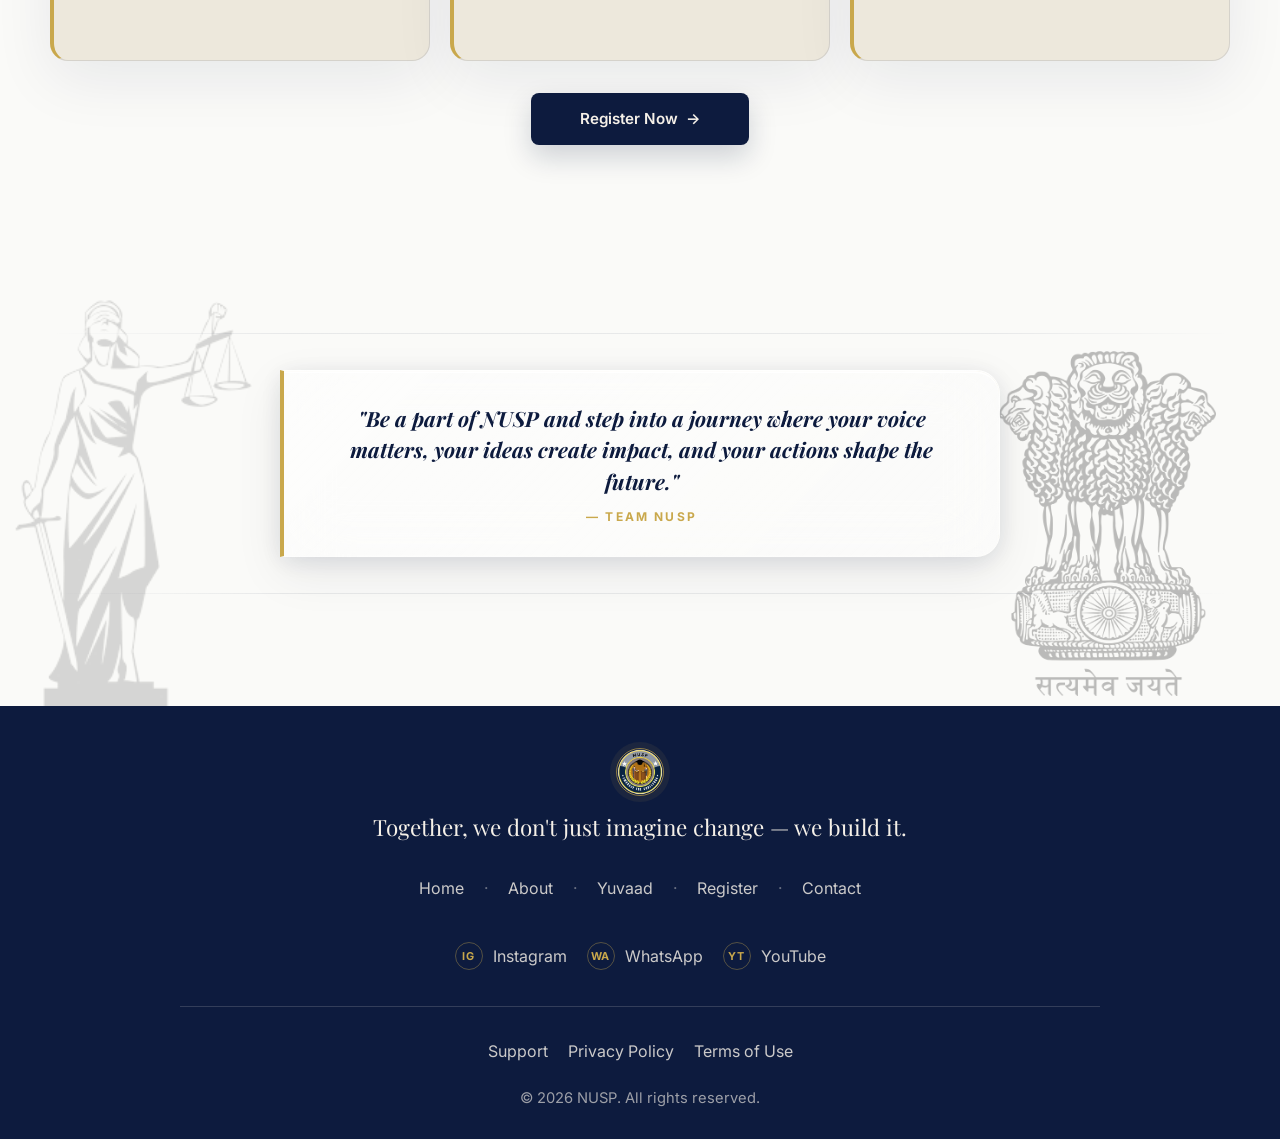
==== commit 153c672d: "recent updates" ====
--- a/index.html
+++ b/index.html
@@ -220,7 +220,7 @@
         <a href="#top">Home</a>
         <a href="#impact">Impact</a>
         <a href="#yuvaad">Yuvaad</a>
-      
+
         <a href="register.html">Register</a>
       </nav>
 
@@ -256,9 +256,10 @@
         <!-- Hero content grid -->
         <div class="hero-container">
           <div class="hero-left">
-            <h1 class="hero-headline">Empowering Youth.<br>Embrace the<br>Challenge.</h1>
-            <p class="hero-subheadline">NUSP creates spaces where students learn to argue with clarity, listen with
-              seriousness, and lead with conviction. Join India's premier youth parliament movement.</p>
+            <h1 class="hero-headline">Empowering Youth.<br>Inspiring Unity.<br>Driving Change.</h1>
+            <p class="hero-subheadline">NUSP is a youth-driven movement dedicated to reconnecting young minds with their
+              cultural roots while inspiring unity and responsibility towards the nation. We shape a generation that
+              thinks critically, speaks confidently, and acts responsibly.</p>
             <div class="hero-buttons">
               <!-- Primary: Join Us -->
               <a class="btn-hero-primary" href="join.html" aria-label="Join NUSP">
@@ -298,31 +299,39 @@
         <div class="hero-ticker-wrap">
           <div class="hero-ticker">
             <div class="ticker-content">
-              <span>EMPOWERING YOUTH VOICES</span>
-              <span class="ticker-dot">•</span>
-              <span>DEMOCRACY IN ACTION</span>
-              <span class="ticker-dot">•</span>
-              <span>NUSP YOUTH PARLIAMENT</span>
-              <span class="ticker-dot">•</span>
-              <span>ARGUE WITH CLARITY</span>
-              <span class="ticker-dot">•</span>
-              <span>LISTEN WITH SERIOUSNESS</span>
-              <span class="ticker-dot">•</span>
-              <span>LEAD WITH CONVICTION</span>
+              <span>CULTURALLY ROOTED</span>
+              <span class="ticker-dot">•</span>
+              <span>UNITED BEYOND DIFFERENCES</span>
+              <span class="ticker-dot">•</span>
+              <span>NATION BUILDING</span>
+              <span class="ticker-dot">•</span>
+              <span>CONFIDENT LEADERS</span>
+              <span class="ticker-dot">•</span>
+              <span>EMPOWERING YOUTH</span>
+              <span class="ticker-dot">•</span>
+              <span>INSPIRING UNITY</span>
+              <span class="ticker-dot">•</span>
+              <span>DRIVING CHANGE</span>
+              <span class="ticker-dot">•</span>
+              <span>LEADERSHIP WITH PURPOSE</span>
               <span class="ticker-dot">•</span>
             </div>
             <div class="ticker-content" aria-hidden="true">
-              <span>EMPOWERING YOUTH VOICES</span>
-              <span class="ticker-dot">•</span>
-              <span>DEMOCRACY IN ACTION</span>
-              <span class="ticker-dot">•</span>
-              <span>NUSP YOUTH PARLIAMENT</span>
-              <span class="ticker-dot">•</span>
-              <span>ARGUE WITH CLARITY</span>
-              <span class="ticker-dot">•</span>
-              <span>LISTEN WITH SERIOUSNESS</span>
-              <span class="ticker-dot">•</span>
-              <span>LEAD WITH CONVICTION</span>
+              <span>CULTURALLY ROOTED</span>
+              <span class="ticker-dot">•</span>
+              <span>UNITED BEYOND DIFFERENCES</span>
+              <span class="ticker-dot">•</span>
+              <span>NATION BUILDING</span>
+              <span class="ticker-dot">•</span>
+              <span>CONFIDENT LEADERS</span>
+              <span class="ticker-dot">•</span>
+              <span>EMPOWERING YOUTH</span>
+              <span class="ticker-dot">•</span>
+              <span>INSPIRING UNITY</span>
+              <span class="ticker-dot">•</span>
+              <span>DRIVING CHANGE</span>
+              <span class="ticker-dot">•</span>
+              <span>LEADERSHIP WITH PURPOSE</span>
               <span class="ticker-dot">•</span>
             </div>
           </div>
@@ -347,18 +356,44 @@
         </div>
       </section>
 
-      <!-- ══ QUOTE — Gandhi ══ -->
-      <div class="section-divider-wrap">
+      <!-- ══ ABOUT US ══ -->
+      <section class="about-us section-frame" id="about">
         <div class="quote-lady-justice" aria-hidden="true">
           <img src="assets/images__1_-removebg-preview.png" alt="">
         </div>
-        <hr class="glass-divider">
-        <blockquote class="glass-quote">
-          <p>"You must be the change you wish to see in the world."</p>
-          <cite>— MAHATMA GANDHI</cite>
-        </blockquote>
-        <hr class="glass-divider">
-      </div>
+        <div class="section-heading section-heading-left">
+          <p class="eyebrow">WHO WE ARE</p>
+          <h2>NUSP — Building the Leaders of Tomorrow.</h2>
+        </div>
+        <div class="about-us-content about-us-card">
+          <p class="section-copy">NUSP (National Union For Social Progress) is a youth-driven movement dedicated to
+            reconnecting young minds with their cultural roots while inspiring unity and responsibility towards the
+            nation. We are not just an organization — we are a platform where ideas become action, voices become
+            leadership, and passion becomes purpose.</p>
+          <p class="section-copy">Our mission is simple yet powerful: to shape a generation that thinks critically,
+            speaks confidently, and acts responsibly. We believe real change begins when youth are aware, united, and
+            empowered — and that is exactly what we build, one assembly at a time.</p>
+        </div>
+
+        <div class="info-grid about-values">
+          <article class="info-card value-chip">
+            <span class="value-icon">🤝</span>
+            <p>Unity in Diversity</p>
+          </article>
+          <article class="info-card value-chip">
+            <span class="value-icon">🎯</span>
+            <p>Leadership with Purpose</p>
+          </article>
+          <article class="info-card value-chip">
+            <span class="value-icon">⚖️</span>
+            <p>Discipline in Action</p>
+          </article>
+          <article class="info-card value-chip">
+            <span class="value-icon">🚀</span>
+            <p>Progress with Responsibility</p>
+          </article>
+        </div>
+      </section>
 
       <!-- ══ HOW IT WORKS ══ -->
       <section class="how-it-works section-frame">
@@ -369,20 +404,20 @@
         <div class="steps-grid">
           <div class="step-card">
             <span class="step-number">01</span>
-            <h3>Apply &amp; Prepare</h3>
-            <p>Register online, select your preferred committee, receive your portfolio, and study the agenda materials
-              provided by our team.</p>
+            <h3>Apply </h3>
+            <p>Register online, receive your portfolio, our team will reach you.
+              </p>
           </div>
           <div class="step-card">
             <span class="step-number">02</span>
-            <h3>Attend &amp; Debate</h3>
-            <p>Take your seat on the floor, participate in question hours, debate critical bills, and collaborate on
-              resolutions with fellow delegates.</p>
+            <h3>Attend </h3>
+            <p>Participate in various events, workshops.
+              </p>
           </div>
           <div class="step-card">
             <span class="step-number">03</span>
-            <h3>Lead &amp; Inspire</h3>
-            <p>Develop diplomacy, receive recognition, expand your network, and join our active community of future
+            <h3>Lead </h3>
+            <p>Receive recognition, expand your network, and join our active community of future
               change-makers.</p>
           </div>
         </div>
@@ -392,7 +427,8 @@
       <div class="section-divider-wrap">
         <hr class="glass-divider">
         <blockquote class="glass-quote">
-          <p>"Youth should dream and transform dreams into action. That is the best gift youth can give to the nation."</p>
+          <p>"Youth should dream and transform dreams into action. That is the best gift youth can give to the nation."
+          </p>
           <cite>— DR. A. P. J. ABDUL KALAM</cite>
         </blockquote>
         <hr class="glass-divider">
@@ -427,7 +463,7 @@
             <span class="event-badge">FLAGSHIP EVENT</span>
             <h3>NUSP National Youth Parliament 2026</h3>
             <div class="event-meta-info">
-              
+
               <span>📍 Nagpur, Maharashtra</span>
             </div>
             <p class="event-desc">Join hundreds of passionate delegates from across the nation to discuss pressing
@@ -507,7 +543,7 @@
         </div>
         <div class="section-heading">
           <p class="eyebrow">OUR IMPACT</p>
-          <h2>Measured impact. Earned authority.</h2>
+          <h2>When youth are aware, united, and empowered, transformation of a nation is inevitable.</h2>
         </div>
         <div class="stats-grid">
           <article class="stat-card">
@@ -527,19 +563,20 @@
             <span>Years</span>
           </article>
         </div>
-        <p class="section-copy">Each milestone adds weight to the seal, with more members, more events, more cities, and
-          more voices.</p>
+        <p class="section-copy">Each milestone is proof that real change begins when youth are aware, united, and
+          empowered.</p>
 
         <!-- Yuvaad Sub-section -->
         <div class="yuvaad-block" id="yuvaad">
           <div class="section-heading section-heading-left">
             <p class="eyebrow">YUVAAD</p>
-            <h2>The flagship arena for debate, democracy and action.</h2>
+            <h2>YUVAD – Youth Parliament: The flagship arena for debate, democracy and action.</h2>
           </div>
           <div class="info-grid">
             <article class="info-card">
               <h3>What is Yuvaad?</h3>
-              <p>A youth parliament forum for students aged 15–25.</p>
+              <p>A dynamic platform designed to simulate real democratic discussions and leadership experiences for
+                students aged 15–25.</p>
             </article>
             <article class="info-card">
               <h3>Who Can Join?</h3>
@@ -561,8 +598,10 @@
       <div class="section-divider-wrap quote-ambedkar">
         <hr class="glass-divider">
         <blockquote class="glass-quote">
-          <p>"Democracy is not just a form of government; it is a way of life."</p>
-          <cite>— DR. B. R. AMBEDKAR</cite>
+          <p>"Be a part of NUSP and step into a journey where your voice matters, your ideas create impact, and your
+            actions shape the future."</p>
+
+          <cite>— TEAM NUSP</cite>
         </blockquote>
         <hr class="glass-divider">
       </div>
@@ -581,12 +620,12 @@
         <span class="footer-logo">
           <img src="assets/nusp%20logo.png" alt="NUSP logo">
         </span>
-        <p>Embrace the Challenge</p>
+        <p>Together, we don't just imagine change — we build it.</p>
       </div>
       <nav class="footer-links" aria-label="Footer navigation">
         <a href="#top">Home</a>
         <span class="footer-dot" aria-hidden="true">·</span>
-        <a href="#impact">About</a>
+        <a href="#about">About</a>
         <span class="footer-dot" aria-hidden="true">·</span>
         <a href="#yuvaad">Yuvaad</a>
         <span class="footer-dot" aria-hidden="true">·</span>
@@ -600,8 +639,8 @@
           <span class="social-icon">IG</span>
           <span>Instagram</span>
         </a>
-        <a href="https://whatsapp.com/channel/0029VbBBjk7HwXbG065Qnd0e"
-          aria-label="Join the NUSP WhatsApp channel" target="_blank" rel="noopener noreferrer">
+        <a href="https://whatsapp.com/channel/0029VbBBjk7HwXbG065Qnd0e" aria-label="Join the NUSP WhatsApp channel"
+          target="_blank" rel="noopener noreferrer">
           <span class="social-icon">WA</span>
           <span>WhatsApp</span>
         </a>
@@ -652,8 +691,8 @@
       <a href="https://instagram.com/sf_nusp" target="_blank" style="
           display:flex;align-items:center;gap:14px;padding:14px 18px;border-radius:12px;
           border:1px solid rgba(13,27,62,0.1);text-decoration:none;margin-bottom:12px;
-          transition:all 0.2s;background:#fff;"
-        onmouseover="this.style.background='#fff0f0'" onmouseout="this.style.background='#fff'">
+          transition:all 0.2s;background:#fff;" onmouseover="this.style.background='#fff0f0'"
+        onmouseout="this.style.background='#fff'">
         <div style="width:40px;height:40px;border-radius:10px;
           background:linear-gradient(45deg,#f09433,#e6683c,#dc2743,#cc2366,#bc1888);
           display:flex;align-items:center;justify-content:center;">
@@ -668,8 +707,8 @@
       <a href="https://wa.me/918329094056" target="_blank" style="
           display:flex;align-items:center;gap:14px;padding:14px 18px;border-radius:12px;
           border:1px solid rgba(13,27,62,0.1);text-decoration:none;margin-bottom:12px;
-          transition:all 0.2s;background:#fff;"
-        onmouseover="this.style.background='#eafaf1'" onmouseout="this.style.background='#fff'">
+          transition:all 0.2s;background:#fff;" onmouseover="this.style.background='#eafaf1'"
+        onmouseout="this.style.background='#fff'">
         <div style="width:40px;height:40px;border-radius:10px;background:#25D366;
           display:flex;align-items:center;justify-content:center;">
           <span style="color:white;font-size:18px;">💬</span>
@@ -700,8 +739,8 @@
     <defs>
       <filter id="goo">
         <feGaussianBlur in="SourceGraphic" result="blur" stdDeviation="10"></feGaussianBlur>
-        <feColorMatrix in="blur" mode="matrix" values="1 0 0 0 0 0 1 0 0 0 0 0 1 0 0 0 0 0 21 -7"
-          result="goo"></feColorMatrix>
+        <feColorMatrix in="blur" mode="matrix" values="1 0 0 0 0 0 1 0 0 0 0 0 1 0 0 0 0 0 21 -7" result="goo">
+        </feColorMatrix>
         <feBlend in2="goo" in="SourceGraphic" result="mix"></feBlend>
       </filter>
     </defs>
@@ -725,8 +764,8 @@
   box-shadow:0 8px 24px rgba(13,27,62,0.16), inset 0 1px 0 rgba(255,255,255,0.45);
   transition:all 0.3s;
   z-index:998;">
-  ↑
-</button>
+    ↑
+  </button>
 
   <script>
     function scrollToTop() {
@@ -744,6 +783,25 @@
   </script>
 
   <script src="app.js"></script>
+
+  <script>
+    document.addEventListener("DOMContentLoaded", () => {
+      const observer = new IntersectionObserver((entries, observer) => {
+        entries.forEach(entry => {
+          if (entry.isIntersecting) {
+            entry.target.classList.add('animate-in');
+            observer.unobserve(entry.target);
+          }
+        });
+      }, { threshold: 0.1 });
+
+      const chips = document.querySelectorAll('.value-chip');
+      chips.forEach((chip, index) => {
+        chip.style.transitionDelay = `${index * 0.1}s`;
+        observer.observe(chip);
+      });
+    });
+  </script>
 </body>
 
-</html>
+</html>
--- a/styles.css
+++ b/styles.css
@@ -4174,3 +4174,109 @@
   }
 }
 
+
+/* --- ABOUT US SECTION STYLES --- */
+.about-us-content {
+  display: flex;
+  flex-direction: column;
+  gap: 18px;
+  margin-bottom: 40px;
+}
+
+.about-us .section-heading {
+  margin-bottom: 24px;
+}
+
+.info-grid.about-values {
+  grid-template-columns: repeat(4, minmax(0, 1fr));
+}
+
+article.info-card.value-chip {
+  min-height: auto;
+  padding: 16px 20px;
+  display: flex;
+  align-items: center;
+  gap: 14px;
+}
+
+article.info-card.value-chip .value-icon {
+  font-size: 1.5rem;
+  line-height: 1;
+}
+
+article.info-card.value-chip p {
+  margin: 0;
+  font-weight: 600;
+  color: var(--text);
+  font-size: 1.05rem;
+}
+
+@media (max-width: 980px) {
+  .info-grid.about-values {
+    grid-template-columns: repeat(2, minmax(0, 1fr));
+  }
+}
+
+@media (max-width: 760px) {
+  .info-grid.about-values {
+    grid-template-columns: 1fr;
+  }
+}
+
+/* --- User Requested Updates: About Us Card & Animations --- */
+
+/* Change 1: About Us Card */
+.about-us-card {
+  background: var(--surface);
+  border-left: 4px solid var(--accent);
+  border-radius: 18px;
+  padding: 32px 40px;
+  border-top: 1px solid rgba(0, 0, 0, 0.05);
+  border-right: 1px solid rgba(0, 0, 0, 0.05);
+  border-bottom: 1px solid rgba(0, 0, 0, 0.05);
+  box-shadow: 0 4px 20px rgba(0, 0, 0, 0.02);
+  text-align: center;
+}
+
+body.dark-mode .about-us-card {
+  border-top: 1px solid rgba(255, 255, 255, 0.05);
+  border-right: 1px solid rgba(255, 255, 255, 0.05);
+  border-bottom: 1px solid rgba(255, 255, 255, 0.05);
+}
+
+/* Change 2: Value Chips Animation */
+.value-chip {
+  opacity: 0;
+  transform: translateY(20px);
+  transition: opacity 0.6s ease-out, transform 0.6s ease-out, box-shadow 0.3s ease, border-left-color 0.3s ease;
+  border-left-color: var(--accent); /* Keep existing gold but allow transition */
+}
+
+.value-chip.animate-in {
+  opacity: 1;
+  transform: translateY(0);
+}
+
+.value-chip:hover {
+  transform: translateY(-4px) !important; /* Force lift */
+  border-left-color: #ffd700 !important; /* Brighter gold on hover */
+  box-shadow: 0 10px 25px rgba(0, 0, 0, 0.1);
+}
+
+body.dark-mode .value-chip:hover {
+  box-shadow: 0 10px 25px rgba(0, 0, 0, 0.4);
+}
+
+/* Move Lady Justice to the right for About Us section */
+.about-us .quote-lady-justice {
+  left: auto;
+  right: -68px;
+  transform: translateY(-50%) scaleX(-1);
+}
+
+@media (max-width: 980px) {
+  .about-us .quote-lady-justice {
+    left: auto;
+    right: -40px;
+  }
+}
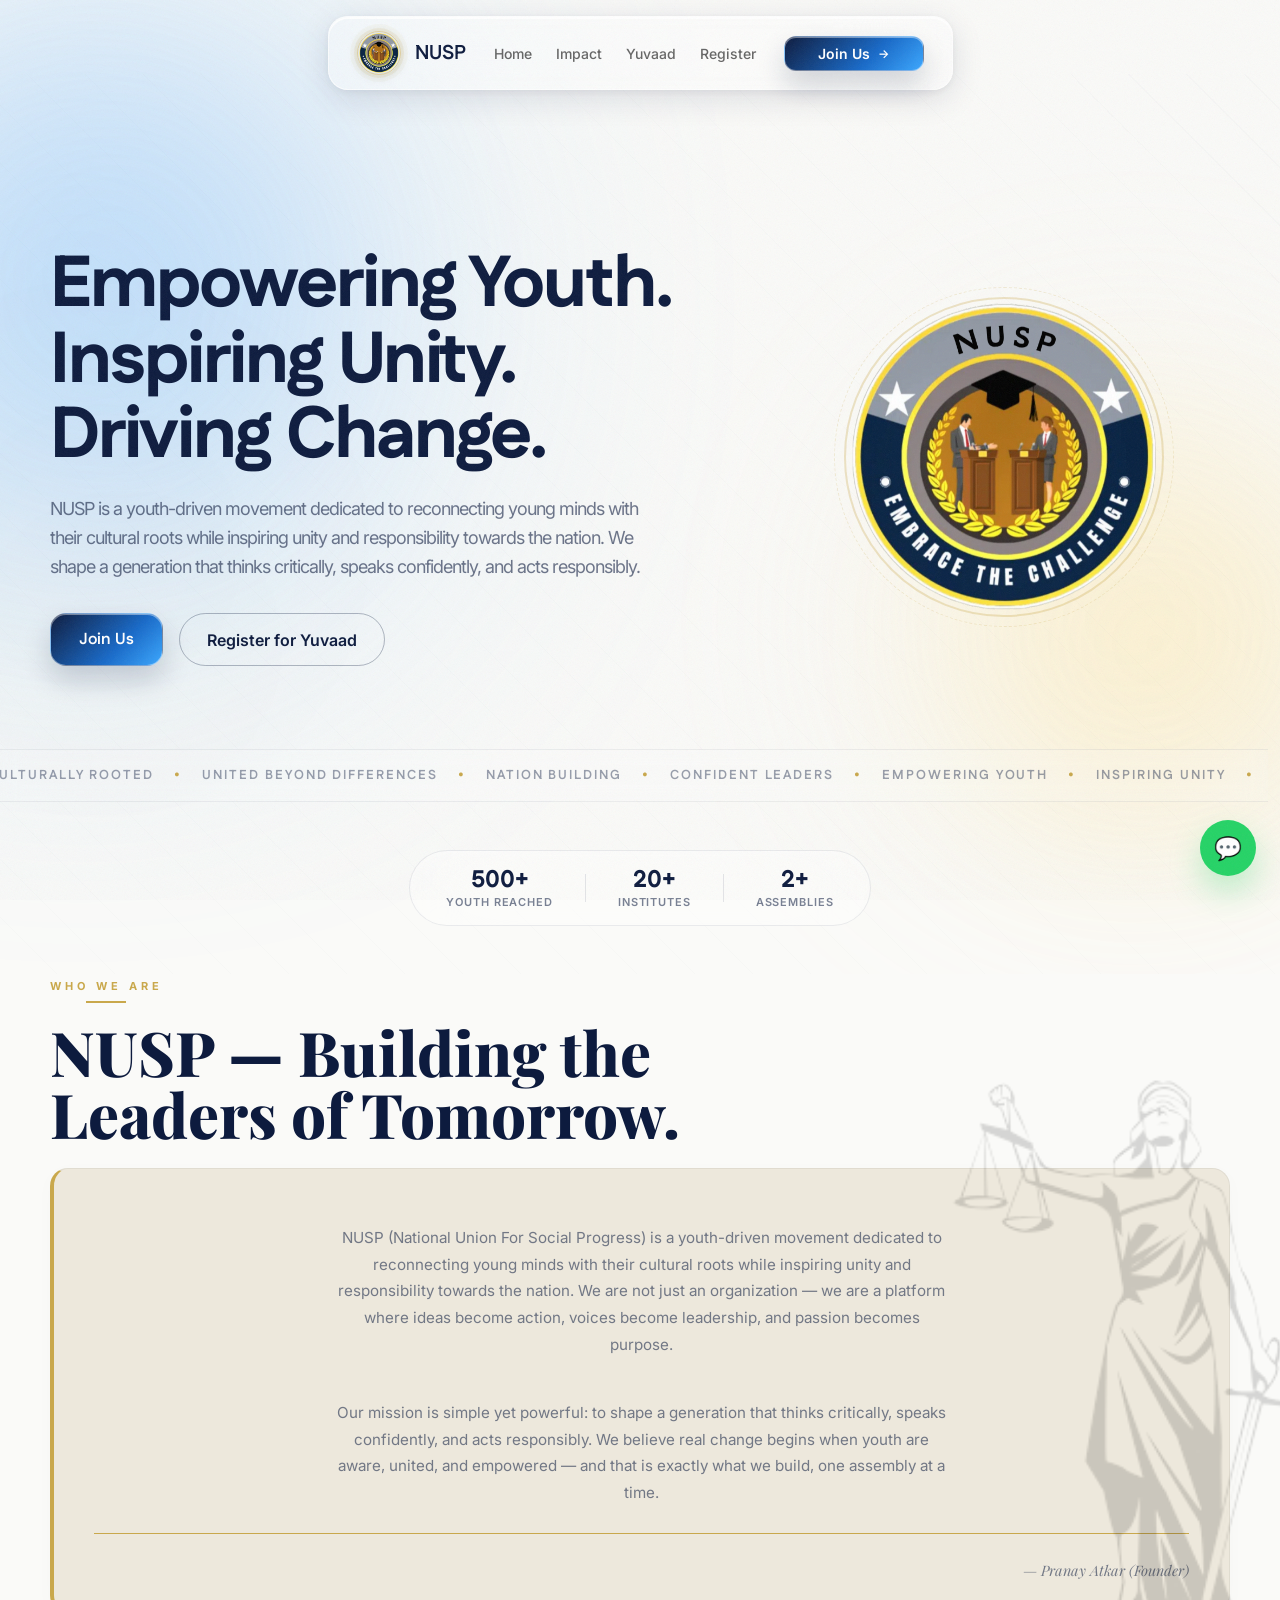
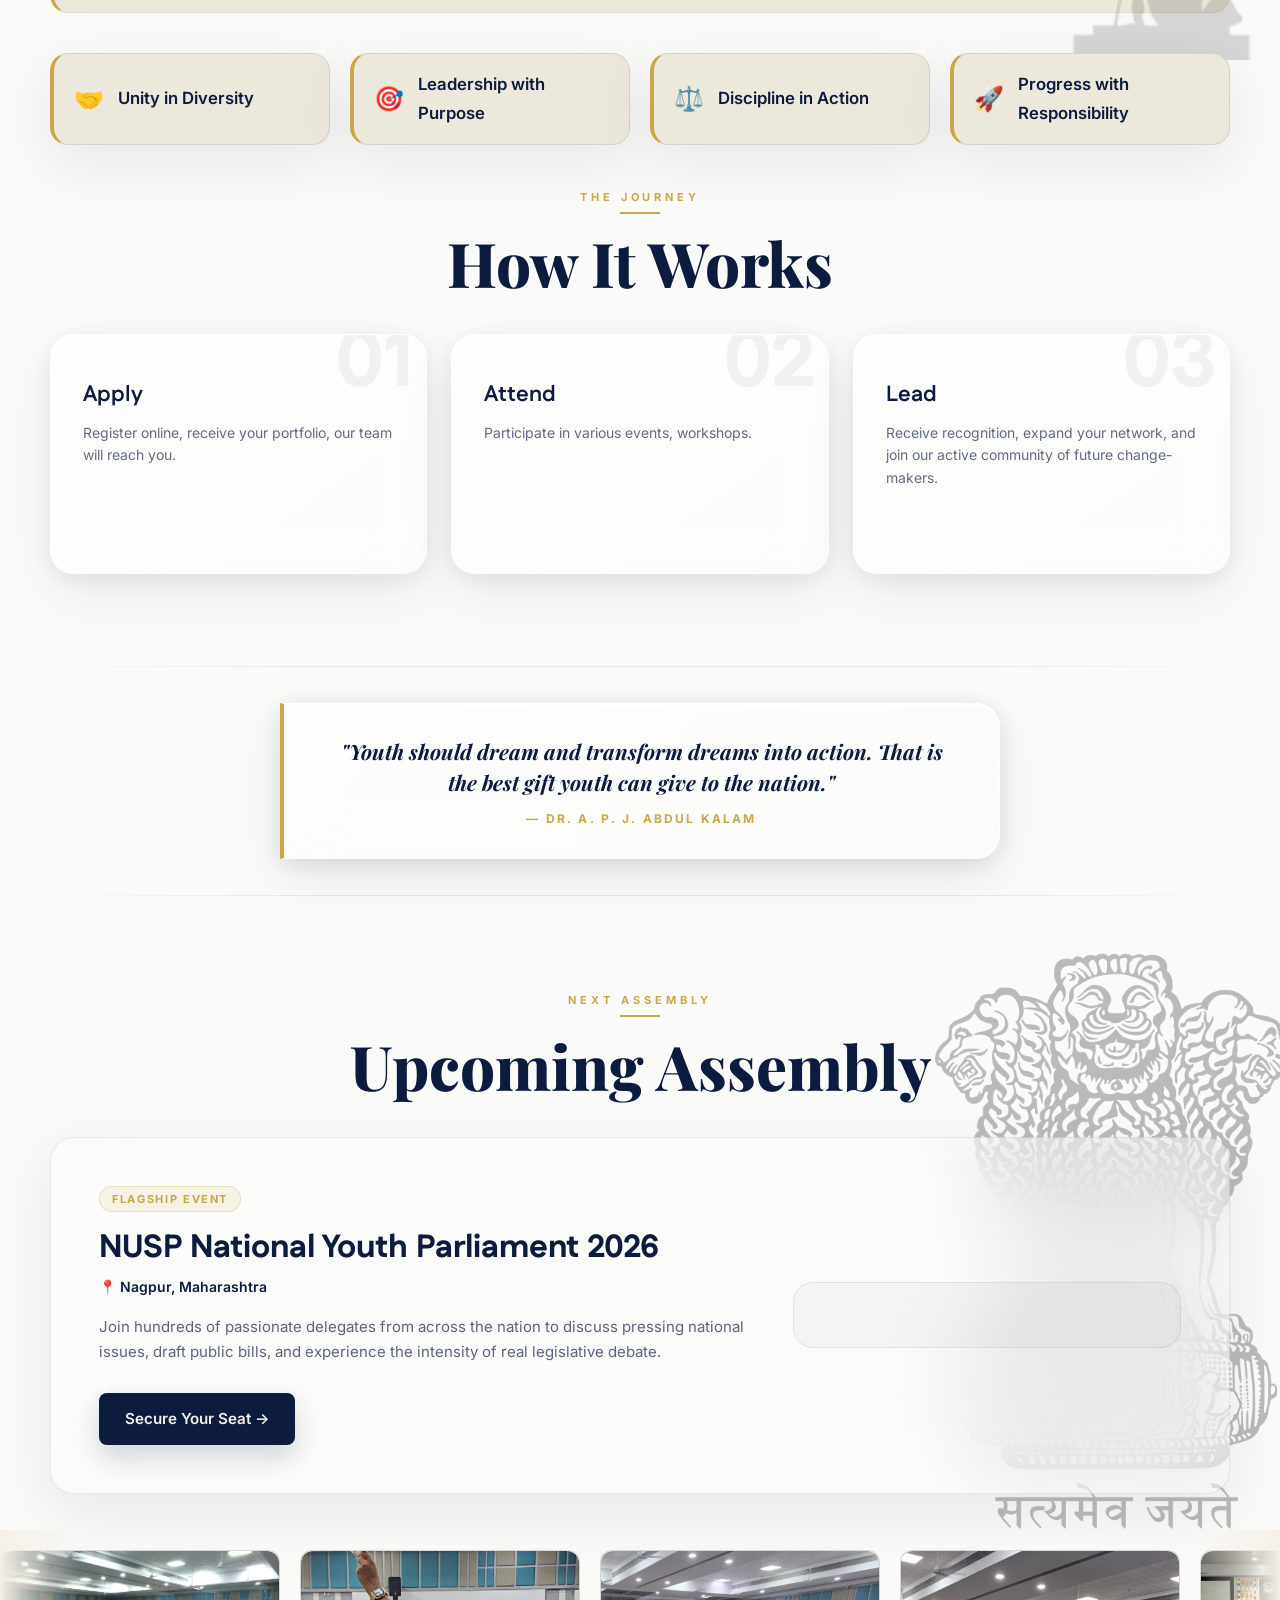
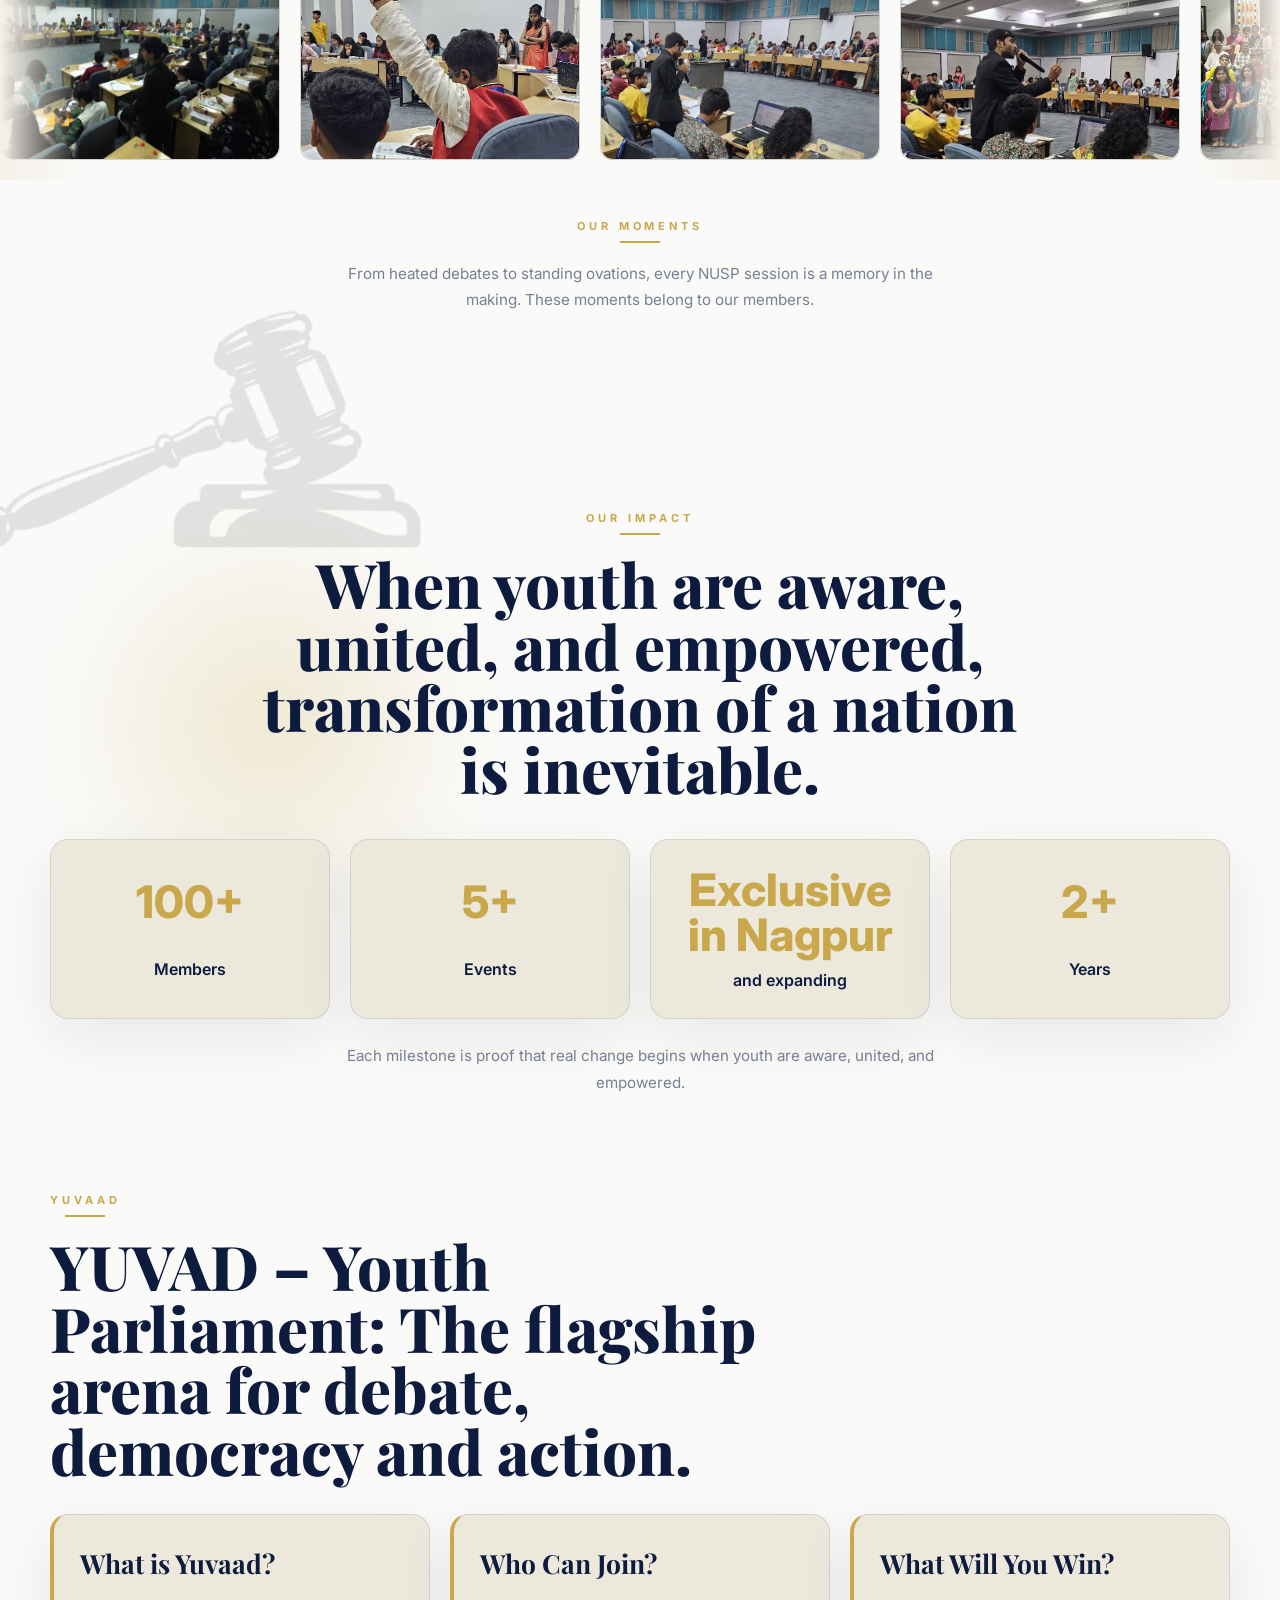
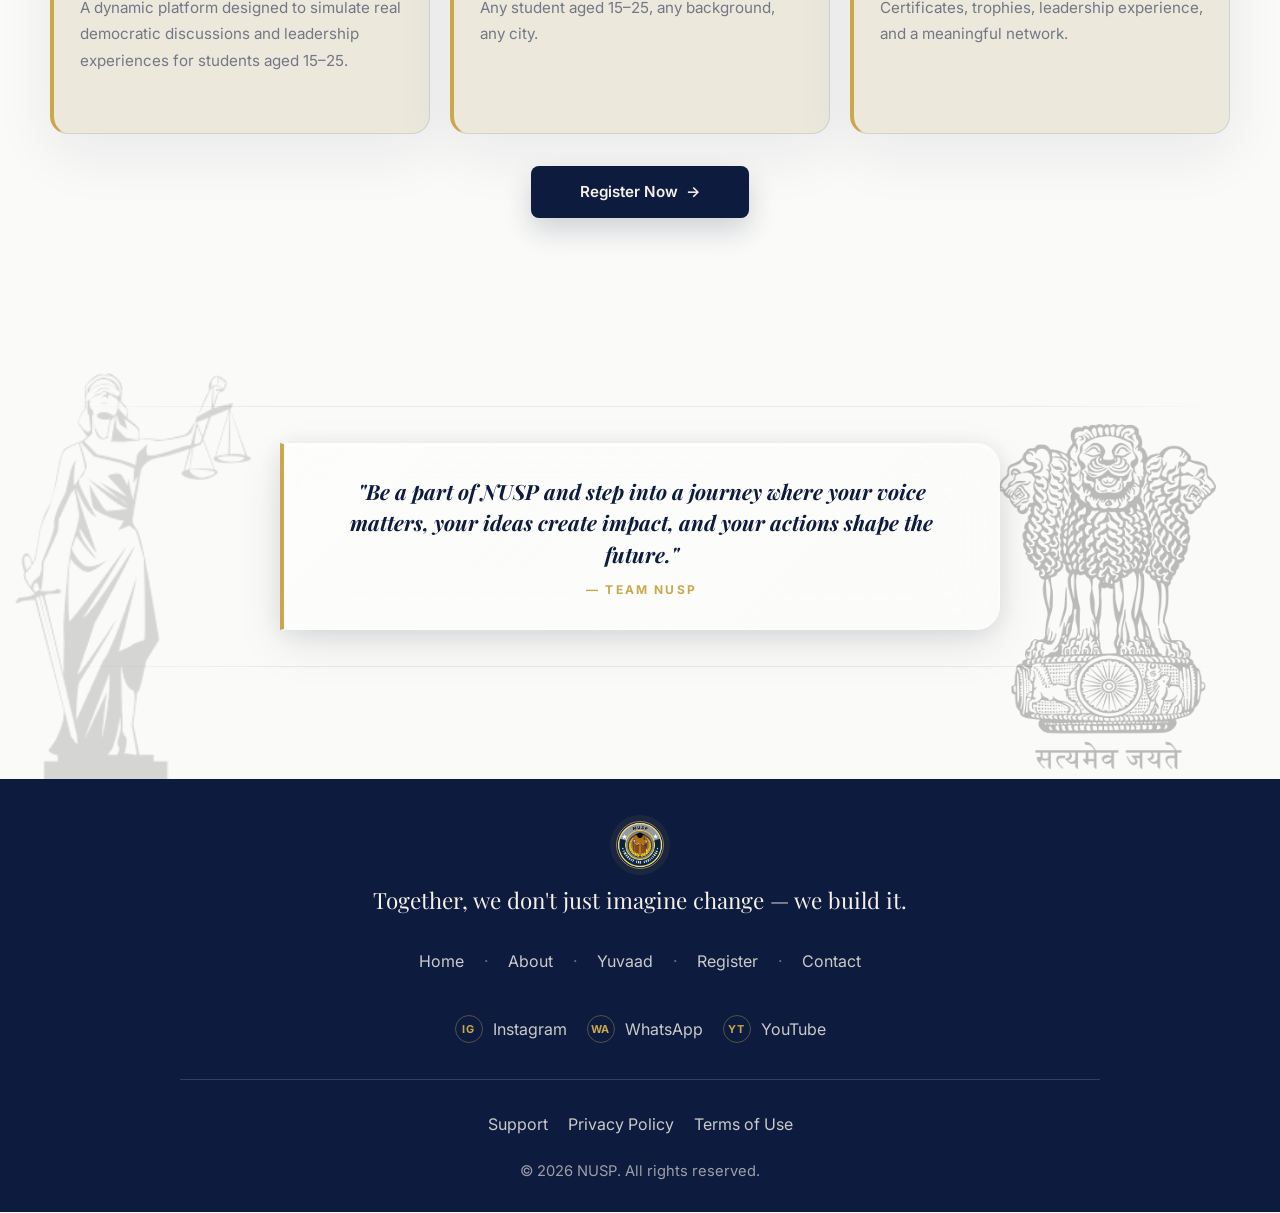
==== commit 03687c22: "recent updates" ====
--- a/index.html
+++ b/index.html
@@ -373,6 +373,8 @@
           <p class="section-copy">Our mission is simple yet powerful: to shape a generation that thinks critically,
             speaks confidently, and acts responsibly. We believe real change begins when youth are aware, united, and
             empowered — and that is exactly what we build, one assembly at a time.</p>
+          <hr class="founder-divider">
+          <p class="founder-attribution">— Pranay Atkar (Founder)</p>
         </div>
 
         <div class="info-grid about-values">
@@ -406,13 +408,13 @@
             <span class="step-number">01</span>
             <h3>Apply </h3>
             <p>Register online, receive your portfolio, our team will reach you.
-              </p>
+            </p>
           </div>
           <div class="step-card">
             <span class="step-number">02</span>
             <h3>Attend </h3>
             <p>Participate in various events, workshops.
-              </p>
+            </p>
           </div>
           <div class="step-card">
             <span class="step-number">03</span>
--- a/styles.css
+++ b/styles.css
@@ -43,8 +43,8 @@
 }
 
 body.dark-mode .navbar-container {
-  background: rgba(6,13,30,0.95) !important;
-  border-bottom: 1px solid rgba(201,168,76,0.15) !important;
+  background: rgba(6, 13, 30, 0.95) !important;
+  border-bottom: 1px solid rgba(201, 168, 76, 0.15) !important;
 }
 
 body.dark-mode section {
@@ -57,7 +57,7 @@
 body.dark-mode .yuvaad-card-item {
   background: #112347 !important;
   color: #ffffff !important;
-  border-color: rgba(201,168,76,0.2) !important;
+  border-color: rgba(201, 168, 76, 0.2) !important;
 }
 
 body.dark-mode p,
@@ -68,15 +68,15 @@
 }
 
 body.dark-mode .secondary-text {
-  color: rgba(255,255,255,0.6) !important;
+  color: rgba(255, 255, 255, 0.6) !important;
 }
 
 #back-to-top:hover {
-  background: rgba(255,255,255,0.38);
+  background: rgba(255, 255, 255, 0.38);
   color: #0D1B3E;
-  border-color: rgba(201,168,76,0.5);
+  border-color: rgba(201, 168, 76, 0.5);
   transform: translateY(-3px);
-  box-shadow: 0 12px 30px rgba(13,27,62,0.18), 0 0 24px rgba(201,168,76,0.22), inset 0 1px 0 rgba(255,255,255,0.55);
+  box-shadow: 0 12px 30px rgba(13, 27, 62, 0.18), 0 0 24px rgba(201, 168, 76, 0.22), inset 0 1px 0 rgba(255, 255, 255, 0.55);
 }
 
 img {
@@ -577,8 +577,8 @@
   transform: scaleX(-1);
 }
 
-.impact-yuvaad > .section-heading,
-.impact-yuvaad > .section-copy {
+.impact-yuvaad>.section-heading,
+.impact-yuvaad>.section-copy {
   position: relative;
   z-index: 2;
 }
@@ -3801,6 +3801,7 @@
 }
 
 @media (max-width: 760px) {
+
   .hero-lady-justice,
   .quote-lady-justice {
     display: none;
@@ -4167,6 +4168,7 @@
   .poster-stage {
     padding: 0 16px;
   }
+
   .poster-card,
   .poster-glow {
     width: calc(100% - 32px);
@@ -4249,7 +4251,8 @@
   opacity: 0;
   transform: translateY(20px);
   transition: opacity 0.6s ease-out, transform 0.6s ease-out, box-shadow 0.3s ease, border-left-color 0.3s ease;
-  border-left-color: var(--accent); /* Keep existing gold but allow transition */
+  border-left-color: var(--accent);
+  /* Keep existing gold but allow transition */
 }
 
 .value-chip.animate-in {
@@ -4258,8 +4261,10 @@
 }
 
 .value-chip:hover {
-  transform: translateY(-4px) !important; /* Force lift */
-  border-left-color: #ffd700 !important; /* Brighter gold on hover */
+  transform: translateY(-4px) !important;
+  /* Force lift */
+  border-left-color: #ffd700 !important;
+  /* Brighter gold on hover */
   box-shadow: 0 10px 25px rgba(0, 0, 0, 0.1);
 }
 
@@ -4280,3 +4285,20 @@
     right: -40px;
   }
 }
+
+/* Founder Attribution */
+.founder-divider {
+  border: none;
+  border-top: 1px solid var(--accent);
+  margin: 32px 4 16px 0;
+  width: 100%;
+}
+
+.founder-attribution {
+  text-align: right;
+  font-family: "Playfair Display", serif;
+  font-style: italic;
+  font-size: 0.9rem;
+  color: var(--muted);
+  margin: 0;
+}
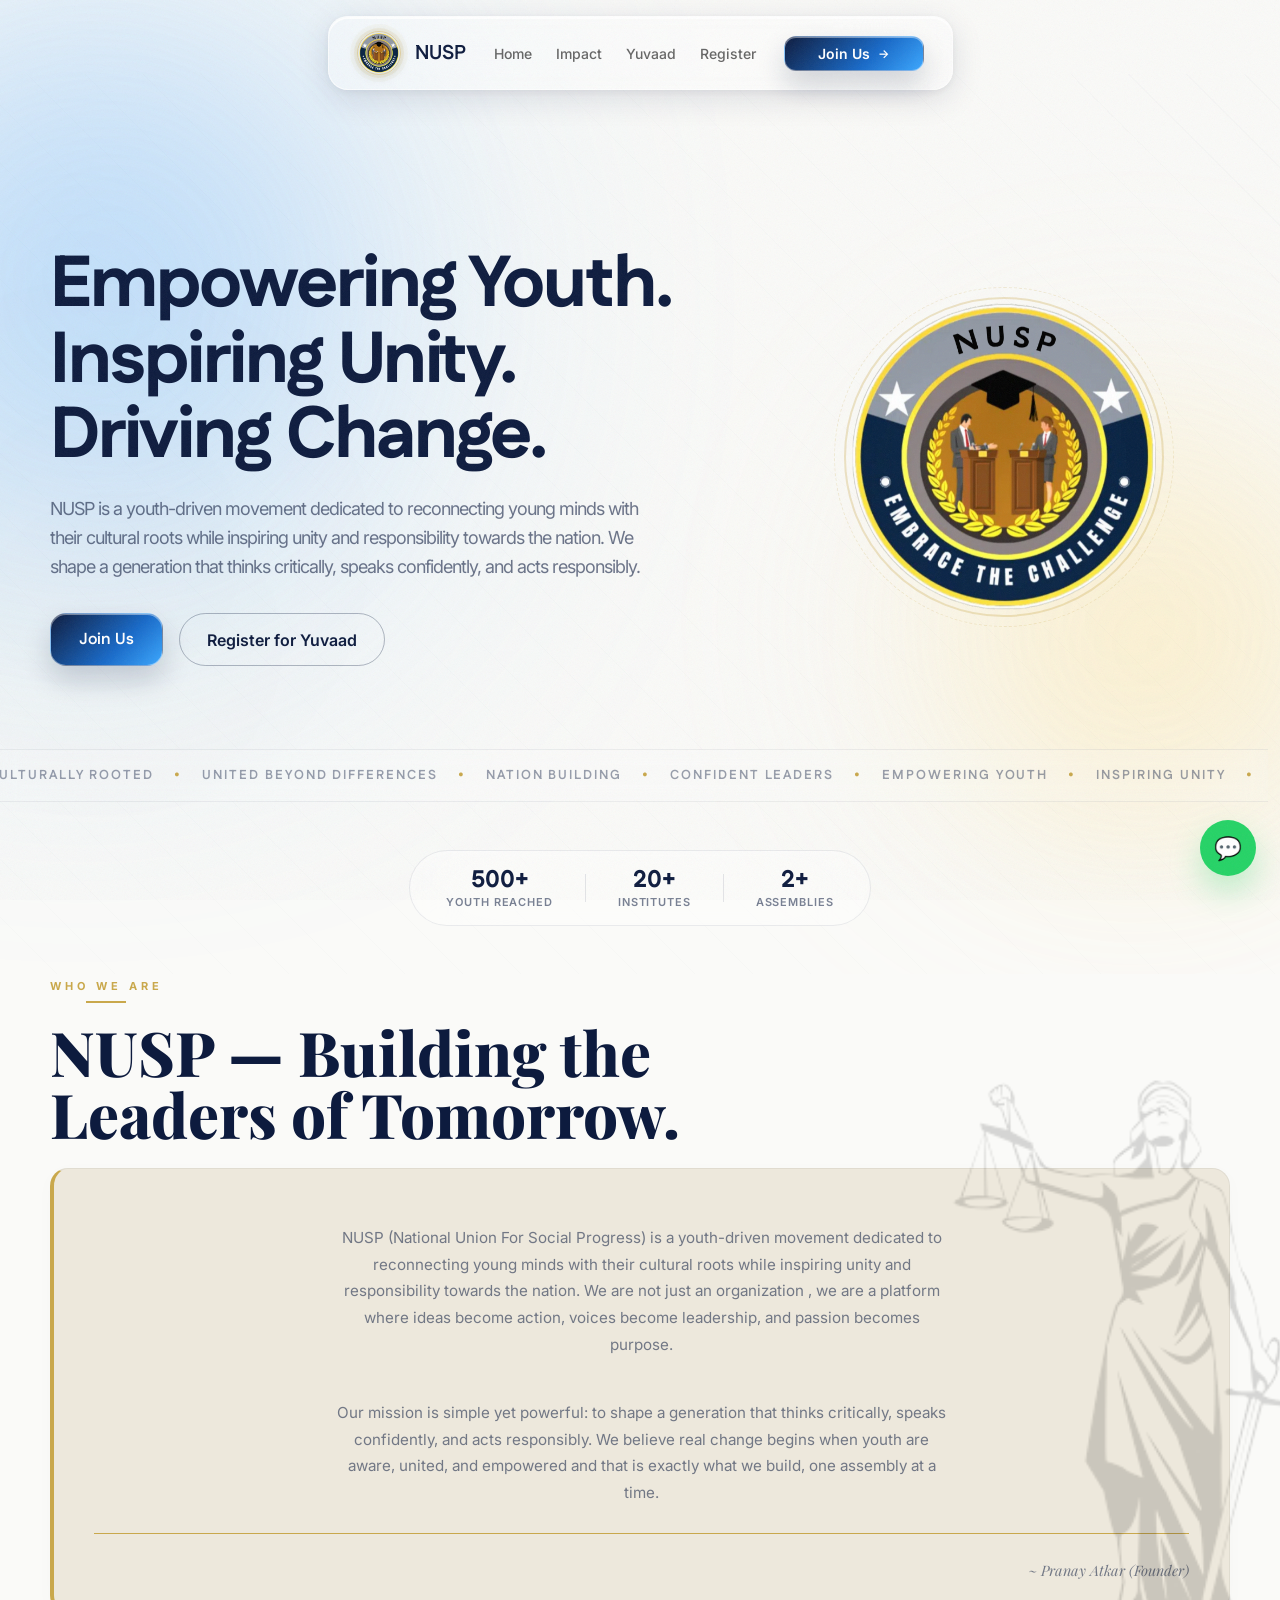
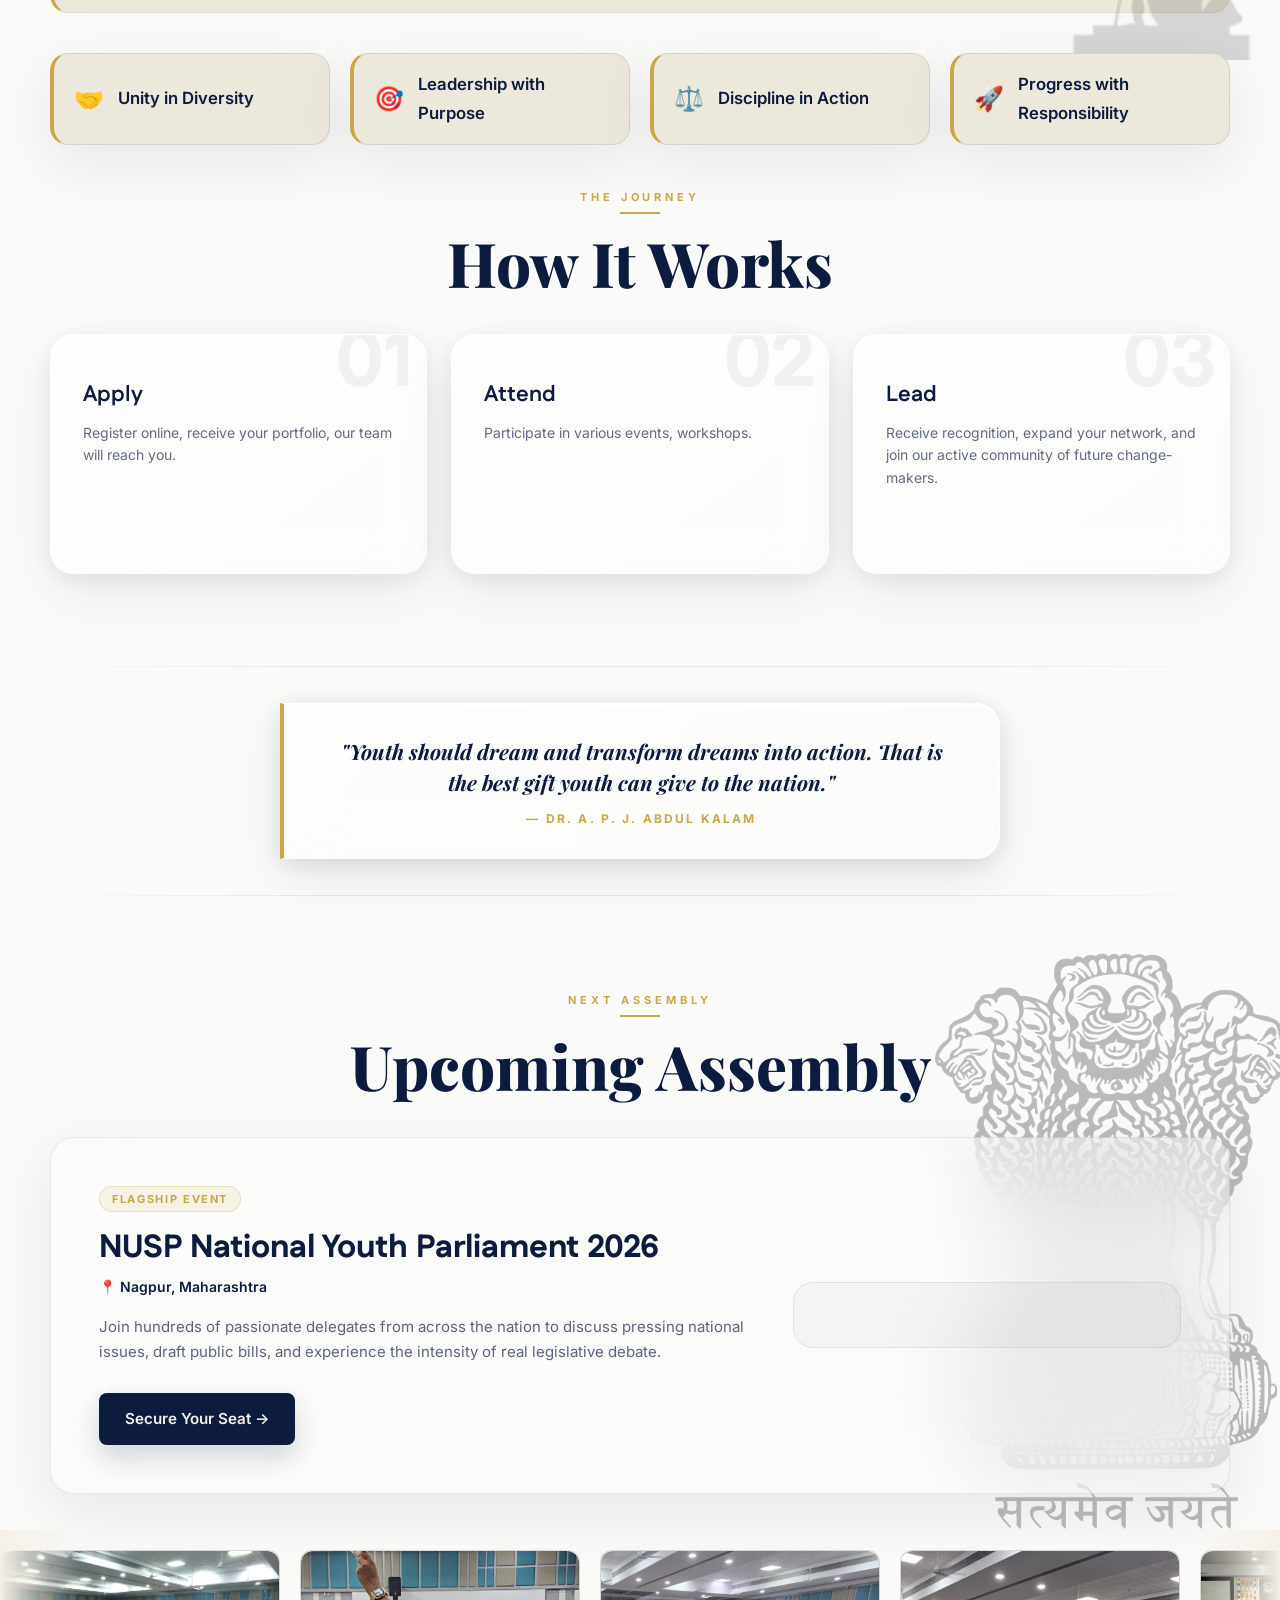
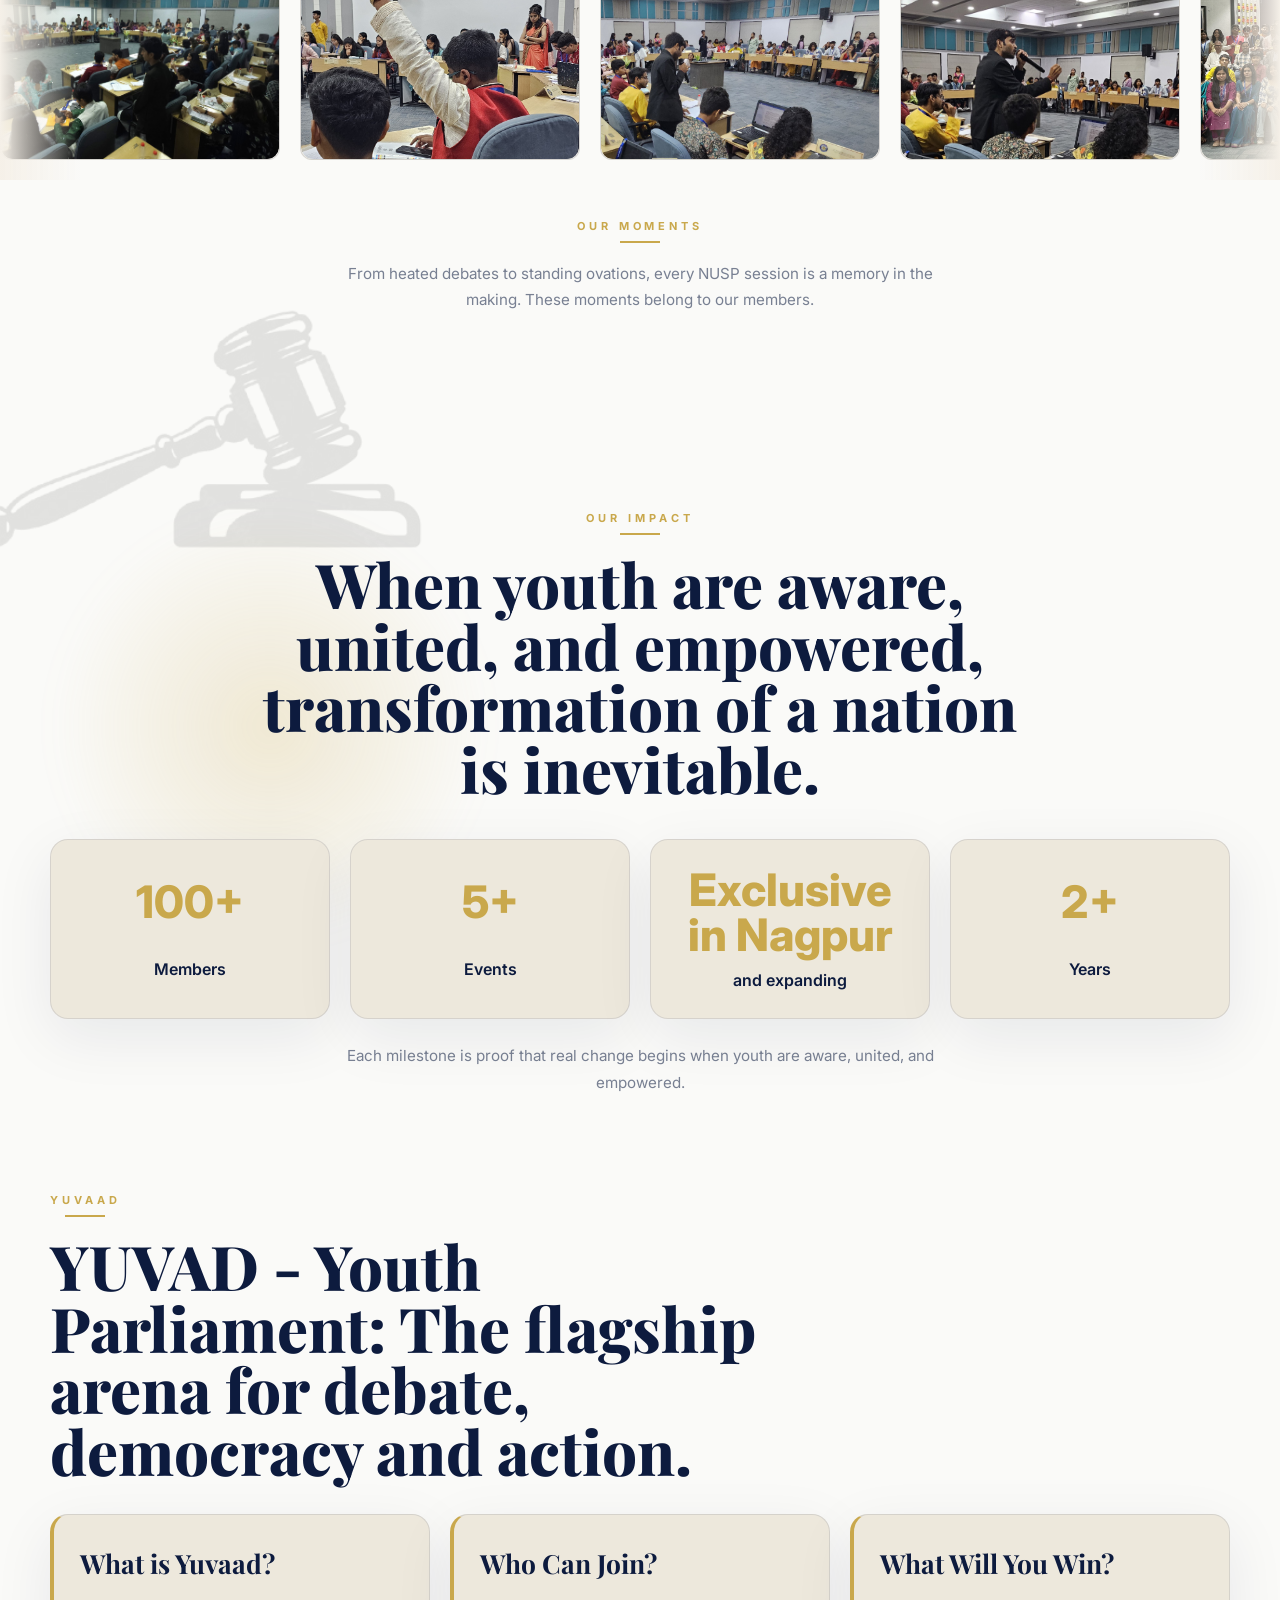
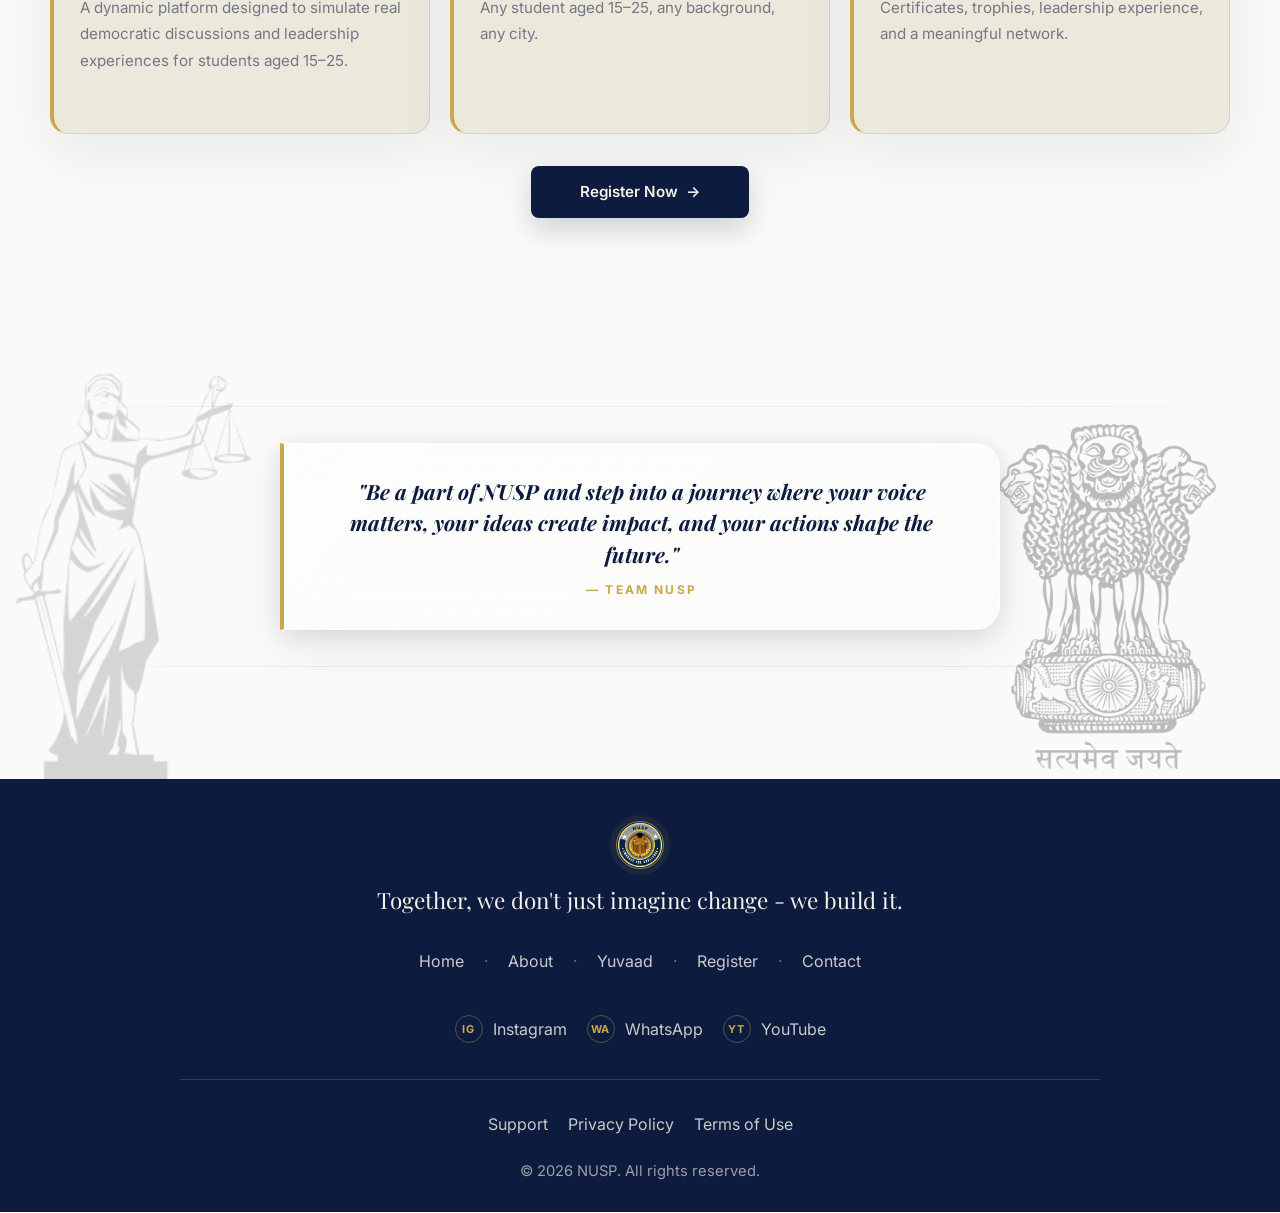
==== commit 67488288: "removed Ai dash" ====
--- a/index.html
+++ b/index.html
@@ -368,13 +368,13 @@
         <div class="about-us-content about-us-card">
           <p class="section-copy">NUSP (National Union For Social Progress) is a youth-driven movement dedicated to
             reconnecting young minds with their cultural roots while inspiring unity and responsibility towards the
-            nation. We are not just an organization — we are a platform where ideas become action, voices become
+            nation. We are not just an organization , we are a platform where ideas become action, voices become
             leadership, and passion becomes purpose.</p>
           <p class="section-copy">Our mission is simple yet powerful: to shape a generation that thinks critically,
             speaks confidently, and acts responsibly. We believe real change begins when youth are aware, united, and
-            empowered — and that is exactly what we build, one assembly at a time.</p>
+            empowered and that is exactly what we build, one assembly at a time.</p>
           <hr class="founder-divider">
-          <p class="founder-attribution">— Pranay Atkar (Founder)</p>
+          <p class="founder-attribution">~ Pranay Atkar (Founder)</p>
         </div>
 
         <div class="info-grid about-values">
@@ -483,7 +483,7 @@
             <div id="timer-state-soon" style="display:none;" class="timer-state-box">
               <div class="timer-icon">📅</div>
               <p class="timer-title">Date Reveal Soon</p>
-              <p class="timer-sub">We're finalising the date — check back soon!</p>
+              <p class="timer-sub">We're finalising the date - check back soon!</p>
             </div>
             <!-- Timer state: Live Countdown -->
             <div id="timer-state-countdown" style="display:none;">
@@ -572,7 +572,7 @@
         <div class="yuvaad-block" id="yuvaad">
           <div class="section-heading section-heading-left">
             <p class="eyebrow">YUVAAD</p>
-            <h2>YUVAD – Youth Parliament: The flagship arena for debate, democracy and action.</h2>
+            <h2>YUVAD - Youth Parliament: The flagship arena for debate, democracy and action.</h2>
           </div>
           <div class="info-grid">
             <article class="info-card">
@@ -622,7 +622,7 @@
         <span class="footer-logo">
           <img src="assets/nusp%20logo.png" alt="NUSP logo">
         </span>
-        <p>Together, we don't just imagine change — we build it.</p>
+        <p>Together, we don't just imagine change - we build it.</p>
       </div>
       <nav class="footer-links" aria-label="Footer navigation">
         <a href="#top">Home</a>
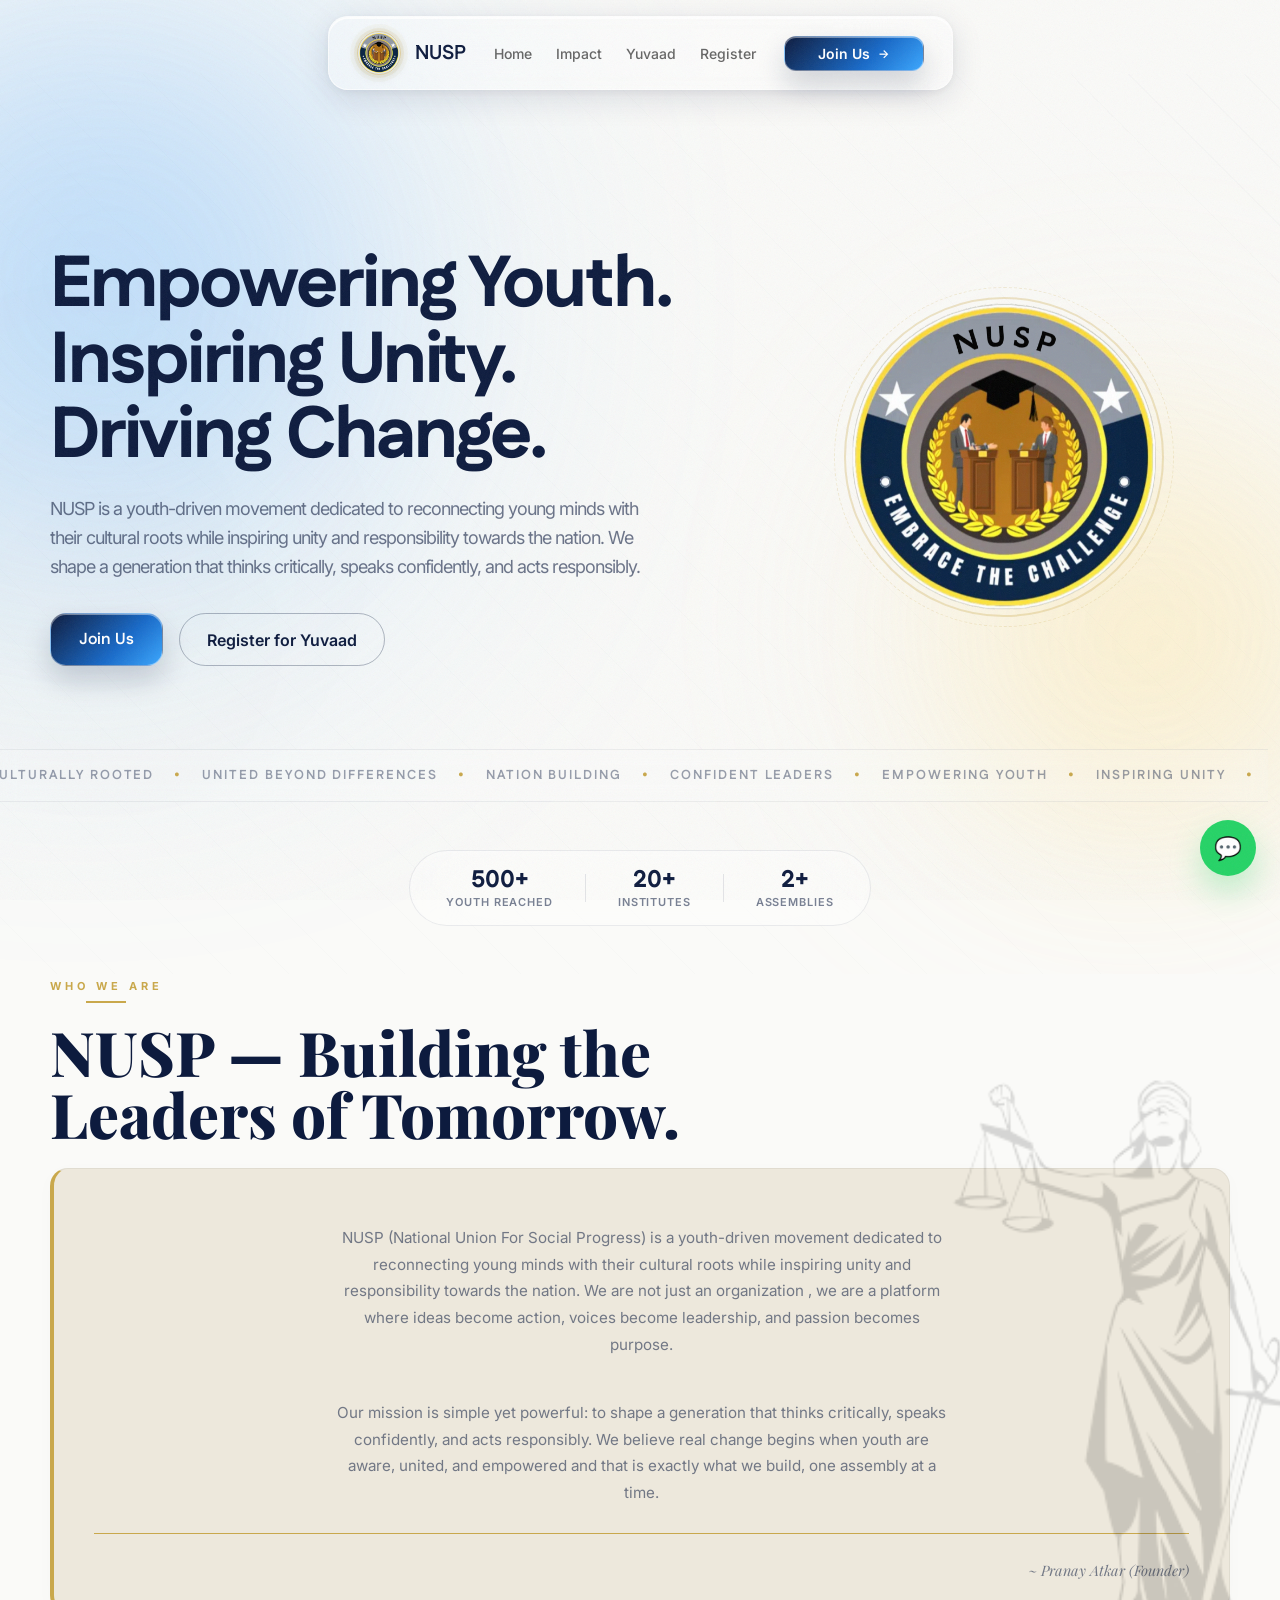
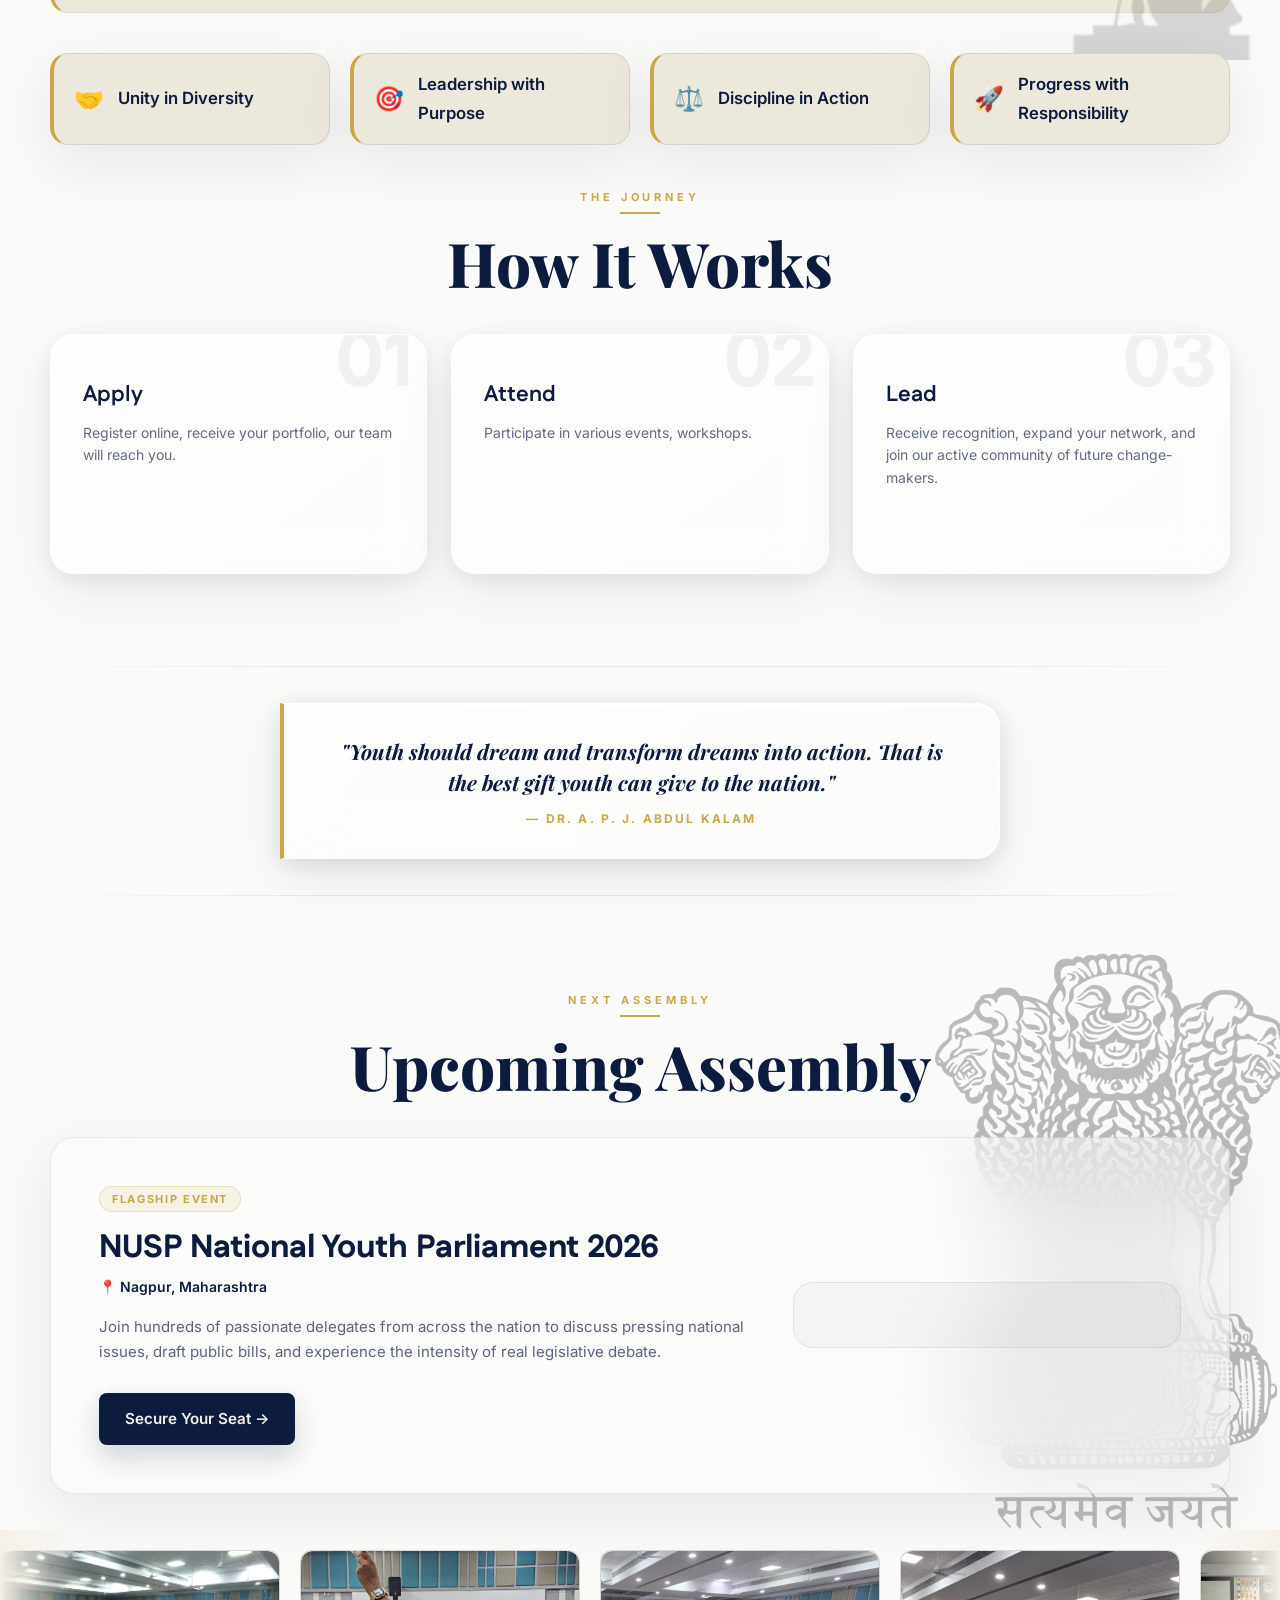
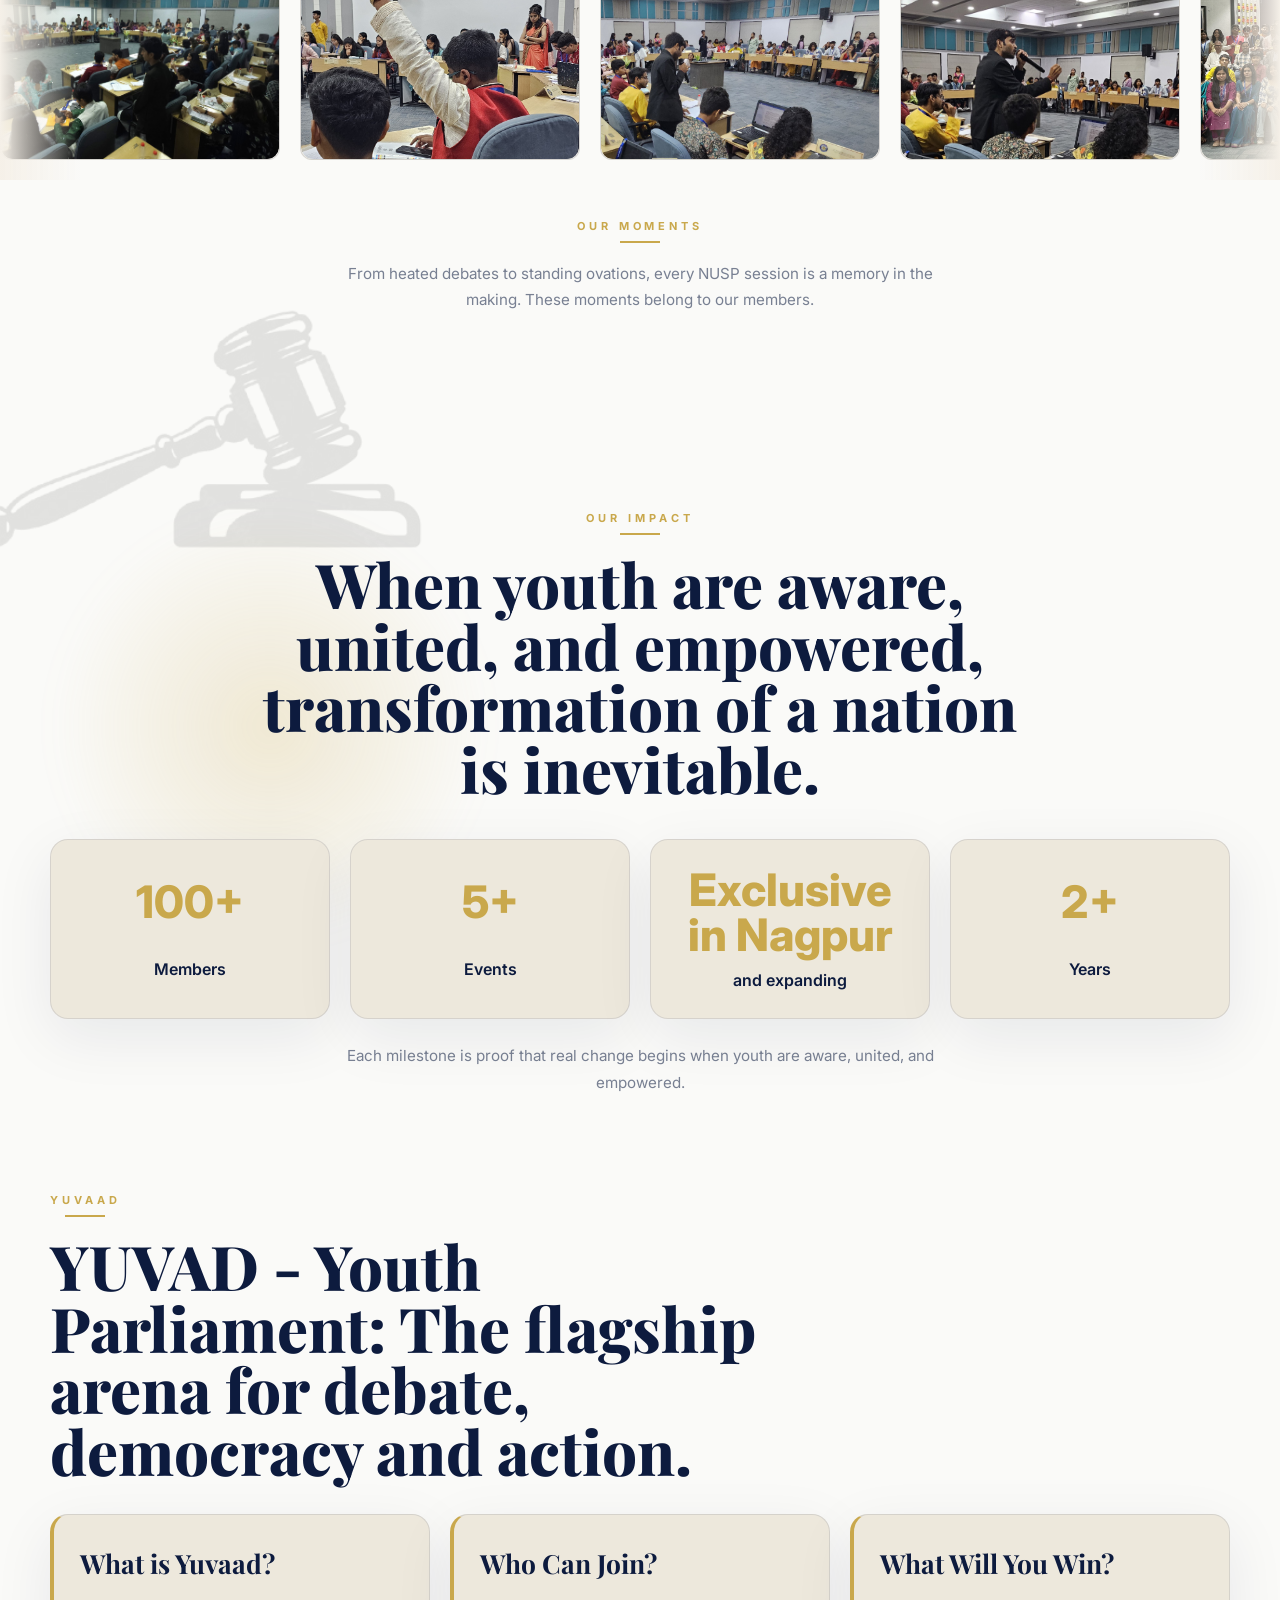
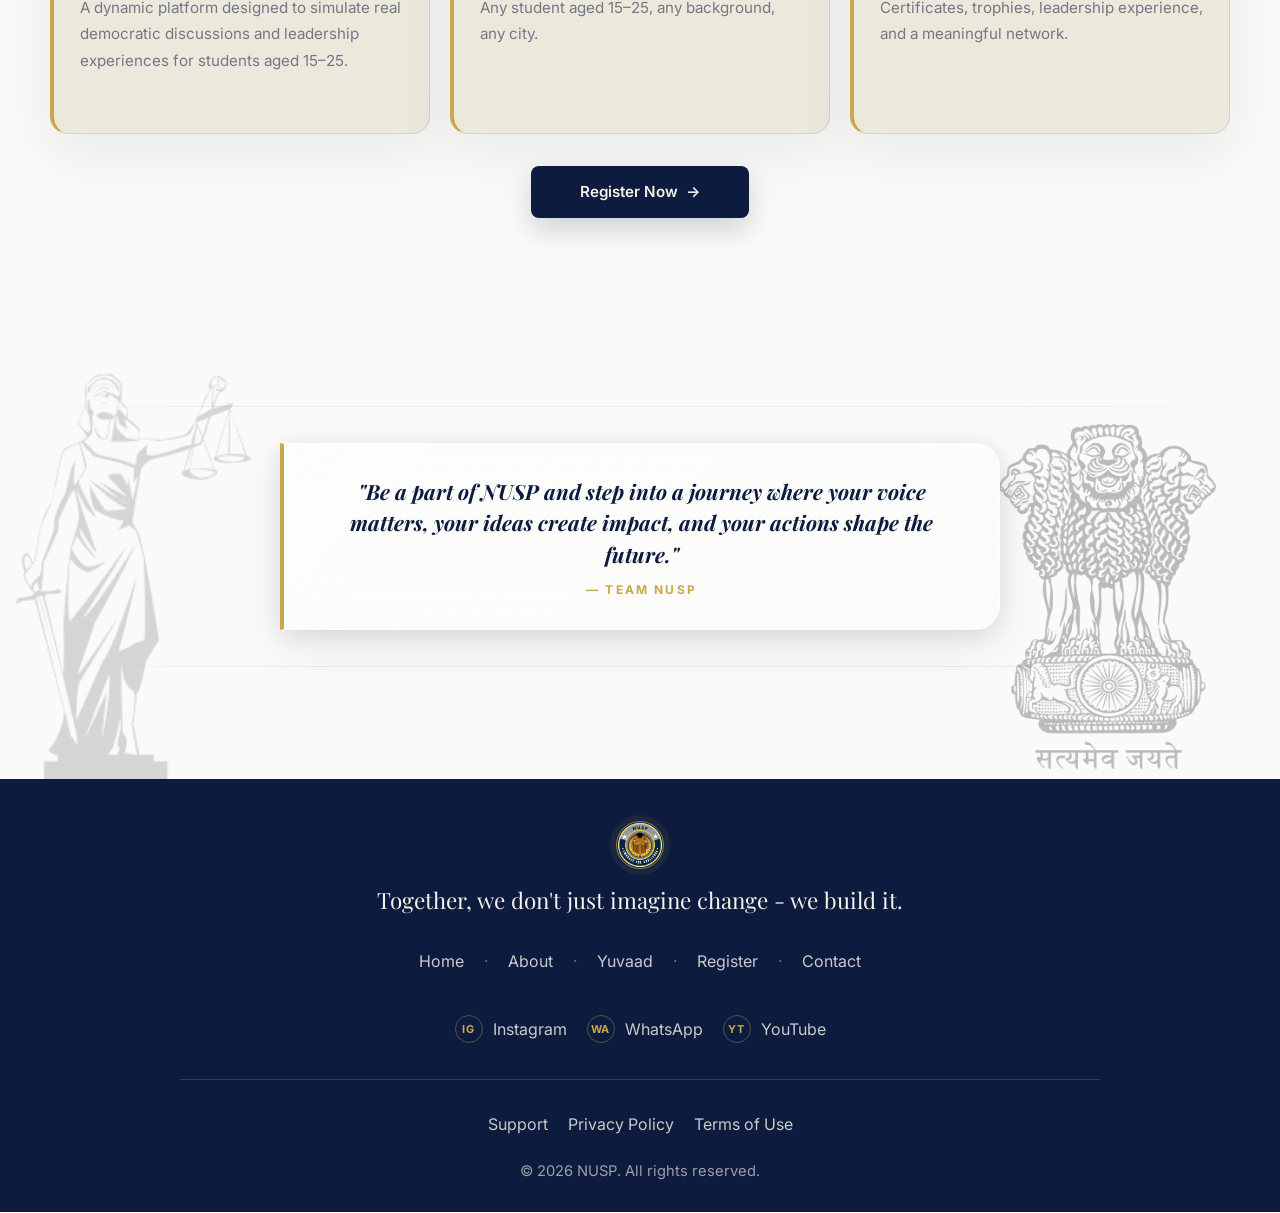
==== commit f5702af3: "recent updates" ====
--- a/index.html
+++ b/index.html
@@ -10,13 +10,13 @@
   <meta name="keywords"
     content="NUSP, NUSP, youth parliament India, yuvaad, student parliament, youth leadership India, debate competition India, civic education, Pranay Atkar, Jitender Chug">
   <meta name="robots" content="index, follow">
-  <link rel="canonical" href="https://sfnusp.org/">
+  <link rel="canonical" href="https://nusp.co.in/">
   <meta property="og:title" content="NUSP | Youth Parliament India">
   <meta property="og:description"
     content="NUSP is India's youth parliament organization building the next generation of leaders through debate, democracy and civic action. Join Yuvaad, our flagship youth parliament program.">
   <meta property="og:type" content="website">
-  <meta property="og:url" content="https://sfnusp.org/">
-  <meta property="og:image" content="https://sfnusp.org/assets/nusp%20logo.png">
+  <meta property="og:url" content="https://nusp.co.in/">
+  <meta property="og:image" content="https://nusp.co.in/assets/nusp%20logo.png">
   <meta property="og:image:alt" content="NUSP logo">
   <link rel="icon" type="image/png" href="assets/nusp%20logo.png">
   <link rel="preconnect" href="https://fonts.googleapis.com">
@@ -804,6 +804,196 @@
       });
     });
   </script>
+
+  <!-- ══ BANNER NOTIFICATION TOAST ══ -->
+  <div id="banner-toast" aria-live="polite" aria-atomic="true" role="status">
+    <!-- Pulse dot -->
+    <span style="
+      position: relative;
+      display: inline-flex;
+      width: 10px;
+      height: 10px;
+      flex-shrink: 0;
+    ">
+      <span id="banner-pulse-ring" style="
+        position: absolute;
+        inset: 0;
+        border-radius: 50%;
+        background: #38b6ff;
+        animation: bannerPulse 1.4s ease-out infinite;
+        opacity: 0.8;
+      "></span>
+      <span style="
+        position: relative;
+        width: 10px;
+        height: 10px;
+        border-radius: 50%;
+        background: #38b6ff;
+        display: inline-block;
+      "></span>
+    </span>
+    <!-- Bell icon -->
+    <span style="font-size: 17px; line-height: 1;">🔔</span>
+    <!-- Text -->
+    <a id="banner-toast-link" href="#posters-section">Click here for more updates!</a>
+    <!-- Close button -->
+    <button id="banner-toast-close" aria-label="Dismiss notification">✕</button>
+  </div>
+
+  <style>
+    /* ── Banner Toast (Light Blue Glass) ── */
+    #banner-toast {
+      position: fixed;
+      bottom: 28px;
+      left: 50%;
+      transform: translateX(-50%) translateY(140px);
+      z-index: 9999;
+      display: flex;
+      align-items: center;
+      gap: 12px;
+      background: linear-gradient(135deg,
+        rgba(186, 230, 253, 0.22) 0%,
+        rgba(147, 210, 255, 0.18) 50%,
+        rgba(186, 230, 253, 0.14) 100%);
+      backdrop-filter: blur(24px) saturate(180%);
+      -webkit-backdrop-filter: blur(24px) saturate(180%);
+      border: 1px solid rgba(186, 230, 253, 0.55);
+      border-top: 1px solid rgba(255, 255, 255, 0.65);
+      border-radius: 50px;
+      padding: 13px 20px 13px 18px;
+      box-shadow:
+        0 8px 32px rgba(56, 152, 236, 0.25),
+        0 2px 8px rgba(56, 152, 236, 0.12),
+        inset 0 1px 0 rgba(255, 255, 255, 0.5),
+        inset 0 -1px 0 rgba(147, 210, 255, 0.15);
+      cursor: pointer;
+      opacity: 0;
+      max-width: 90vw;
+      white-space: nowrap;
+      user-select: none;
+      pointer-events: none;
+      transition: transform 0.55s cubic-bezier(0.34, 1.56, 0.64, 1), opacity 0.4s ease;
+    }
+    #banner-toast.toast-visible {
+      transform: translateX(-50%) translateY(0);
+      opacity: 1;
+      pointer-events: auto;
+    }
+    #banner-toast.toast-hiding {
+      transform: translateX(-50%) translateY(140px);
+      opacity: 0;
+      pointer-events: none;
+    }
+    #banner-toast:hover {
+      background: linear-gradient(135deg,
+        rgba(186, 230, 253, 0.32) 0%,
+        rgba(147, 210, 255, 0.26) 50%,
+        rgba(186, 230, 253, 0.22) 100%);
+      box-shadow:
+        0 12px 40px rgba(56, 152, 236, 0.35),
+        0 4px 12px rgba(56, 152, 236, 0.18),
+        inset 0 1px 0 rgba(255, 255, 255, 0.6),
+        inset 0 -1px 0 rgba(147, 210, 255, 0.2);
+    }
+    #banner-toast-link {
+      font-family: 'Inter', sans-serif;
+      font-size: 14px;
+      font-weight: 600;
+      color: #0c2d5e;
+      text-decoration: none;
+      letter-spacing: 0.01em;
+      text-shadow: 0 1px 2px rgba(255,255,255,0.4);
+    }
+    #banner-toast-close {
+      background: rgba(147, 210, 255, 0.25);
+      border: 1px solid rgba(186, 230, 253, 0.5);
+      border-radius: 50%;
+      width: 24px;
+      height: 24px;
+      flex-shrink: 0;
+      color: rgba(12, 45, 94, 0.75);
+      font-size: 12px;
+      cursor: pointer;
+      display: flex;
+      align-items: center;
+      justify-content: center;
+      padding: 0;
+      line-height: 1;
+      transition: background 0.2s, color 0.2s, border-color 0.2s;
+    }
+    #banner-toast-close:hover {
+      background: rgba(56, 152, 236, 0.35) !important;
+      color: #0c2d5e !important;
+      border-color: rgba(56, 152, 236, 0.6) !important;
+    }
+    @keyframes bannerPulse {
+      0%   { transform: scale(1);   opacity: 0.8; }
+      70%  { transform: scale(2.8); opacity: 0; }
+      100% { transform: scale(1);   opacity: 0; }
+    }
+  </style>
+
+  <script>
+    (function () {
+      var toast = document.getElementById('banner-toast');
+      var closeBtn = document.getElementById('banner-toast-close');
+      var toastLink = document.getElementById('banner-toast-link');
+      var toastTimer = null;
+      var shown = false;
+
+      function showToast() {
+        if (shown) return;
+        // Only show if posters section is visible (has content)
+        var postersSection = document.getElementById('posters-section');
+        var hasPosters = postersSection && postersSection.style.display !== 'none';
+        // Show regardless — admin may add posters later;
+        // but we'll show after 4 seconds always on page load
+        shown = true;
+        toast.classList.add('toast-visible');
+        // Auto-dismiss after 6 seconds
+        toastTimer = setTimeout(dismissToast, 6000);
+      }
+
+      function dismissToast() {
+        clearTimeout(toastTimer);
+        toast.classList.remove('toast-visible');
+        toast.classList.add('toast-hiding');
+        setTimeout(function () {
+          toast.style.display = 'none';
+        }, 500);
+      }
+
+      // Show after 4 seconds
+      setTimeout(showToast, 4000);
+
+      // Dismiss on close button
+      closeBtn.addEventListener('click', function (e) {
+        e.stopPropagation();
+        dismissToast();
+      });
+
+      // Scroll to posters section on link click
+      toastLink.addEventListener('click', function (e) {
+        e.preventDefault();
+        dismissToast();
+        var target = document.getElementById('posters-section');
+        if (target) {
+          target.scrollIntoView({ behavior: 'smooth', block: 'start' });
+        }
+      });
+
+      // Clicking anywhere on toast also scrolls
+      toast.addEventListener('click', function (e) {
+        if (e.target === closeBtn || closeBtn.contains(e.target)) return;
+        dismissToast();
+        var target = document.getElementById('posters-section');
+        if (target) {
+          target.scrollIntoView({ behavior: 'smooth', block: 'start' });
+        }
+      });
+    })();
+  </script>
+
 </body>
 
 </html>
--- a/styles.css
+++ b/styles.css
@@ -3365,6 +3365,13 @@
   opacity: 0.25;
 }
 
+/* ── Responsive: hide edge watermarks on mobile so they don't overlap the quote card ── */
+@media (max-width: 768px) {
+  .footer-edge-watermark {
+    display: none;
+  }
+}
+
 /* ==========================================================================
    Section-level Corner Watermark System (to fill empty whitespace)
    ========================================================================== */
